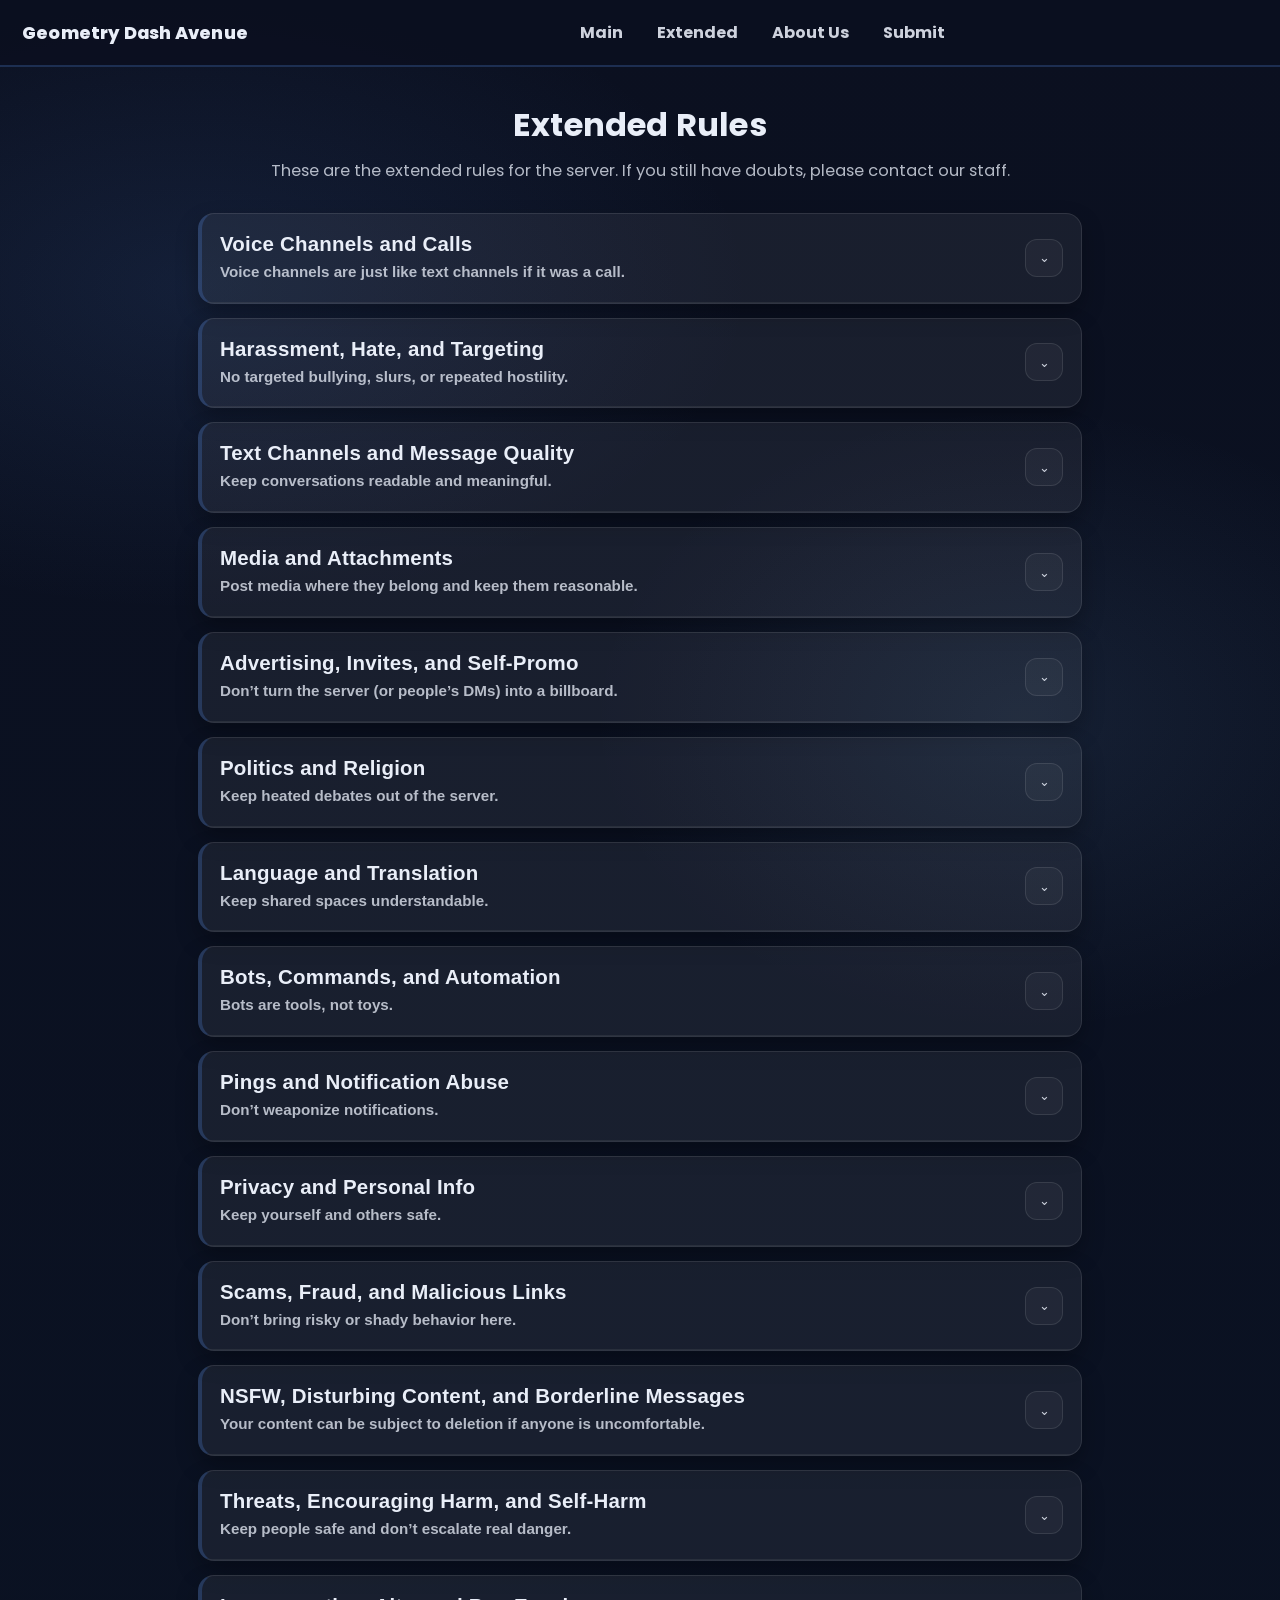
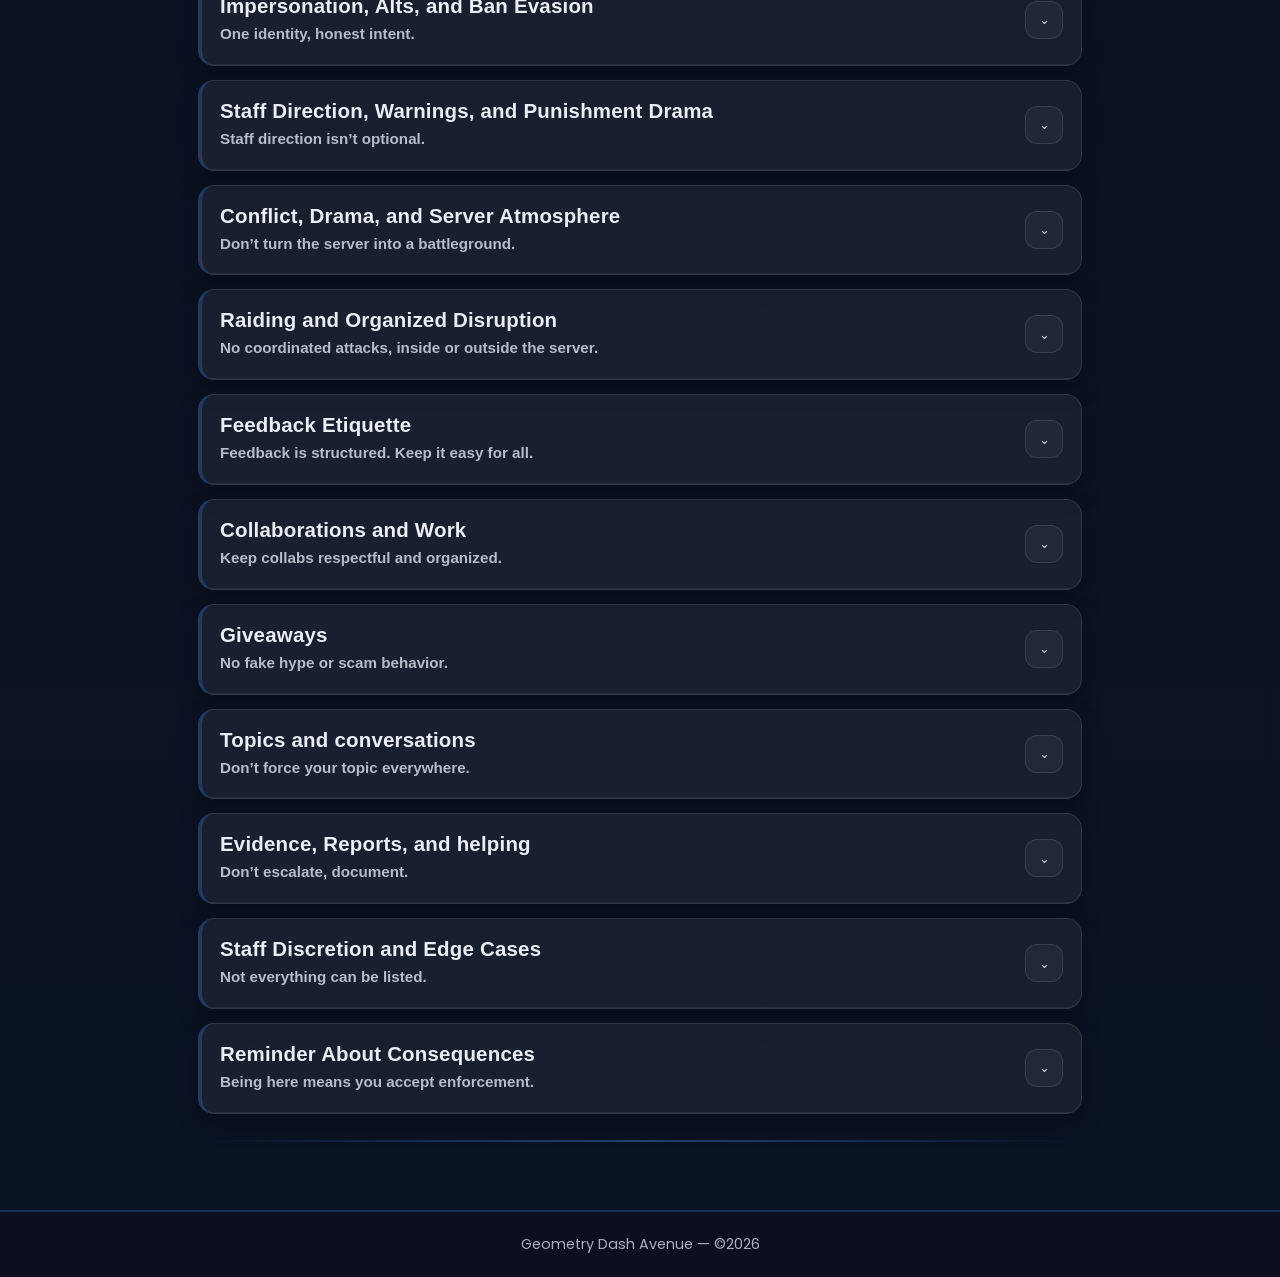
==== index.html @ b72b8932 "Rename WIP.html to index.html" ====
<!DOCTYPE html>
<html lang="en">
<head>
  <meta charset="UTF-8" />
  <meta name="viewport" content="width=device-width, initial-scale=1.0" />
  <meta name="description" content="Extended Server Rules — Geometry Dash Avenue" />
  <meta name="theme-color" content="#4a79c6" />
  <link rel="icon" href="favicon.ico" />
  <title>Geometry Dash Avenue</title>

  <style>
    @import url("https://fonts.googleapis.com/css2?family=Poppins:wght@400;600;700&display=swap");

    :root{
      --font: "Poppins", sans-serif;

      --bg-top: #0b1020;
      --bg-bottom: #0a1324;
      --paper: rgba(255,255,255,0.06);
      --paper-2: rgba(255,255,255,0.08);

      --text: #e9eef8;
      --muted: rgba(233,238,248,0.76);

      --accent: #4a79c6;
      --accent-soft: rgba(74,121,198,0.20);
      --border: rgba(74,121,198,0.30);

      --radius: 16px;
      --maxw: 920px;

      --shadow: 0 10px 22px rgba(0,0,0,0.28);
    }

    *{ box-sizing: border-box; }

    body{
      margin: 0;
      font-family: var(--font);
      color: var(--text);
      background:
        radial-gradient(900px 520px at 15% 10%, rgba(74,121,198,0.14), transparent 62%),
        radial-gradient(720px 520px at 80% 25%, rgba(120,170,220,0.10), transparent 60%),
        linear-gradient(180deg, var(--bg-top), var(--bg-bottom));
      min-height: 100vh;
      display: flex;
      flex-direction: column;
      overflow-x: hidden;
    }

    header{
      position: sticky;
      top: 0;
      z-index: 1000;

      display: flex;
      align-items: center;
      justify-content: space-between;
      gap: 18px;

      padding: 14px 22px;
      background: rgba(11,16,32,0.92);
      border-bottom: 2px solid var(--border);
    }

    .logo{
      font-weight: 800;
      font-size: 1.1rem;
      letter-spacing: 0.2px;
      color: var(--text);
      white-space: nowrap;
    }

    nav{
      display:flex;
      gap: 18px;
      align-items:center;
      justify-content:center;
      flex: 1;
      flex-wrap: wrap;
    }

    nav a{
      color: rgba(233,238,248,0.88);
      text-decoration: none;
      font-weight: 650;
      padding: 6px 8px;
      border-radius: 10px;
      transition: background 0.18s ease, color 0.18s ease;
    }

    nav a:hover{
      background: rgba(255,255,255,0.05);
      color: var(--text);
    }

    main{
      width: 100%;
      max-width: var(--maxw);
      margin: 34px auto 62px;
      padding: 0 18px;
      flex: 1;
    }

    h1{
      margin: 0 0 8px;
      text-align: center;
      font-size: 2rem;
      letter-spacing: 0.2px;
      color: var(--text);
    }

    p.intro{
      margin: 0 auto 28px;
      max-width: 780px;
      text-align: center;
      color: var(--muted);
      line-height: 1.7;
      font-size: 1.02rem;
    }

    .rules{
      display: flex;
      flex-direction: column;
      gap: 14px;
    }

    .rule{
      background: var(--paper);
      border: 1px solid rgba(255,255,255,0.10);
      border-left: 4px solid var(--border);
      border-radius: var(--radius);
      box-shadow: var(--shadow);
      overflow: hidden;
    }

    .rule__toggle{
      width: 100%;
      display: flex;
      align-items: center;
      justify-content: space-between;
      gap: 14px;

      padding: 18px 18px;
      border: 0;
      background: transparent;
      color: var(--text);
      cursor: pointer;
      text-align: left;
    }

    .rule__title{
      font-size: 1.28rem;
      font-weight: 800;
      letter-spacing: 0.2px;
      margin: 0;
    }

    .rule__hint{
      margin: 5px 0 0;
      color: var(--muted);
      font-weight: 600;
      font-size: 0.95rem;
      line-height: 1.5;
    }

    .rule__chev{
      flex: 0 0 auto;
      width: 38px;
      height: 38px;
      border-radius: 12px;
      border: 1px solid rgba(255,255,255,0.10);
      display: grid;
      place-items: center;
      color: rgba(233,238,248,0.86);
      background: rgba(255,255,255,0.04);
      transition: transform 0.2s ease, background 0.2s ease, border-color 0.2s ease;
      user-select: none;
    }

    .rule.open .rule__chev{
      transform: rotate(180deg);
      background: rgba(74,121,198,0.10);
      border-color: rgba(74,121,198,0.25);
    }

    .rule__panel{
      height: 0;
      overflow: hidden;
      transition: height 0.24s ease;
      border-top: 1px solid rgba(255,255,255,0.08);
      background: rgba(0,0,0,0.08);
    }

    .rule__content{
      padding: 16px 18px 18px;
      color: rgba(233,238,248,0.92);
      font-size: 1rem;
      line-height: 1.75;
    }

    /* Markdown-like blocks */
    .md-quote{
      margin: 12px 0;
      padding: 10px 12px;
      border-left: 4px solid var(--accent);
      background: rgba(74,121,198,0.10);
      border-radius: 12px;
      color: rgba(233,238,248,0.92);
      white-space: pre-wrap;
    }

    .md-dash{
      list-style: none;
      padding-left: 0;
      margin: 12px 0;
      line-height: 1.75;
    }
    .md-dash li{
      position: relative;
      padding-left: 18px;
      margin: 8px 0;
      color: rgba(233,238,248,0.92);
    }
    .md-dash li::before{
      content: "—";
      position: absolute;
      left: 0;
      color: rgba(233,238,248,0.88);
    }

    .md-label{
      margin: 14px 0 6px;
      font-weight: 800;
      color: rgba(233,238,248,0.92);
    }

    a.inline{
      color: rgba(160,200,255,0.95);
      text-decoration: none;
      font-weight: 700;
    }
    a.inline:hover{ text-decoration: underline; }

    .divider{
      width: 100%;
      height: 2px;
      background: linear-gradient(90deg, transparent, rgba(74,121,198,0.55), transparent);
      margin: 26px 0 6px;
      opacity: 0.85;
    }

    footer{
      text-align:center;
      padding: 22px 0;
      color: rgba(233,238,248,0.72);
      font-size: 0.9rem;
      background: rgba(11,16,32,0.92);
      border-top: 2px solid var(--border);
    }

    @media (max-width: 600px){
      header{
        flex-direction: column;
        align-items: stretch;
        gap: 10px;
        padding: 12px 14px;
      }
      nav{ justify-content: center; }
      .rule__toggle{ padding: 16px 14px; }
      .rule__content{ padding: 14px 14px 16px; }
    }
  </style>
</head>

<body>
  <header>
    <div class="logo">Geometry Dash Avenue</div>
    <nav>
      <a href="index.html">Main</a>
      <a href="extended.html">Extended</a>
      <a href="about.html">About Us</a>
      <a href="submit.html">Submit</a>
      <!-- Later: translation links -->
    </nav>
  </header>

  <main>
    <h1>Extended Rules</h1>
    <p class="intro">
      These are the extended rules for the server. If you still have doubts, please contact our staff.
    </p>

    <div class="rules" id="rules"></div>
    <div class="divider"></div>
  </main>

  <footer>Geometry Dash Avenue — ©2026</footer>

  <!-- =========================================================
       SECTION 2 — RULES TEXT
       ========================================================= -->
  <script id="rulesText" type="text/plain">
=== Voice Channels and Calls (VC) ===
~ Voice channels are just like text channels if it was a call.

> Keep it usable
You aren't allowed to use loud noises, soundboards, voice distortion, mic spam, or any type of audio that disrupts the ability to speak or listen to others.

> Speak like a normal person
Keep your mic level reasonable. If your mic is peaking, blasting music, or you have constant background noise, you must fix it by using some of Discord's features (push-to-talk, noise suppression, move away, lower gain) or simply mute yourself or leave the VC.

What counts as disruptive in VC:
- Spam-like behavior with your audio (e.g. constant interruption of others) or text spam in the voice chat.
- “Ragebaiting” or “jokes” if somebody is uncomfortable with it.
- Soundboard spam or making noises without contributing to conversation.
- Yelling, mic screaming, audio jump-scares, or sudden loud playback.
- Playing music/video through your mic unless everyone in the call agrees.
- Joining/leaving repeatedly to create notification spam.

> Streams and screen share
If you’re streaming/screen sharing, you are responsible for what appears on screen and what’s heard.
- Don’t show inappropriate content, personal information, or “edgy” clips.
- Don’t “accidentally” flash things and brush it off. If it happens, stop immediately.
- Don’t use stream to humiliate, expose, or target someone.

> Recording calls
If you’re recording a call with audio/cameras on, every participant must consent first.
This can be bypassed ONLY if the recording is strictly for proof to report someone. In that case, keep it private and only send it to staff or Avenue Guard. Do not post recordings publicly.

If anyone is being annoying or breaking rules, ping staff or DM Avenue Guard with evidence (recordings).


=== Harassment, Hate, and Targeting (harassment) ===
~ No targeted bullying, slurs, or repeated hostility.

GD Avenue is not a place for targeted harassment, hate speech, or demeaning stereotypes.
"It was just a joke" does not matter if the result is someone being singled out, pressured, or made uncomfortable.

> Consent matters
Friendly teasing is only ok if BOTH sides clearly agree, and it stops the moment it’s unwanted.

> Dogpiling is still harassment
Even if each message is "small", it becomes harassment when multiple people pile on one person to mock, pressure, or interrogate.

> Ragebaiting is treated as harassment
Trying to provoke reactions (even "for fun") counts as harassment when it targets a person or makes the space uncomfortable.

This includes but is not limited to:
- Slurs, identity-based insults, or "ironic" hate.
- Persistent mocking about skill, voice, accent, appearance, or personal life.
- Sexual comments toward someone who didn’t invite it (or a minor).
- "Jokes" that keep going after someone says stop.
- Threats, intimidation, or "you should leave" type behavior.
- Pressuring someone to reveal personal info, face, voice, location, age...

If a conflict is escalating, step away. If you need help, contact staff with context calmly.


=== Text Channels and Message Quality (chat) ===
~ Keep conversations readable and meaningful.

> Contribute something
Short reactions are fine, but repeated "nothing messages" that add no value (like “ok”, “lol”, and “W”) or constant derailing will be treated as disruption.

Low-effort disruption includes:
- Repeating the same message, copypasting, or memes over and over.
- Flooding a channel with one line messages or textwalls.
- Excessive caps, excessive markdown, excessive emojis, or fake "announcements" to grab attention.
- Posting to reset the chat or to stop other discussions.

If staff asks you to slow down, stop. If they ask you to move topics, do it immediately.


=== Media and Attachments (media) ===
~ Post media where they belong and keep them reasonable.

> Don’t use media as spam
Even if something isn’t explicitly NSFW, it can still be disruptive if it’s excessive, disturbing, or posted just to annoy.

Not allowed:
- Dumping lots of images/gifs/videos in a row.
- Reposting the same attachment after it already got ignored.
- Using flashing content or loud audios to disrupt (especially in VC) without a fair warning and easy avoidability.
- Posting bait images designed to start drama.

If a channel has specific posting rules (like the creator-points channel), follow them.

=== Advertising, Invites, and Self-Promo (promo) ===
~ Don’t turn the server (or people’s DMs) into a billboard.

> Ask first, post where allowed
Not allowed:
- Server Invites (Unless we specifically partner with that server)
- Advertising in non-designated channels.
- Sending invites, self-promo, or recruitment messages in random DMs.
- Sneaky ads (like my level, surveys, join my server, referral links, "my friend needs members").
- Repeatedly bringing up your content after people show no interest.

Even in designated channels, keep promotion occasional and don’t ping people for it.


=== Politics and Religion (topics) ===
~ Keep heated debates out of the server.

> Don’t start it, don’t fuel it
This includes:
- Political memes meant to bait reactions.
- "Just discussing news" that turns into arguing.
- Religious debates or attacking beliefs.
- Campaigning, slogans, or trying to convert people.

If a topic drifts into politics/religion, drop it. Staff can shut it down at any time.

On the other hand, take into account that you can:
- Mention specific religious/philosophical references IF on-topic and not targeted.
- Talk about specific groups or personal takes that aren't part of a clear, present, recognized political agenda (like the LGTBIAQ+ movement)
- Reflect on identity, situation, or personal beliefs and debate with others from an empathetic and respectful point of view.

Golden rule: If you doubt about saying something, don't say it. 

=== Language and Translation (language) ===
~ Keep shared spaces understandable.

In the general chat, messages must be in English. In the Spanish chat, messages must be in Spanish.
If something important must be posted in another language, include an English translation in the same message (or right after).

Not allowed:
- Extended non-English conversations in the general chat.
- Using another language specifically to exclude, mock, or provoke others.
- Difficulting communication through self-imposed language barriers.


=== Bots, Commands, and Automation (bots) ===
~ Bots are tools, not toys.

Not allowed:
- Command spam that floods chat.
- Triggering bots repeatedly.
- Using bots to harass, bait, or overwhelm channels.
- Trying to break bots, force error spam, or bypass cooldowns.

If a bot has a dedicated channel, use it there. And yes, you can still use /gambling and /rock-paper-scissors all you want, just try to keep things clean.


=== Pings and Notification Abuse (mentions) ===
~ Don’t weaponize notifications.

Not allowed:
- Ghost pinging (pinging then deleting or editing the message to remove it).
- Randomly pinging members just "because" or someone that told you to stop.
- Repeatedly pinging staff to pressure them (we have a life, just like you).
- Role pings or mass pings without a real need.

If you need staff help, ping once with a clear reason and include evidence when possible or DM Avenue Guard to automate the process.


=== Privacy and Personal Info (privacy) ===
~ Keep yourself and others safe.

Not allowed:
- Sharing anyone’s real name, address, phone number, school, workplace, photos, private accounts, or other identifying info.
- Hinting at someone’s city/school/job, posting partial info, "I know where you live"...
- Pressuring someone to reveal face/voice/age/location or to "prove" anything personal.
- Posting private DMs or call recordings publicly without consent.

If someone posts private info (even as a joke), staff will remove it immediately, punish involved accounts, and report them to other servers.
If you accidentally reveal your own info, tell staff so it can be handled quickly.

> Golden Rule: Do NOT share your personal information to anyone you don't know in real life and fully trust.  

=== Scams, Fraud, and Malicious Links (safety) ===
~ Don’t bring risky or shady behavior here.

Not allowed:
- Phishing links, fake giveaways, "free nitro" stuff...
- Attempts to steal accounts, tokens, or personal info.
- Selling stolen accounts, cracked software, or anything illegal.
- "Trust me bro" trading that puts others at risk.
- Anything that involves any type of private entity recluiting, paying, or offering anything to any individual.

If you suspect a scam, report it. Do not test the link or download the document, let staff handle it.


=== NSFW, Disturbing Content, and Borderline Messages (content) ===
~ Your content can be subject to deletion if anyone is uncomfortable.

Not allowed:
- Pornography, explicit sexual content, or fetish content.
- Gore or graphic content of any type.
- Sexual content, CSAM, abuse, or any type of showcase of violence.
- "Humor" that disgusts, scares, or disturbs others.

Borderline content that can still be punished:
- Highly suggestive images, "almost porn", explicit roleplay, or repeated sexual talk.
- "It’s censored" doesn’t make it acceptable if it’s still clearly explicit.
- Posting anything intentionally to make people uncomfortable.

> When in doubt: don’t post it.



=== Threats, Encouraging Harm, and Self-Harm (harm) ===
~ Keep people safe and don’t escalate real danger.

Not allowed:
- Threatening violence or harm (even "jokingly").
- Encouraging self-harm, suicide, eating-disorder behavior, or reckless decisions.
- Telling someone to kill themselves, "go die", "you should hurt yourself"...

If someone appears in danger, staff may intervene immediately and may restrict access to prevent escalation. If anyone you know is in danger, please call the emergency services or seek professional help immediately.


=== Impersonation, Alts, and Ban Evasion (accounts) ===
~ One identity, honest intent.

Not allowed:
- Rejoining on an alternate account after a ban, mute, or restriction to bypass said punishments.
- Impersonating ANYONE to trick people or cause drama.
- Using lookalike names, profile images, or bios to confuse others.

If you have a similar profile image, name, or bio to reference or parodize someone, make it clear you are not them.
If you were punished and want to appeal, use the proper route. Don’t dodge enforcement, it will only come back even harder.


=== Staff Direction, Warnings, and Punishment Drama (staff) ===
~ Staff direction isn’t optional.

Not allowed:
- Arguing moderation publicly or derailing chats with "why did I get muted?"
- Disrespecting moderators after receiving a punishment.
- Backseat moderating (acting like staff, ordering punishments, threatening bans when in fact you are not staff).
- Deliberately ignoring a warning by instantly repeating the behavior after it’s addressed (even if it was aimed at someone else).

If you think something was unfair, contact staff privately with context and stay calm. You can contact any admin (secretary), owner (mayor), head staff (police chief), or Avenue Guard for any of your concerns.


=== Conflict, Drama, and Server Atmosphere (conflict) ===
~ Don’t turn the server into a battleground.

Not allowed:
- Starting "callout posts" to rally people against someone (even if you have envidence).
- Bringing external drama from other servers or general social media and demanding sides.
- Vagueposting meant to provoke ("some of you are lazy…", "I won’t name names", "X thing really fits your attitude").
- Following someone across channels to continue an argument.

If you need to vent, do it privately. If you need action, report it with evidence.


=== Raiding and Organized Disruption (raids) ===
~ No coordinated attacks, inside or outside the server.

Not allowed:
- Coordinating spam, mass pings, or channel flooding.
- Encouraging others to harass a user, creator, or another server.
- "Let’s go dislike/spam/report" campaigns.

If you join the server for the purpose of causing chaos, expect an immediate ban.


=== Feedback Etiquette (feedback) ===
~ Feedback is structured. Keep it easy for all.

Please, read our pinned post titled "How to use this channel".

Rules:
- Don’t post levels for feedback outside the designated channel.
- Follow our format on how to ask for and give feedback.
- Don’t repost the same level repeatedly to farm validation or attention.
- Don’t trash levels with malicious intent, humiliation, or bait.

Good feedback expectations:
- Be specific (what works, what doesn’t, and why).
- Critique the level, NOT the creator.
- If someone asks you to stop critiquing, stop and move on.


=== Collaborations and Work (collabs) ===
~ Keep collabs respectful and organized.

Please, read our pinned post titled "How to use this channel".

Not allowed:
- Pressuring others into collabs, voice calls, or "prove you’re real".
- Begging or guilt-tripping for builds, deco, verify, art, or thumbnails.
- Demanding unpaid work or spamming requests after being told no.

We expect you ask for a user's works and experience as it is standard, but always be respectful and kind when asking if said user has not provided the necessary information.
If you offer or accept a collab, keep expectations clear and don’t start drama if someone declines.


=== Giveaways (giveaways) ===
~ No fake hype or scam behavior.

You can host a giveaway in our server by messaging any owner (mayor) with whatever you want to hand out.

Rules:
- Every giveaway must be honest and transparent.
- Don’t run giveaways that require inviting people, DMing strangers, clicking suspicious links, or any type of action apart from enrolling by using our giveaway bot.
- Don’t pressure members into not entering or entering the giveaway.
- Don´t giveaway things that are not understandable and realistically possible in your possesion.

Staff may stop or restrict any giveaways at any given time if they look unsafe.


=== Topics and conversations (etiquette) ===
~ Don’t force your topic everywhere.

Rules:
- Don’t derail active conversations repeatedly.
- Don’t use channels as meme dumps.
- Don’t bring feedback requests into unrelated channels.
- If a channel has a purpose, keep content aligned with it.

If staff says "move it", you move it. Repeated misuse becomes punishment.


=== Evidence, Reports, and helping (reports) ===
~ Don’t escalate, document.

If you try to handle stuff by yourself, you are not helping us, you are just disrupting things further.

When rules are broken:
- Don’t retaliate.
- Gather clear evidence (screenshots, message links, and recordings).
- Ping staff or DM Avenue Guard with a calm summary.

Not allowed:
- False reports.
- Edited "proof" meant to frame someone.
- Posting "evidence" publicly instead of reporting privately.


=== Staff Discretion and Edge Cases (discretion) ===
~ Not everything can be listed.

Rules can’t cover every scenario. Staff may act on behavior that is clearly disruptive, harmful, unsafe, or done in bad faith even if it’s not worded exactly here.

> If you’re the reason a new rule has to be written, expect severe action.


=== Reminder About Consequences (enforcement) ===
~ Being here means you accept enforcement.

Punishments may include warnings, mutes, kicks, bans, and content removal in any shape or form.
Severity depends on intent, impact, history, and cooperation.
Trying to dodge consequences (alts, manipulation, deleting messages...) can increase severity.

  </script>

  <!-- =========================================================
       SECTION 1 — LOGIC + DETECTION LOGIC
       Runs after DOM is ready (fix #1) and reads rulesText safely.
       ========================================================= -->
  <script>
    document.addEventListener("DOMContentLoaded", function () {
      var rulesContainer = document.getElementById("rules");
      var rulesTextEl = document.getElementById("rulesText");

      // Fix #1: safe access + run after DOM is ready
      var raw = ((rulesTextEl && rulesTextEl.textContent) ? rulesTextEl.textContent : "")
        .replace(/\r\n/g, "\n")
        .trim();

      if (!raw) {
        console.error("rulesText not found or empty. Check the <script id='rulesText'> block.");
        return;
      }

      function slugify(s){
        return s.toLowerCase().trim()
          .replace(/[^\w\s-]/g, "")
          .replace(/\s+/g, "-")
          .replace(/-+/g, "-");
      }

      function escapeHtml(str){
        return String(str)
          .replace(/&/g, "&amp;")
          .replace(/</g, "&lt;")
          .replace(/>/g, "&gt;")
          .replace(/"/g, "&quot;")
          .replace(/'/g, "&#039;");
      }

      function renderInline(text){
        // escape first
        var t = escapeHtml(text);

        // Links: [text](url)
        t = t.replace(/\[([^\]]+)\]\(([^)]+)\)/g, function (m, label, url) {
          return '<a class="inline" href="' + escapeHtml(url) + '">' + escapeHtml(label) + '</a>';
        });

        // Bold: **text**
        t = t.replace(/\*\*([^*]+)\*\*/g, "<strong>$1</strong>");

        // Italic: *text*
        t = t.replace(/\*([^*]+)\*/g, "<em>$1</em>");

        return t;
      }

      // === Title === lines
      function isTitleLine(line){
        return /^===\s*.+\s*===\s*$/.test(line.trim());
      }

      // === Title (id) ===
      function parseTitle(line){
        var inside = line.trim().replace(/^===\s*/, "").replace(/\s*===\s*$/, "");
        var m = inside.match(/^(.*?)(?:\s*\(([^)]+)\)\s*)?$/);
        var title = (m && m[1] ? m[1] : inside).trim();
        var id = (m && m[2] ? m[2] : "").trim();
        return { title: title, id: id };
      }

      function parseRules(text){
        var lines = text.split("\n");
        var out = [];
        var i = 0;

        while (i < lines.length) {
          if (!isTitleLine(lines[i])) { i++; continue; }

          var parsedTitle = parseTitle(lines[i]);
          var title = parsedTitle.title;
          var id = parsedTitle.id;
          i++;

          // skip empty lines
          while (i < lines.length && lines[i].trim() === "") i++;

          // optional hint line: ~ ...
          var hint = "";
          if (i < lines.length && lines[i].trim().indexOf("~") === 0) {
            hint = lines[i].trim().replace(/^~\s?/, "");
            i++;
          }

          // body until next title
          var body = [];
          while (i < lines.length && !isTitleLine(lines[i])) {
            body.push(lines[i]);
            i++;
          }

          out.push({
            title: title,
            id: id || slugify(title),
            hint: hint,
            body: body.join("\n").trim()
          });
        }

        return out;
      }

      function bodyToBlocks(body){
        var lines = body.split("\n");
        var blocks = [];

        var para = [];
        var quote = [];
        var dash = [];

        function flushPara(){
          if (para.length) {
            var text = para.join(" ").trim();
            if (text) blocks.push({ type: "p", text: text });
            para = [];
          }
        }
        function flushQuote(){
          if (quote.length) {
            var text = quote.join("\n").trim();
            if (text) blocks.push({ type: "quote", text: text });
            quote = [];
          }
        }
        function flushDash(){
          if (dash.length) {
            blocks.push({ type: "dash", items: dash.slice() });
            dash = [];
          }
        }

        for (var idx = 0; idx < lines.length; idx++) {
          var line = lines[idx];

          if (line.trim() === "") {
            flushQuote(); flushDash(); flushPara();
            continue;
          }

          if (line.trim().indexOf("## ") === 0) {
            flushQuote(); flushDash(); flushPara();
            blocks.push({ type: "label", text: line.trim().replace(/^##\s+/, "") });
            continue;
          }

          if (line.trim().indexOf(">") === 0) {
            flushDash(); flushPara();
            quote.push(line.trim().replace(/^>\s?/, ""));
            continue;
          }

          if (line.trim().indexOf("-") === 0) {
            flushQuote(); flushPara();
            dash.push(line.trim().replace(/^-+\s?/, ""));
            continue;
          }

          flushQuote(); flushDash();
          para.push(line.trim());
        }

        flushQuote(); flushDash(); flushPara();
        return blocks;
      }

      function blocksToHtml(blocks){
        var html = "";
        for (var i = 0; i < blocks.length; i++) {
          var b = blocks[i];
          if (b.type === "p") {
            html += "<p>" + renderInline(b.text) + "</p>";
          } else if (b.type === "quote") {
            html += '<div class="md-quote">' + renderInline(b.text) + "</div>";
          } else if (b.type === "label") {
            html += '<div class="md-label">' + renderInline(b.text) + "</div>";
          } else if (b.type === "dash") {
            html += '<ul class="md-dash">';
            for (var j = 0; j < b.items.length; j++) {
              html += "<li>" + renderInline(b.items[j]) + "</li>";
            }
            html += "</ul>";
          }
        }
        return html;
      }

      function buildRuleHtml(rule){
        var blocks = bodyToBlocks(rule.body);
        var contentHtml = blocksToHtml(blocks);

        return ''
          + '<article class="rule" id="' + escapeHtml(rule.id) + '">'
          +   '<button class="rule__toggle" type="button" aria-expanded="false">'
          +     '<div>'
          +       '<div class="rule__title">' + escapeHtml(rule.title) + '</div>'
          +       (rule.hint ? '<div class="rule__hint">' + renderInline(rule.hint) + "</div>" : "")
          +     "</div>"
          +     '<div class="rule__chev" aria-hidden="true">⌄</div>'
          +   "</button>"
          +   '<div class="rule__panel" role="region" aria-label="' + escapeHtml(rule.title) + ' details">'
          +     '<div class="rule__content">' + contentHtml + "</div>"
          +   "</div>"
          + "</article>";
      }

      // Build rules into container
      var parsed = parseRules(raw);
      rulesContainer.innerHTML = parsed.map(buildRuleHtml).join("");

      // Accordion behavior
      var ruleEls = Array.prototype.slice.call(document.querySelectorAll(".rule"));

      function setHeight(rule, open){
        var panel = rule.querySelector(".rule__panel");
        var content = rule.querySelector(".rule__content");
        panel.style.height = open ? (content.scrollHeight + "px") : "0px";
      }

      function setOpen(rule, open){
        rule.classList.toggle("open", open);
        var btn = rule.querySelector(".rule__toggle");
        btn.setAttribute("aria-expanded", open ? "true" : "false");
        setHeight(rule, open);
      }

      for (var r = 0; r < ruleEls.length; r++) {
        (function(rule){
          var btn = rule.querySelector(".rule__toggle");
          btn.addEventListener("click", function () {
            var isOpen = rule.classList.contains("open");
            setOpen(rule, !isOpen);
          });

          window.addEventListener("resize", function () {
            if (rule.classList.contains("open")) setHeight(rule, true);
          });
        })(ruleEls[r]);
      }
    });
  </script>
</body>
</html>
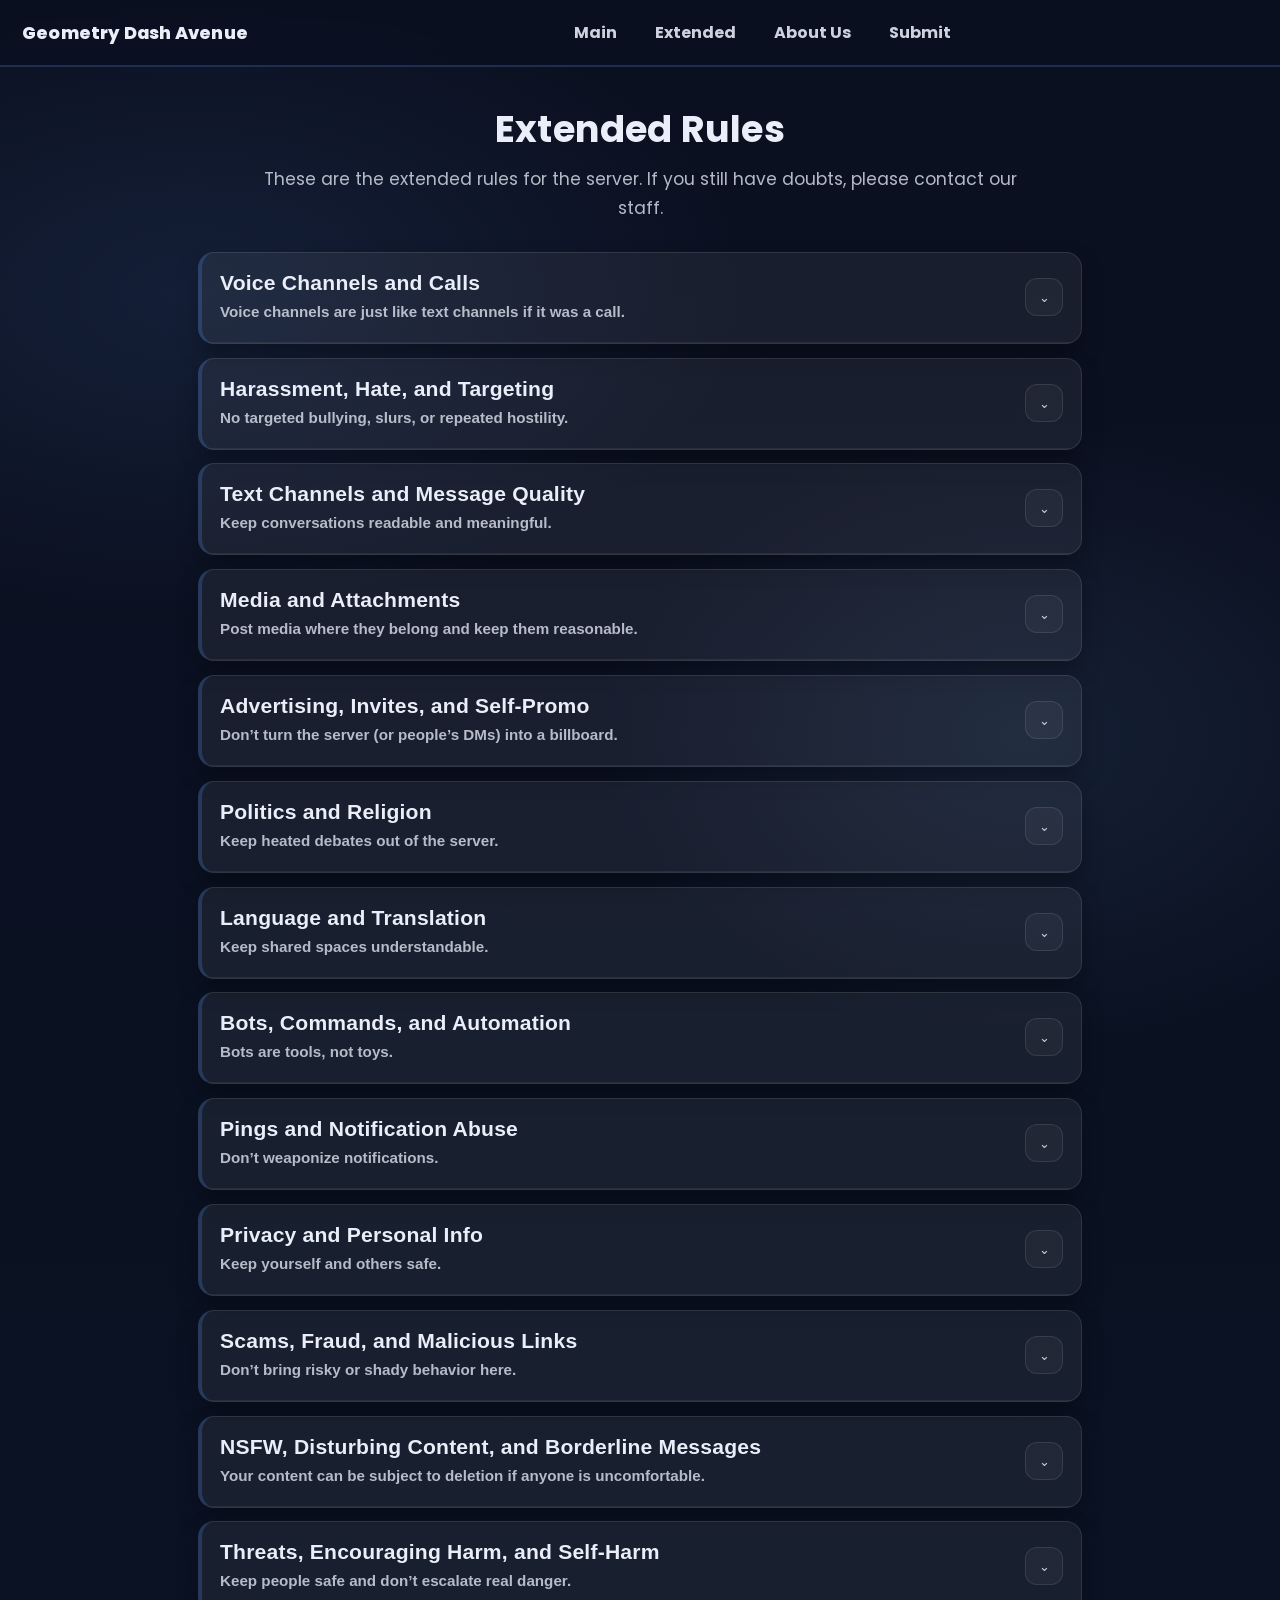
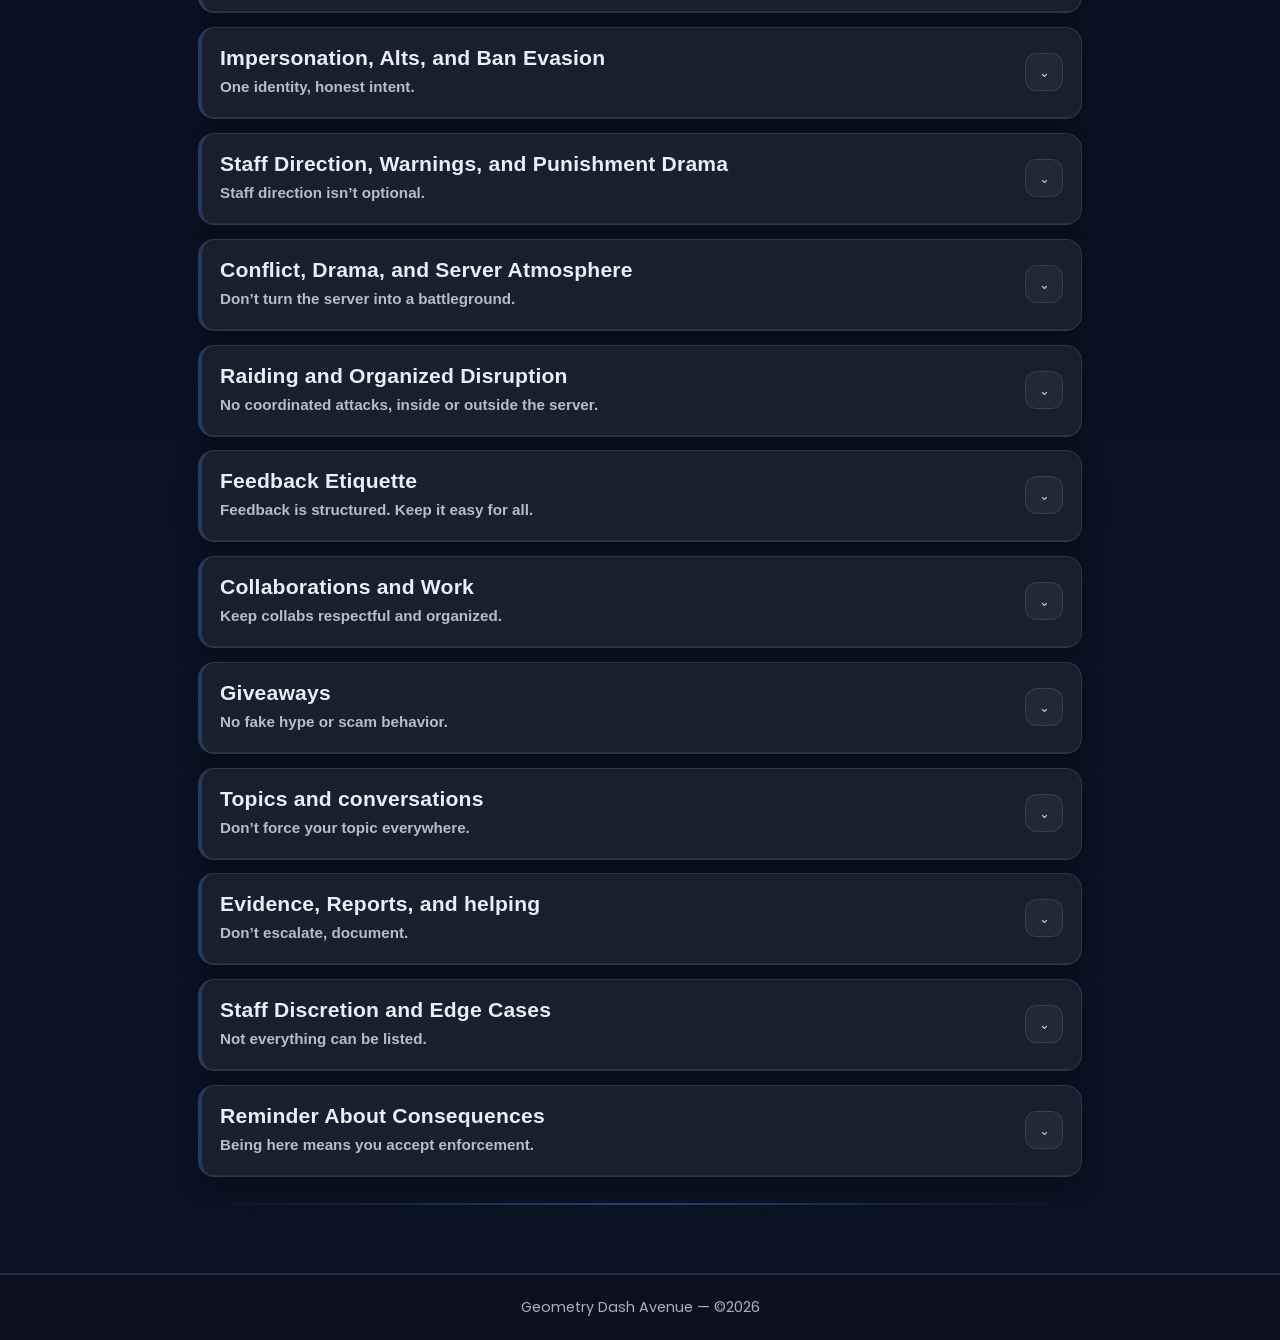
==== commit 92c6f14e: "Enhance styles and accordion functionality Improved CSS transitions and animations for smoother inte" ====
--- a/index.html
+++ b/index.html
@@ -30,9 +30,20 @@
       --maxw: 920px;
 
       --shadow: 0 10px 22px rgba(0,0,0,0.28);
+
+      /* Motion (smoother + subtle) */
+      --ease: cubic-bezier(.2,.8,.2,1);
+      --ease-soft: cubic-bezier(.22,1,.36,1);
+      --t-fast: 160ms;
+      --t-med: 240ms;
+      --t-slow: 340ms;
     }
 
     *{ box-sizing: border-box; }
+
+    html{
+      scroll-behavior: smooth;
+    }
 
     body{
       margin: 0;
@@ -46,6 +57,9 @@
       display: flex;
       flex-direction: column;
       overflow-x: hidden;
+      text-rendering: optimizeLegibility;
+      -webkit-font-smoothing: antialiased;
+      -moz-osx-font-smoothing: grayscale;
     }
 
     header{
@@ -59,8 +73,11 @@
       gap: 18px;
 
       padding: 14px 22px;
-      background: rgba(11,16,32,0.92);
+      background: rgba(11,16,32,0.78);
       border-bottom: 2px solid var(--border);
+
+      backdrop-filter: blur(10px);
+      -webkit-backdrop-filter: blur(10px);
     }
 
     .logo{
@@ -69,6 +86,7 @@
       letter-spacing: 0.2px;
       color: var(--text);
       white-space: nowrap;
+      user-select: none;
     }
 
     nav{
@@ -84,14 +102,35 @@
       color: rgba(233,238,248,0.88);
       text-decoration: none;
       font-weight: 650;
-      padding: 6px 8px;
+      padding: 6px 10px;
       border-radius: 10px;
-      transition: background 0.18s ease, color 0.18s ease;
+      transition: background var(--t-med) var(--ease), color var(--t-med) var(--ease);
+      position: relative;
+      outline: none;
+    }
+
+    /* subtle underline animation */
+    nav a::after{
+      content: "";
+      position: absolute;
+      left: 10px;
+      right: 10px;
+      bottom: 4px;
+      height: 2px;
+      background: rgba(74,121,198,0.70);
+      transform: scaleX(0);
+      transform-origin: center;
+      transition: transform var(--t-med) var(--ease);
+      border-radius: 999px;
+      opacity: 0.9;
     }
 
     nav a:hover{
       background: rgba(255,255,255,0.05);
       color: var(--text);
+    }
+    nav a:hover::after{
+      transform: scaleX(1);
     }
 
     main{
@@ -105,7 +144,7 @@
     h1{
       margin: 0 0 8px;
       text-align: center;
-      font-size: 2rem;
+      font-size: clamp(1.6rem, 2.2vw + 1rem, 2.3rem);
       letter-spacing: 0.2px;
       color: var(--text);
     }
@@ -116,7 +155,7 @@
       text-align: center;
       color: var(--muted);
       line-height: 1.7;
-      font-size: 1.02rem;
+      font-size: clamp(0.98rem, 0.5vw + 0.9rem, 1.08rem);
     }
 
     .rules{
@@ -132,6 +171,28 @@
       border-radius: var(--radius);
       box-shadow: var(--shadow);
       overflow: hidden;
+
+      transition:
+        transform var(--t-slow) var(--ease-soft),
+        border-color var(--t-slow) var(--ease-soft),
+        background var(--t-slow) var(--ease-soft),
+        box-shadow var(--t-slow) var(--ease-soft);
+      will-change: transform;
+    }
+
+    /* subtle hover only on real hover devices */
+    @media (hover: hover) and (pointer: fine){
+      .rule:hover{
+        transform: translateY(-1px);
+        border-color: rgba(74,121,198,0.38);
+        background: rgba(255,255,255,0.065);
+      }
+    }
+
+    .rule.open{
+      border-left-color: var(--accent);
+      box-shadow: 0 14px 30px rgba(0,0,0,0.34);
+      background: rgba(255,255,255,0.07);
     }
 
     .rule__toggle{
@@ -147,17 +208,30 @@
       color: var(--text);
       cursor: pointer;
       text-align: left;
+      outline: none;
+
+      transition: background var(--t-med) var(--ease);
+    }
+
+    @media (hover: hover) and (pointer: fine){
+      .rule__toggle:hover{
+        background: rgba(255,255,255,0.03);
+      }
+    }
+
+    .rule__toggle:active{
+      transform: translateY(1px);
     }
 
     .rule__title{
-      font-size: 1.28rem;
+      font-size: clamp(1.08rem, 0.9vw + 0.95rem, 1.32rem);
       font-weight: 800;
       letter-spacing: 0.2px;
       margin: 0;
     }
 
     .rule__hint{
-      margin: 5px 0 0;
+      margin: 6px 0 0;
       color: var(--muted);
       font-weight: 600;
       font-size: 0.95rem;
@@ -174,8 +248,18 @@
       place-items: center;
       color: rgba(233,238,248,0.86);
       background: rgba(255,255,255,0.04);
-      transition: transform 0.2s ease, background 0.2s ease, border-color 0.2s ease;
+      transition:
+        transform var(--t-slow) var(--ease-soft),
+        background var(--t-slow) var(--ease-soft),
+        border-color var(--t-slow) var(--ease-soft);
       user-select: none;
+    }
+
+    @media (hover: hover) and (pointer: fine){
+      .rule__toggle:hover .rule__chev{
+        background: rgba(74,121,198,0.10);
+        border-color: rgba(74,121,198,0.25);
+      }
     }
 
     .rule.open .rule__chev{
@@ -187,9 +271,10 @@
     .rule__panel{
       height: 0;
       overflow: hidden;
-      transition: height 0.24s ease;
+      transition: height var(--t-slow) var(--ease-soft);
       border-top: 1px solid rgba(255,255,255,0.08);
       background: rgba(0,0,0,0.08);
+      will-change: height;
     }
 
     .rule__content{
@@ -197,11 +282,29 @@
       color: rgba(233,238,248,0.92);
       font-size: 1rem;
       line-height: 1.75;
+
+      /* readability */
+      max-width: 78ch;
+
+      /* smooth entrance (prevents "pop") */
+      opacity: 0;
+      transform: translateY(-6px);
+      transition: opacity var(--t-med) var(--ease), transform var(--t-med) var(--ease);
+      will-change: opacity, transform;
+    }
+
+    .rule.open .rule__content{
+      opacity: 1;
+      transform: translateY(0);
+    }
+
+    .rule__content p{
+      margin: 10px 0;
     }
 
     /* Markdown-like blocks */
     .md-quote{
-      margin: 12px 0;
+      margin: 12px 0 14px;
       padding: 10px 12px;
       border-left: 4px solid var(--accent);
       background: rgba(74,121,198,0.10);
@@ -213,7 +316,7 @@
     .md-dash{
       list-style: none;
       padding-left: 0;
-      margin: 12px 0;
+      margin: 12px 0 14px;
       line-height: 1.75;
     }
     .md-dash li{
@@ -259,16 +362,95 @@
       border-top: 2px solid var(--border);
     }
 
+    /* Focus rings (keyboard) */
+    .rule__toggle:focus-visible,
+    nav a:focus-visible{
+      outline: 3px solid rgba(74,121,198,0.75);
+      outline-offset: 3px;
+      border-radius: 12px;
+    }
+    nav a:focus-visible::after{
+      transform: scaleX(1);
+    }
+
+    /* Better mobile + tablet layout */
+    @media (max-width: 900px){
+      main{
+        margin: 28px auto 52px;
+      }
+    }
+
+    @media (max-width: 700px){
+      header{
+        padding: 12px 14px;
+      }
+      nav{
+        justify-content: flex-start;
+        flex-wrap: nowrap;
+        overflow-x: auto;
+        -webkit-overflow-scrolling: touch;
+        scrollbar-width: thin;
+        padding-bottom: 2px;
+      }
+      nav::-webkit-scrollbar{
+        height: 8px;
+      }
+      nav::-webkit-scrollbar-thumb{
+        background: rgba(255,255,255,0.10);
+        border-radius: 999px;
+      }
+      nav a{
+        flex: 0 0 auto;
+        white-space: nowrap;
+      }
+    }
+
     @media (max-width: 600px){
       header{
         flex-direction: column;
         align-items: stretch;
         gap: 10px;
-        padding: 12px 14px;
-      }
-      nav{ justify-content: center; }
-      .rule__toggle{ padding: 16px 14px; }
-      .rule__content{ padding: 14px 14px 16px; }
+      }
+      .logo{
+        text-align: center;
+      }
+      nav{
+        justify-content: center;
+        overflow-x: auto;
+      }
+      main{
+        margin: 22px auto 44px;
+        padding: 0 14px;
+      }
+      .rule__toggle{
+        padding: 16px 14px;
+        gap: 12px;
+      }
+      .rule__content{
+        padding: 14px 14px 16px;
+        font-size: 0.98rem;
+      }
+      .rule__chev{
+        width: 36px;
+        height: 36px;
+        border-radius: 12px;
+      }
+    }
+
+    @media (max-width: 420px){
+      .rules{ gap: 12px; }
+      .rule__hint{
+        font-size: 0.92rem;
+      }
+    }
+
+    /* Reduced motion */
+    @media (prefers-reduced-motion: reduce){
+      *{
+        transition: none !important;
+        animation: none !important;
+        scroll-behavior: auto !important;
+      }
     }
   </style>
 </head>
@@ -863,32 +1045,79 @@
       var parsed = parseRules(raw);
       rulesContainer.innerHTML = parsed.map(buildRuleHtml).join("");
 
-      // Accordion behavior
+      // Accordion behavior (improved: height->auto on open, smoother close)
       var ruleEls = Array.prototype.slice.call(document.querySelectorAll(".rule"));
 
-      function setHeight(rule, open){
+      function setHeight(rule, px){
+        var panel = rule.querySelector(".rule__panel");
+        panel.style.height = px;
+      }
+
+      function openRule(rule){
         var panel = rule.querySelector(".rule__panel");
         var content = rule.querySelector(".rule__content");
-        panel.style.height = open ? (content.scrollHeight + "px") : "0px";
-      }
-
-      function setOpen(rule, open){
-        rule.classList.toggle("open", open);
         var btn = rule.querySelector(".rule__toggle");
-        btn.setAttribute("aria-expanded", open ? "true" : "false");
-        setHeight(rule, open);
+
+        rule.classList.add("open");
+        btn.setAttribute("aria-expanded", "true");
+
+        // If currently "auto", lock it to px first
+        panel.style.height = "0px";
+        // next frame: animate to scrollHeight
+        requestAnimationFrame(function(){
+          panel.style.height = content.scrollHeight + "px";
+        });
+
+        // After transition, set to auto for responsive content
+        var onEnd = function(e){
+          if (e.propertyName !== "height") return;
+          panel.style.height = "auto";
+          panel.removeEventListener("transitionend", onEnd);
+        };
+        panel.addEventListener("transitionend", onEnd);
+      }
+
+      function closeRule(rule){
+        var panel = rule.querySelector(".rule__panel");
+        var content = rule.querySelector(".rule__content");
+        var btn = rule.querySelector(".rule__toggle");
+
+        btn.setAttribute("aria-expanded", "false");
+
+        // If height is auto, set current px height so it can animate to 0
+        if (panel.style.height === "" || panel.style.height === "auto") {
+          panel.style.height = content.scrollHeight + "px";
+        }
+
+        // next frame: animate to 0
+        requestAnimationFrame(function(){
+          panel.style.height = "0px";
+          rule.classList.remove("open");
+        });
+      }
+
+      function toggleRule(rule){
+        var isOpen = rule.classList.contains("open");
+        if (isOpen) closeRule(rule);
+        else openRule(rule);
       }
 
       for (var r = 0; r < ruleEls.length; r++) {
         (function(rule){
           var btn = rule.querySelector(".rule__toggle");
           btn.addEventListener("click", function () {
-            var isOpen = rule.classList.contains("open");
-            setOpen(rule, !isOpen);
+            toggleRule(rule);
           });
 
           window.addEventListener("resize", function () {
-            if (rule.classList.contains("open")) setHeight(rule, true);
+            // If open and not auto, keep it accurate
+            var panel = rule.querySelector(".rule__panel");
+            var content = rule.querySelector(".rule__content");
+            if (!rule.classList.contains("open")) return;
+
+            if (panel.style.height !== "auto") {
+              panel.style.height = content.scrollHeight + "px";
+            }
           });
         })(ruleEls[r]);
       }
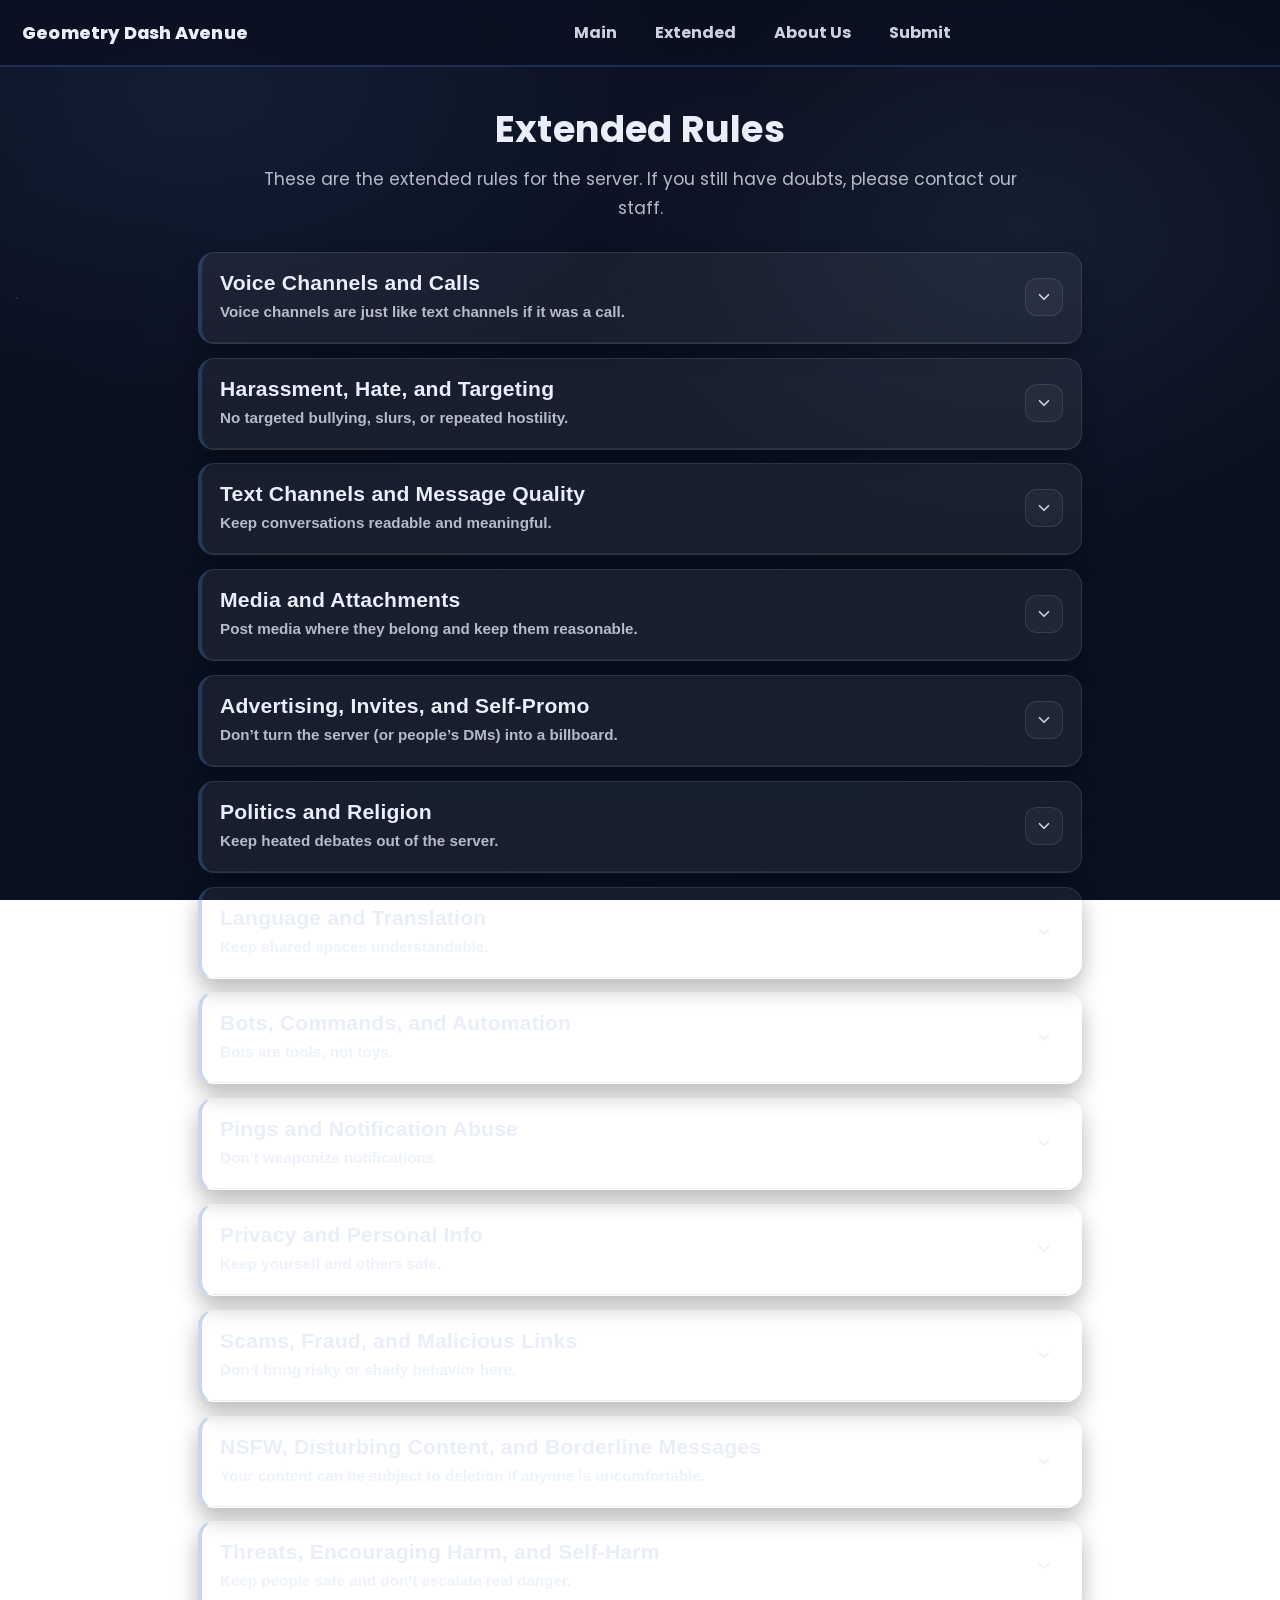
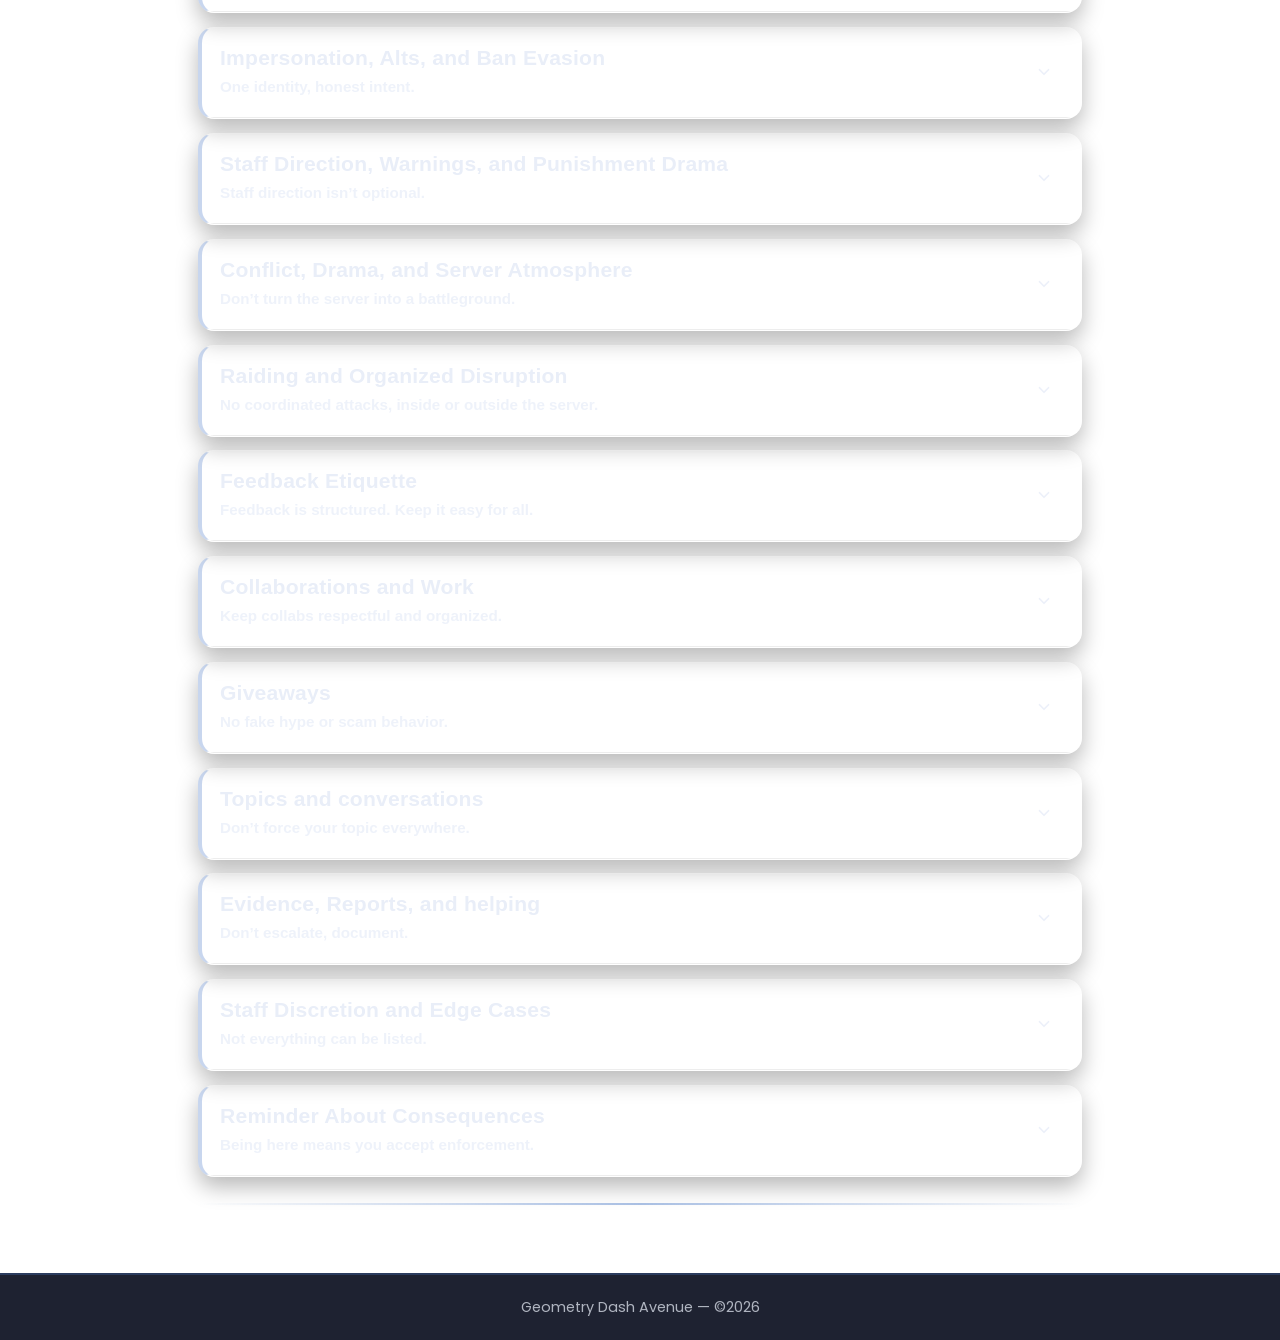
==== commit f9632ae1: "Update styles and enhance accordion behavior Refactor CSS styles and improve JavaScript for rules ac" ====
--- a/index.html
+++ b/index.html
@@ -17,13 +17,11 @@
       --bg-top: #0b1020;
       --bg-bottom: #0a1324;
       --paper: rgba(255,255,255,0.06);
-      --paper-2: rgba(255,255,255,0.08);
 
       --text: #e9eef8;
       --muted: rgba(233,238,248,0.76);
 
       --accent: #4a79c6;
-      --accent-soft: rgba(74,121,198,0.20);
       --border: rgba(74,121,198,0.30);
 
       --radius: 16px;
@@ -36,23 +34,17 @@
       --ease-soft: cubic-bezier(.22,1,.36,1);
       --t-fast: 160ms;
       --t-med: 240ms;
-      --t-slow: 340ms;
+      --t-slow: 360ms;
     }
 
     *{ box-sizing: border-box; }
 
-    html{
-      scroll-behavior: smooth;
-    }
+    html{ scroll-behavior: smooth; }
 
     body{
       margin: 0;
       font-family: var(--font);
       color: var(--text);
-      background:
-        radial-gradient(900px 520px at 15% 10%, rgba(74,121,198,0.14), transparent 62%),
-        radial-gradient(720px 520px at 80% 25%, rgba(120,170,220,0.10), transparent 60%),
-        linear-gradient(180deg, var(--bg-top), var(--bg-bottom));
       min-height: 100vh;
       display: flex;
       flex-direction: column;
@@ -60,6 +52,33 @@
       text-rendering: optimizeLegibility;
       -webkit-font-smoothing: antialiased;
       -moz-osx-font-smoothing: grayscale;
+
+      /* IMPORTANT: background moved to fixed pseudo-element so it never shifts with content height */
+      background: none;
+    }
+
+    /* Fixed gradient background (won’t change with expand/collapse) */
+    body::before{
+      content: "";
+      position: fixed;
+      inset: 0;
+      z-index: -3;
+      pointer-events: none;
+      background:
+        radial-gradient(900px 520px at 15% 10%, rgba(74,121,198,0.14), transparent 62%),
+        radial-gradient(720px 520px at 80% 25%, rgba(120,170,220,0.10), transparent 60%),
+        linear-gradient(180deg, var(--bg-top), var(--bg-bottom));
+      transform: translateZ(0);
+    }
+
+    /* Calm particle canvas layer */
+    #bgParticles{
+      position: fixed;
+      inset: 0;
+      z-index: -2;
+      pointer-events: none;
+      opacity: 0.9;
+      transform: translateZ(0);
     }
 
     header{
@@ -125,12 +144,12 @@
       opacity: 0.9;
     }
 
-    nav a:hover{
-      background: rgba(255,255,255,0.05);
-      color: var(--text);
-    }
-    nav a:hover::after{
-      transform: scaleX(1);
+    @media (hover: hover) and (pointer: fine){
+      nav a:hover{
+        background: rgba(255,255,255,0.05);
+        color: var(--text);
+      }
+      nav a:hover::after{ transform: scaleX(1); }
     }
 
     main{
@@ -209,6 +228,8 @@
       cursor: pointer;
       text-align: left;
       outline: none;
+      touch-action: manipulation;
+      -webkit-tap-highlight-color: transparent;
 
       transition: background var(--t-med) var(--ease);
     }
@@ -238,6 +259,7 @@
       line-height: 1.5;
     }
 
+    /* More fitting chevron */
     .rule__chev{
       flex: 0 0 auto;
       width: 38px;
@@ -246,13 +268,23 @@
       border: 1px solid rgba(255,255,255,0.10);
       display: grid;
       place-items: center;
-      color: rgba(233,238,248,0.86);
       background: rgba(255,255,255,0.04);
       transition:
         transform var(--t-slow) var(--ease-soft),
         background var(--t-slow) var(--ease-soft),
         border-color var(--t-slow) var(--ease-soft);
       user-select: none;
+    }
+
+    .rule__chev svg{
+      width: 18px;
+      height: 18px;
+      display: block;
+      stroke: rgba(233,238,248,0.86);
+      stroke-width: 2.25;
+      fill: none;
+      stroke-linecap: round;
+      stroke-linejoin: round;
     }
 
     @media (hover: hover) and (pointer: fine){
@@ -286,7 +318,7 @@
       /* readability */
       max-width: 78ch;
 
-      /* smooth entrance (prevents "pop") */
+      /* smooth entrance */
       opacity: 0;
       transform: translateY(-6px);
       transition: opacity var(--t-med) var(--ease), transform var(--t-med) var(--ease);
@@ -298,9 +330,13 @@
       transform: translateY(0);
     }
 
-    .rule__content p{
-      margin: 10px 0;
-    }
+    /* Smooth close (content fades without snapping) */
+    .rule.closing .rule__content{
+      opacity: 0;
+      transform: translateY(-6px);
+    }
+
+    .rule__content p{ margin: 10px 0; }
 
     /* Markdown-like blocks */
     .md-quote{
@@ -369,21 +405,15 @@
       outline-offset: 3px;
       border-radius: 12px;
     }
-    nav a:focus-visible::after{
-      transform: scaleX(1);
-    }
+    nav a:focus-visible::after{ transform: scaleX(1); }
 
     /* Better mobile + tablet layout */
     @media (max-width: 900px){
-      main{
-        margin: 28px auto 52px;
-      }
+      main{ margin: 28px auto 52px; }
     }
 
     @media (max-width: 700px){
-      header{
-        padding: 12px 14px;
-      }
+      header{ padding: 12px 14px; }
       nav{
         justify-content: flex-start;
         flex-wrap: nowrap;
@@ -392,9 +422,7 @@
         scrollbar-width: thin;
         padding-bottom: 2px;
       }
-      nav::-webkit-scrollbar{
-        height: 8px;
-      }
+      nav::-webkit-scrollbar{ height: 8px; }
       nav::-webkit-scrollbar-thumb{
         background: rgba(255,255,255,0.10);
         border-radius: 999px;
@@ -411,13 +439,8 @@
         align-items: stretch;
         gap: 10px;
       }
-      .logo{
-        text-align: center;
-      }
-      nav{
-        justify-content: center;
-        overflow-x: auto;
-      }
+      .logo{ text-align: center; }
+      nav{ justify-content: center; overflow-x: auto; }
       main{
         margin: 22px auto 44px;
         padding: 0 14px;
@@ -433,19 +456,21 @@
       .rule__chev{
         width: 36px;
         height: 36px;
-        border-radius: 12px;
+      }
+      .rule__chev svg{
+        width: 17px;
+        height: 17px;
       }
     }
 
     @media (max-width: 420px){
       .rules{ gap: 12px; }
-      .rule__hint{
-        font-size: 0.92rem;
-      }
-    }
-
-    /* Reduced motion */
+      .rule__hint{ font-size: 0.92rem; }
+    }
+
+    /* Reduced motion: disables particles + transitions */
     @media (prefers-reduced-motion: reduce){
+      #bgParticles{ display: none !important; }
       *{
         transition: none !important;
         animation: none !important;
@@ -456,6 +481,9 @@
 </head>
 
 <body>
+  <!-- Fixed particle layer -->
+  <canvas id="bgParticles" aria-hidden="true"></canvas>
+
   <header>
     <div class="logo">Geometry Dash Avenue</div>
     <nav>
@@ -480,7 +508,7 @@
   <footer>Geometry Dash Avenue — ©2026</footer>
 
   <!-- =========================================================
-       SECTION 2 — RULES TEXT
+       SECTION 2 — RULES TEXT (UNCHANGED)
        ========================================================= -->
   <script id="rulesText" type="text/plain">
 === Voice Channels and Calls (VC) ===
@@ -831,15 +859,157 @@
   </script>
 
   <!-- =========================================================
-       SECTION 1 — LOGIC + DETECTION LOGIC
-       Runs after DOM is ready (fix #1) and reads rulesText safely.
+       SECTION 1 — LOGIC + BACKGROUND (fixed syntax + smoother behavior)
        ========================================================= -->
   <script>
     document.addEventListener("DOMContentLoaded", function () {
+      /* ---------------------------
+         Calm particles background
+         --------------------------- */
+      (function initParticles(){
+        var canvas = document.getElementById("bgParticles");
+        if (!canvas || !canvas.getContext) return;
+
+        var reduceMotion = false;
+        try {
+          reduceMotion = window.matchMedia && window.matchMedia("(prefers-reduced-motion: reduce)").matches;
+        } catch (e) {}
+
+        if (reduceMotion) return;
+
+        var ctx = canvas.getContext("2d", { alpha: true });
+        var dpr = Math.max(1, Math.min(2, window.devicePixelRatio || 1));
+        var w = 0, h = 0;
+        var particles = [];
+        var rafId = 0;
+        var lastT = 0;
+        var running = true;
+
+        function rand(min, max){ return min + Math.random() * (max - min); }
+
+        function resize(){
+          var cw = window.innerWidth;
+          var ch = window.innerHeight;
+          w = cw;
+          h = ch;
+
+          canvas.width = Math.floor(cw * dpr);
+          canvas.height = Math.floor(ch * dpr);
+          canvas.style.width = cw + "px";
+          canvas.style.height = ch + "px";
+          ctx.setTransform(dpr, 0, 0, dpr, 0, 0);
+
+          // Adjust count gently with screen size (keeps it light on mobile)
+          var target = Math.round((cw * ch) / 52000);
+          target = Math.max(22, Math.min(60, target));
+
+          // Rebuild only if too far off
+          if (Math.abs(particles.length - target) > 8) {
+            particles = [];
+            for (var i = 0; i < target; i++) particles.push(makeParticle(true));
+          }
+        }
+
+        function makeParticle(spawnAnywhere){
+          var x = spawnAnywhere ? rand(0, w) : rand(0, w);
+          var y = spawnAnywhere ? rand(0, h) : (h + rand(10, 120));
+          var r = rand(0.7, 2.2);
+          var vx = rand(-0.06, 0.06);
+          var vy = rand(-0.14, -0.03); // slow upward drift
+          var a = rand(0.08, 0.22);
+          var tw = rand(0.6, 1.4);     // twinkle speed
+          var ph = rand(0, Math.PI * 2);
+          // blend between cool accent + soft white
+          var mode = Math.random() < 0.45 ? 0 : 1;
+          return { x:x, y:y, r:r, vx:vx, vy:vy, a:a, tw:tw, ph:ph, mode: mode };
+        }
+
+        function draw(t){
+          ctx.clearRect(0, 0, w, h);
+
+          // very subtle vignette for depth
+          ctx.save();
+          ctx.globalAlpha = 0.20;
+          var g = ctx.createRadialGradient(w*0.5, h*0.35, 0, w*0.5, h*0.35, Math.max(w,h)*0.75);
+          g.addColorStop(0, "rgba(0,0,0,0)");
+          g.addColorStop(1, "rgba(0,0,0,0.55)");
+          ctx.fillStyle = g;
+          ctx.fillRect(0,0,w,h);
+          ctx.restore();
+
+          for (var i = 0; i < particles.length; i++){
+            var p = particles[i];
+            var twk = 0.5 + 0.5 * Math.sin(t * 0.001 * p.tw + p.ph);
+            var alpha = p.a * (0.65 + 0.35 * twk);
+
+            ctx.beginPath();
+            ctx.arc(p.x, p.y, p.r, 0, Math.PI * 2);
+
+            if (p.mode === 0) {
+              ctx.fillStyle = "rgba(74,121,198," + alpha.toFixed(3) + ")";
+            } else {
+              ctx.fillStyle = "rgba(233,238,248," + (alpha * 0.85).toFixed(3) + ")";
+            }
+            ctx.fill();
+          }
+        }
+
+        function step(now){
+          if (!running) return;
+          if (!lastT) lastT = now;
+          var dt = Math.min(0.05, (now - lastT) / 1000);
+          lastT = now;
+
+          for (var i = 0; i < particles.length; i++){
+            var p = particles[i];
+            p.x += p.vx * (60 * dt);
+            p.y += p.vy * (60 * dt);
+
+            // gentle horizontal wrap
+            if (p.x < -20) p.x = w + 20;
+            if (p.x > w + 20) p.x = -20;
+
+            // respawn at bottom once it floats out
+            if (p.y < -40) {
+              particles[i] = makeParticle(false);
+            }
+          }
+
+          draw(now);
+          rafId = requestAnimationFrame(step);
+        }
+
+        function onVis(){
+          if (document.hidden) {
+            running = false;
+            if (rafId) cancelAnimationFrame(rafId);
+            rafId = 0;
+          } else {
+            if (!running) {
+              running = true;
+              lastT = 0;
+              rafId = requestAnimationFrame(step);
+            }
+          }
+        }
+
+        window.addEventListener("resize", resize, { passive: true });
+        document.addEventListener("visibilitychange", onVis);
+
+        resize();
+        // Ensure at least some particles exist
+        if (particles.length === 0) {
+          for (var i = 0; i < 36; i++) particles.push(makeParticle(true));
+        }
+        rafId = requestAnimationFrame(step);
+      })();
+
+      /* ---------------------------
+         Rules parsing + accordion
+         --------------------------- */
       var rulesContainer = document.getElementById("rules");
       var rulesTextEl = document.getElementById("rulesText");
 
-      // Fix #1: safe access + run after DOM is ready
       var raw = ((rulesTextEl && rulesTextEl.textContent) ? rulesTextEl.textContent : "")
         .replace(/\r\n/g, "\n")
         .trim();
@@ -866,7 +1036,6 @@
       }
 
       function renderInline(text){
-        // escape first
         var t = escapeHtml(text);
 
         // Links: [text](url)
@@ -883,12 +1052,10 @@
         return t;
       }
 
-      // === Title === lines
       function isTitleLine(line){
         return /^===\s*.+\s*===\s*$/.test(line.trim());
       }
 
-      // === Title (id) ===
       function parseTitle(line){
         var inside = line.trim().replace(/^===\s*/, "").replace(/\s*===\s*$/, "");
         var m = inside.match(/^(.*?)(?:\s*\(([^)]+)\)\s*)?$/);
@@ -910,17 +1077,14 @@
           var id = parsedTitle.id;
           i++;
 
-          // skip empty lines
           while (i < lines.length && lines[i].trim() === "") i++;
 
-          // optional hint line: ~ ...
           var hint = "";
           if (i < lines.length && lines[i].trim().indexOf("~") === 0) {
             hint = lines[i].trim().replace(/^~\s?/, "");
             i++;
           }
 
-          // body until next title
           var body = [];
           while (i < lines.length && !isTitleLine(lines[i])) {
             body.push(lines[i]);
@@ -1033,7 +1197,11 @@
           +       '<div class="rule__title">' + escapeHtml(rule.title) + '</div>'
           +       (rule.hint ? '<div class="rule__hint">' + renderInline(rule.hint) + "</div>" : "")
           +     "</div>"
-          +     '<div class="rule__chev" aria-hidden="true">⌄</div>'
+          +     '<div class="rule__chev" aria-hidden="true">'
+          +       '<svg viewBox="0 0 24 24" aria-hidden="true" focusable="false">'
+          +         '<path d="M6 9l6 6 6-6"></path>'
+          +       '</svg>'
+          +     "</div>"
           +   "</button>"
           +   '<div class="rule__panel" role="region" aria-label="' + escapeHtml(rule.title) + ' details">'
           +     '<div class="rule__content">' + contentHtml + "</div>"
@@ -1041,36 +1209,37 @@
           + "</article>";
       }
 
-      // Build rules into container
       var parsed = parseRules(raw);
       rulesContainer.innerHTML = parsed.map(buildRuleHtml).join("");
 
-      // Accordion behavior (improved: height->auto on open, smoother close)
       var ruleEls = Array.prototype.slice.call(document.querySelectorAll(".rule"));
 
-      function setHeight(rule, px){
-        var panel = rule.querySelector(".rule__panel");
-        panel.style.height = px;
+      function getParts(rule){
+        return {
+          panel: rule.querySelector(".rule__panel"),
+          content: rule.querySelector(".rule__content"),
+          btn: rule.querySelector(".rule__toggle")
+        };
       }
 
       function openRule(rule){
-        var panel = rule.querySelector(".rule__panel");
-        var content = rule.querySelector(".rule__content");
-        var btn = rule.querySelector(".rule__toggle");
-
+        var parts = getParts(rule);
+        var panel = parts.panel, content = parts.content, btn = parts.btn;
+
+        rule.classList.remove("closing");
         rule.classList.add("open");
         btn.setAttribute("aria-expanded", "true");
 
-        // If currently "auto", lock it to px first
+        // lock to 0 then animate to height
         panel.style.height = "0px";
-        // next frame: animate to scrollHeight
         requestAnimationFrame(function(){
           panel.style.height = content.scrollHeight + "px";
         });
 
-        // After transition, set to auto for responsive content
+        // after open transition, set auto for responsiveness
         var onEnd = function(e){
           if (e.propertyName !== "height") return;
+          if (!rule.classList.contains("open")) return;
           panel.style.height = "auto";
           panel.removeEventListener("transitionend", onEnd);
         };
@@ -1078,13 +1247,15 @@
       }
 
       function closeRule(rule){
-        var panel = rule.querySelector(".rule__panel");
-        var content = rule.querySelector(".rule__content");
-        var btn = rule.querySelector(".rule__toggle");
-
+        var parts = getParts(rule);
+        var panel = parts.panel, content = parts.content, btn = parts.btn;
+
+        if (!rule.classList.contains("open")) return;
+
+        rule.classList.add("closing");
         btn.setAttribute("aria-expanded", "false");
 
-        // If height is auto, set current px height so it can animate to 0
+        // If open height is auto, set current px so it can animate to 0
         if (panel.style.height === "" || panel.style.height === "auto") {
           panel.style.height = content.scrollHeight + "px";
         }
@@ -1092,12 +1263,21 @@
         // next frame: animate to 0
         requestAnimationFrame(function(){
           panel.style.height = "0px";
+        });
+
+        var onEnd = function(e){
+          if (e.propertyName !== "height") return;
+
+          // finishing close
           rule.classList.remove("open");
-        });
+          rule.classList.remove("closing");
+          panel.removeEventListener("transitionend", onEnd);
+        };
+        panel.addEventListener("transitionend", onEnd);
       }
 
       function toggleRule(rule){
-        var isOpen = rule.classList.contains("open");
+        var isOpen = rule.classList.contains("open") && !rule.classList.contains("closing");
         if (isOpen) closeRule(rule);
         else openRule(rule);
       }
@@ -1105,20 +1285,18 @@
       for (var r = 0; r < ruleEls.length; r++) {
         (function(rule){
           var btn = rule.querySelector(".rule__toggle");
-          btn.addEventListener("click", function () {
+          btn.addEventListener("click", function(){
             toggleRule(rule);
           });
 
-          window.addEventListener("resize", function () {
-            // If open and not auto, keep it accurate
-            var panel = rule.querySelector(".rule__panel");
-            var content = rule.querySelector(".rule__content");
-            if (!rule.classList.contains("open")) return;
-
+          window.addEventListener("resize", function(){
+            if (!rule.classList.contains("open") || rule.classList.contains("closing")) return;
+            var parts = getParts(rule);
+            var panel = parts.panel, content = parts.content;
             if (panel.style.height !== "auto") {
               panel.style.height = content.scrollHeight + "px";
             }
-          });
+          }, { passive: true });
         })(ruleEls[r]);
       }
     });
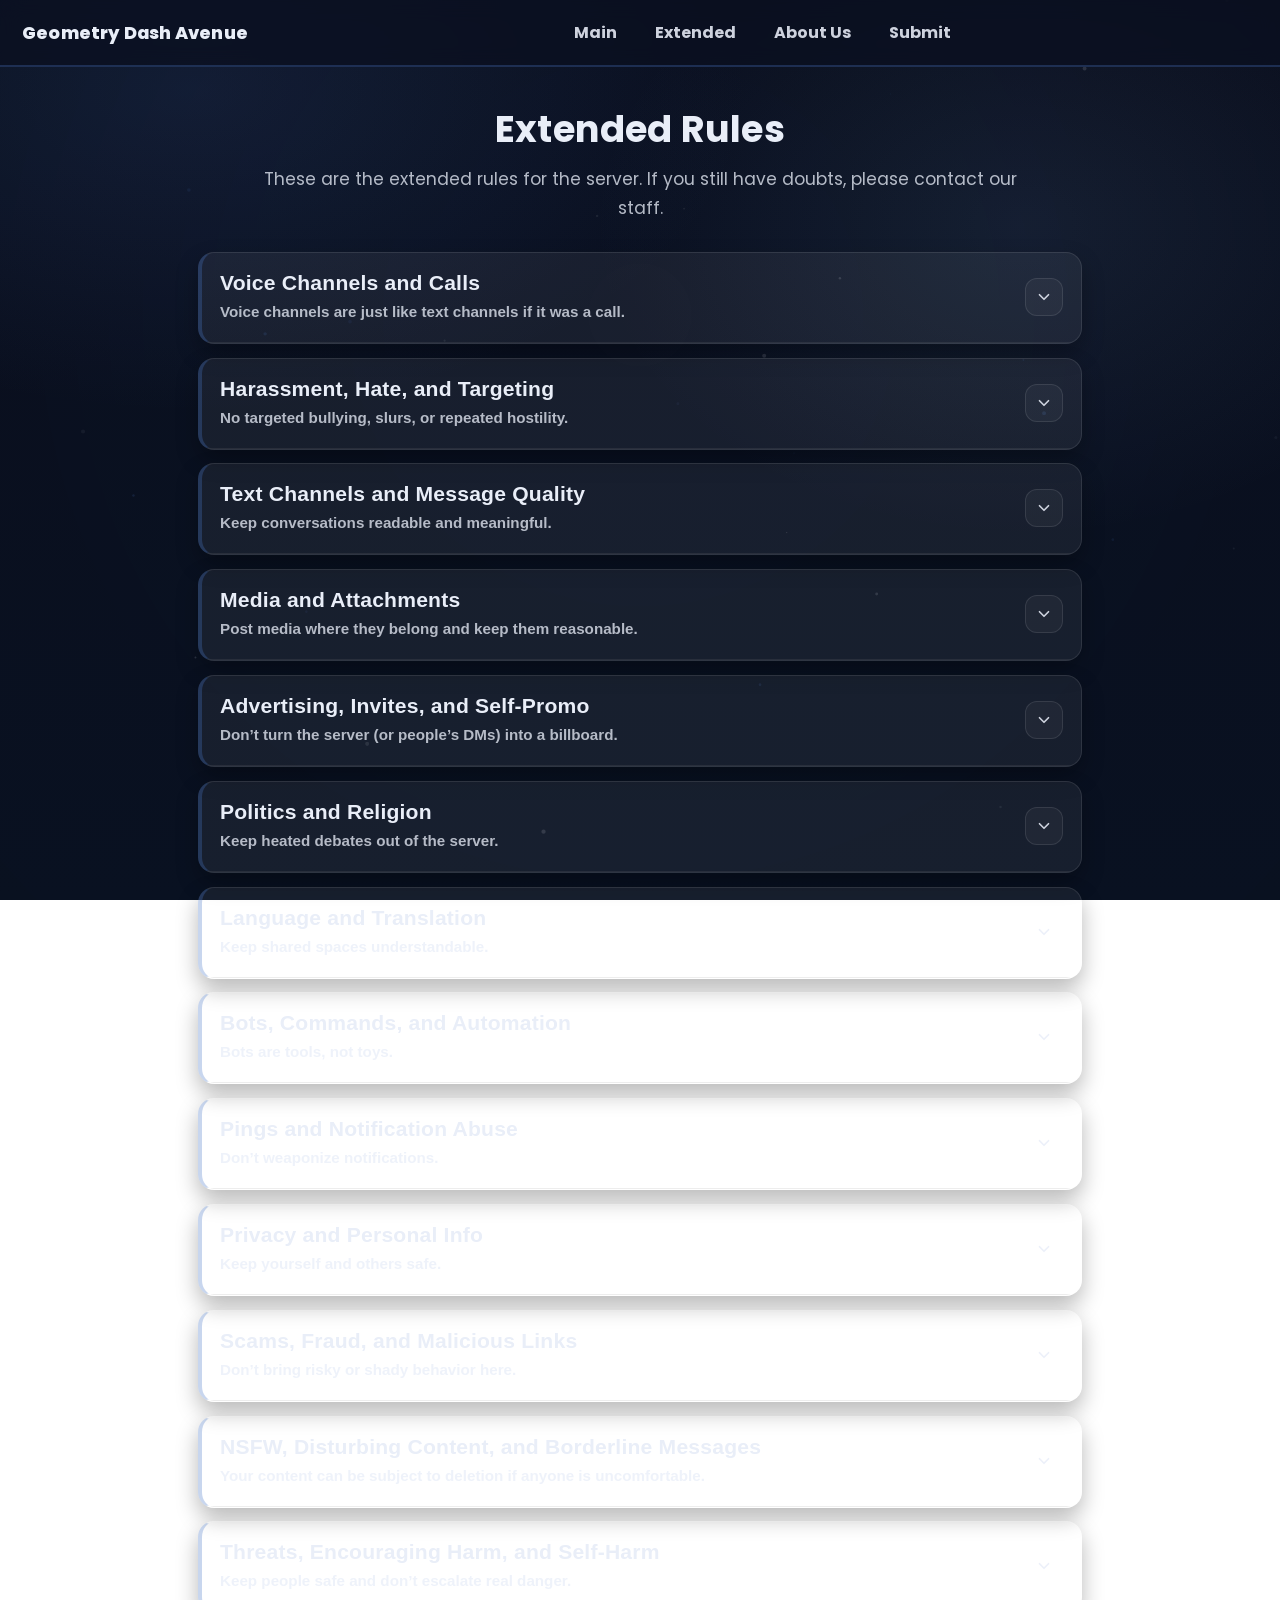
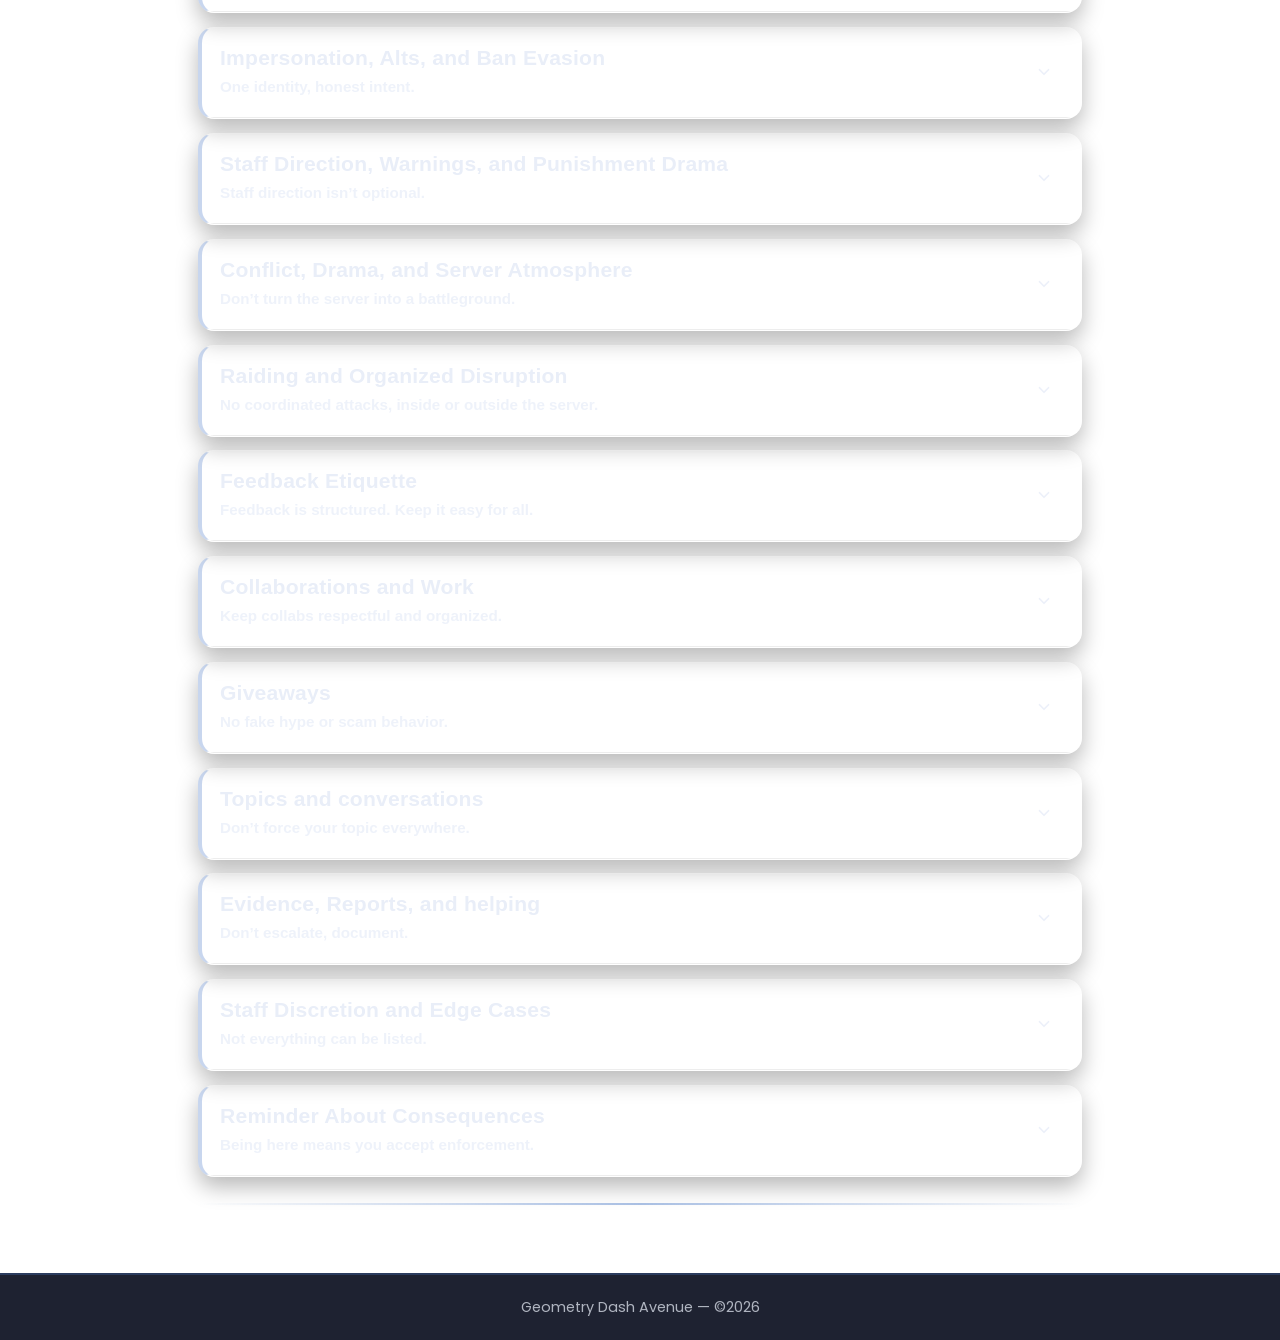
==== commit cb2b0a43: "Adjust target particle count formula Update target particle count calculation based on screen size." ====
--- a/index.html
+++ b/index.html
@@ -900,8 +900,8 @@
           ctx.setTransform(dpr, 0, 0, dpr, 0, 0);
 
           // Adjust count gently with screen size (keeps it light on mobile)
-          var target = Math.round((cw * ch) / 52000);
-          target = Math.max(22, Math.min(60, target));
+          var target = Math.round((cw * ch) / 36000);
+          target = Math.max(22, Math.min(110, target));
 
           // Rebuild only if too far off
           if (Math.abs(particles.length - target) > 8) {
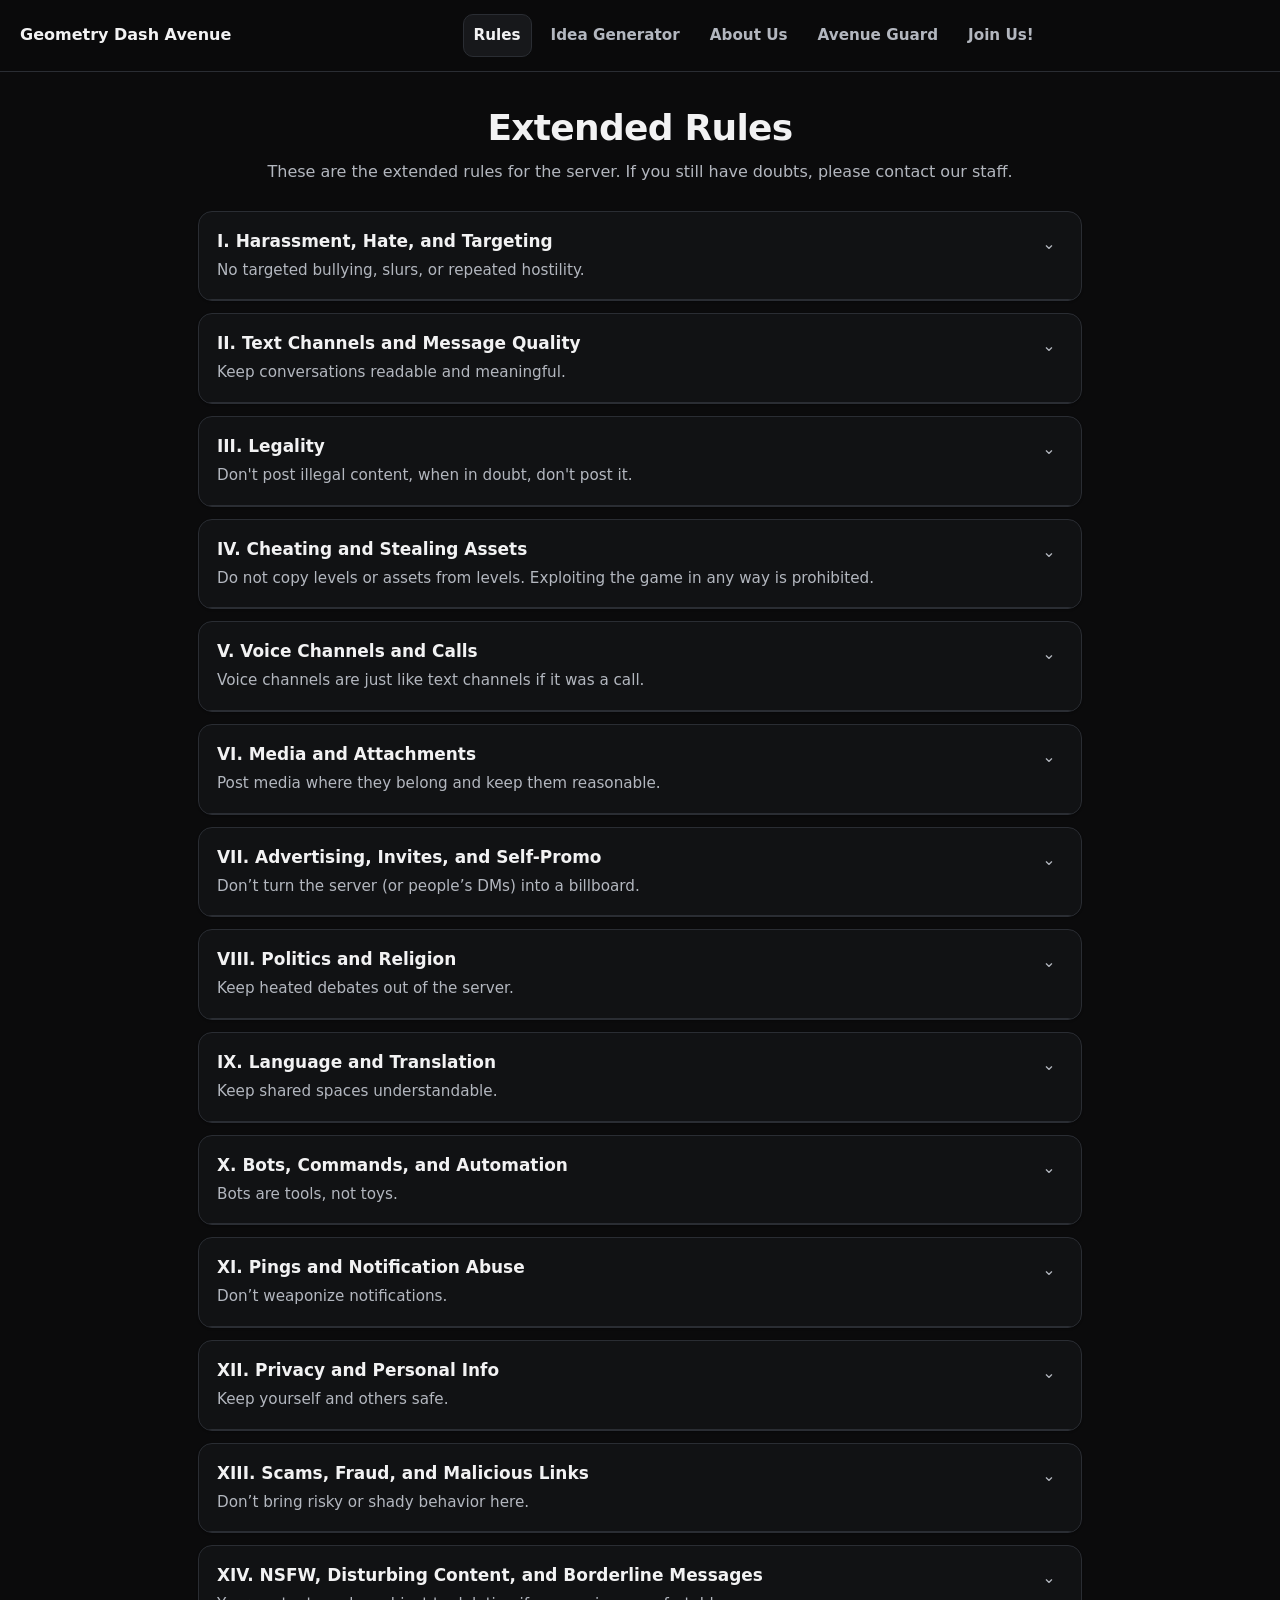
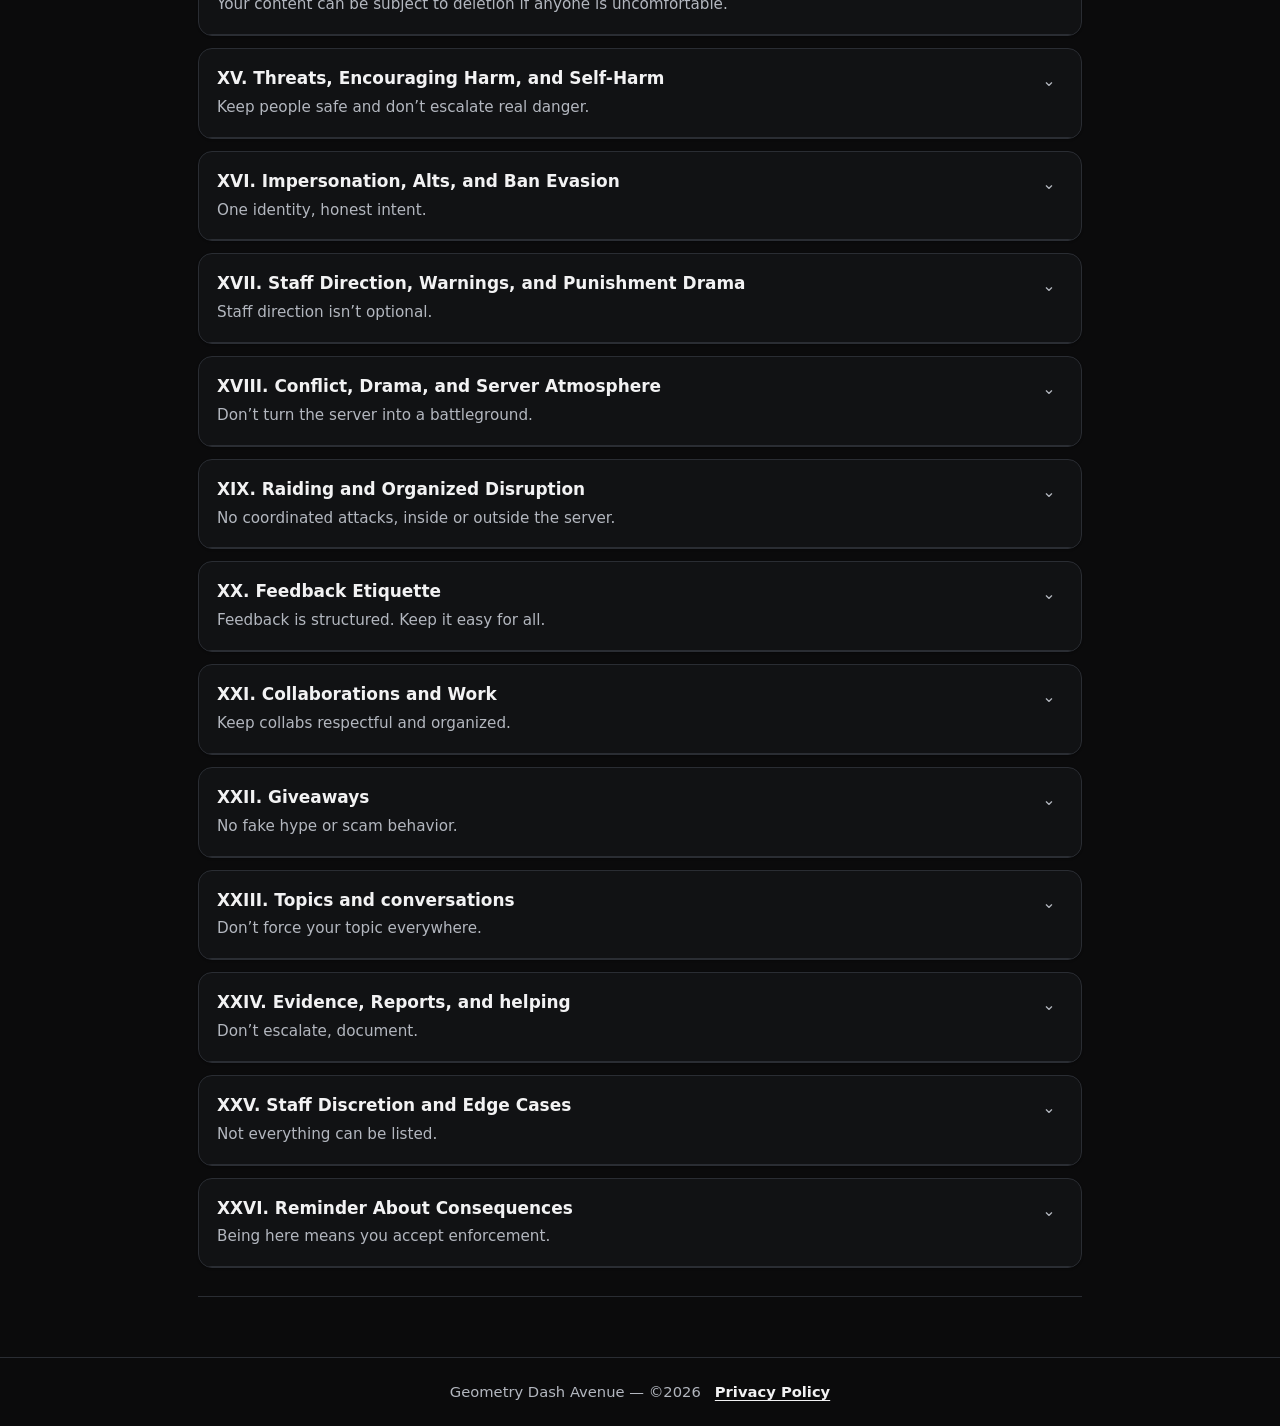
==== commit c169d0c3: "avenue guard connection, uptime, and API" ====
--- a/index.html
+++ b/index.html
@@ -4,514 +4,101 @@
   <meta charset="UTF-8" />
   <meta name="viewport" content="width=device-width, initial-scale=1.0" />
   <meta name="description" content="Extended Server Rules — Geometry Dash Avenue" />
-  <meta name="theme-color" content="#4a79c6" />
+  <meta name="theme-color" content="#0b0b0c" />
   <link rel="icon" href="favicon.ico" />
+  <link rel="stylesheet" href="styles.css" />
   <title>Geometry Dash Avenue</title>
-
-  <style>
-    @import url("https://fonts.googleapis.com/css2?family=Poppins:wght@400;600;700&display=swap");
-
-    :root{
-      --font: "Poppins", sans-serif;
-
-      --bg-top: #0b1020;
-      --bg-bottom: #0a1324;
-      --paper: rgba(255,255,255,0.06);
-
-      --text: #e9eef8;
-      --muted: rgba(233,238,248,0.76);
-
-      --accent: #4a79c6;
-      --border: rgba(74,121,198,0.30);
-
-      --radius: 16px;
-      --maxw: 920px;
-
-      --shadow: 0 10px 22px rgba(0,0,0,0.28);
-
-      /* Motion (smoother + subtle) */
-      --ease: cubic-bezier(.2,.8,.2,1);
-      --ease-soft: cubic-bezier(.22,1,.36,1);
-      --t-fast: 160ms;
-      --t-med: 240ms;
-      --t-slow: 360ms;
-    }
-
-    *{ box-sizing: border-box; }
-
-    html{ scroll-behavior: smooth; }
-
-    body{
-      margin: 0;
-      font-family: var(--font);
-      color: var(--text);
-      min-height: 100vh;
-      display: flex;
-      flex-direction: column;
-      overflow-x: hidden;
-      text-rendering: optimizeLegibility;
-      -webkit-font-smoothing: antialiased;
-      -moz-osx-font-smoothing: grayscale;
-
-      /* IMPORTANT: background moved to fixed pseudo-element so it never shifts with content height */
-      background: none;
-    }
-
-    /* Fixed gradient background (won’t change with expand/collapse) */
-    body::before{
-      content: "";
-      position: fixed;
-      inset: 0;
-      z-index: -3;
-      pointer-events: none;
-      background:
-        radial-gradient(900px 520px at 15% 10%, rgba(74,121,198,0.14), transparent 62%),
-        radial-gradient(720px 520px at 80% 25%, rgba(120,170,220,0.10), transparent 60%),
-        linear-gradient(180deg, var(--bg-top), var(--bg-bottom));
-      transform: translateZ(0);
-    }
-
-    /* Calm particle canvas layer */
-    #bgParticles{
-      position: fixed;
-      inset: 0;
-      z-index: -2;
-      pointer-events: none;
-      opacity: 0.9;
-      transform: translateZ(0);
-    }
-
-    header{
-      position: sticky;
-      top: 0;
-      z-index: 1000;
-
-      display: flex;
-      align-items: center;
-      justify-content: space-between;
-      gap: 18px;
-
-      padding: 14px 22px;
-      background: rgba(11,16,32,0.78);
-      border-bottom: 2px solid var(--border);
-
-      backdrop-filter: blur(10px);
-      -webkit-backdrop-filter: blur(10px);
-    }
-
-    .logo{
-      font-weight: 800;
-      font-size: 1.1rem;
-      letter-spacing: 0.2px;
-      color: var(--text);
-      white-space: nowrap;
-      user-select: none;
-    }
-
-    nav{
-      display:flex;
-      gap: 18px;
-      align-items:center;
-      justify-content:center;
-      flex: 1;
-      flex-wrap: wrap;
-    }
-
-    nav a{
-      color: rgba(233,238,248,0.88);
-      text-decoration: none;
-      font-weight: 650;
-      padding: 6px 10px;
-      border-radius: 10px;
-      transition: background var(--t-med) var(--ease), color var(--t-med) var(--ease);
-      position: relative;
-      outline: none;
-    }
-
-    /* subtle underline animation */
-    nav a::after{
-      content: "";
-      position: absolute;
-      left: 10px;
-      right: 10px;
-      bottom: 4px;
-      height: 2px;
-      background: rgba(74,121,198,0.70);
-      transform: scaleX(0);
-      transform-origin: center;
-      transition: transform var(--t-med) var(--ease);
-      border-radius: 999px;
-      opacity: 0.9;
-    }
-
-    @media (hover: hover) and (pointer: fine){
-      nav a:hover{
-        background: rgba(255,255,255,0.05);
-        color: var(--text);
-      }
-      nav a:hover::after{ transform: scaleX(1); }
-    }
-
-    main{
-      width: 100%;
-      max-width: var(--maxw);
-      margin: 34px auto 62px;
-      padding: 0 18px;
-      flex: 1;
-    }
-
-    h1{
-      margin: 0 0 8px;
-      text-align: center;
-      font-size: clamp(1.6rem, 2.2vw + 1rem, 2.3rem);
-      letter-spacing: 0.2px;
-      color: var(--text);
-    }
-
-    p.intro{
-      margin: 0 auto 28px;
-      max-width: 780px;
-      text-align: center;
-      color: var(--muted);
-      line-height: 1.7;
-      font-size: clamp(0.98rem, 0.5vw + 0.9rem, 1.08rem);
-    }
-
-    .rules{
-      display: flex;
-      flex-direction: column;
-      gap: 14px;
-    }
-
-    .rule{
-      background: var(--paper);
-      border: 1px solid rgba(255,255,255,0.10);
-      border-left: 4px solid var(--border);
-      border-radius: var(--radius);
-      box-shadow: var(--shadow);
-      overflow: hidden;
-
-      transition:
-        transform var(--t-slow) var(--ease-soft),
-        border-color var(--t-slow) var(--ease-soft),
-        background var(--t-slow) var(--ease-soft),
-        box-shadow var(--t-slow) var(--ease-soft);
-      will-change: transform;
-    }
-
-    /* subtle hover only on real hover devices */
-    @media (hover: hover) and (pointer: fine){
-      .rule:hover{
-        transform: translateY(-1px);
-        border-color: rgba(74,121,198,0.38);
-        background: rgba(255,255,255,0.065);
-      }
-    }
-
-    .rule.open{
-      border-left-color: var(--accent);
-      box-shadow: 0 14px 30px rgba(0,0,0,0.34);
-      background: rgba(255,255,255,0.07);
-    }
-
-    .rule__toggle{
-      width: 100%;
-      display: flex;
-      align-items: center;
-      justify-content: space-between;
-      gap: 14px;
-
-      padding: 18px 18px;
-      border: 0;
-      background: transparent;
-      color: var(--text);
-      cursor: pointer;
-      text-align: left;
-      outline: none;
-      touch-action: manipulation;
-      -webkit-tap-highlight-color: transparent;
-
-      transition: background var(--t-med) var(--ease);
-    }
-
-    @media (hover: hover) and (pointer: fine){
-      .rule__toggle:hover{
-        background: rgba(255,255,255,0.03);
-      }
-    }
-
-    .rule__toggle:active{
-      transform: translateY(1px);
-    }
-
-    .rule__title{
-      font-size: clamp(1.08rem, 0.9vw + 0.95rem, 1.32rem);
-      font-weight: 800;
-      letter-spacing: 0.2px;
-      margin: 0;
-    }
-
-    .rule__hint{
-      margin: 6px 0 0;
-      color: var(--muted);
-      font-weight: 600;
-      font-size: 0.95rem;
-      line-height: 1.5;
-    }
-
-    /* More fitting chevron */
-    .rule__chev{
-      flex: 0 0 auto;
-      width: 38px;
-      height: 38px;
-      border-radius: 12px;
-      border: 1px solid rgba(255,255,255,0.10);
-      display: grid;
-      place-items: center;
-      background: rgba(255,255,255,0.04);
-      transition:
-        transform var(--t-slow) var(--ease-soft),
-        background var(--t-slow) var(--ease-soft),
-        border-color var(--t-slow) var(--ease-soft);
-      user-select: none;
-    }
-
-    .rule__chev svg{
-      width: 18px;
-      height: 18px;
-      display: block;
-      stroke: rgba(233,238,248,0.86);
-      stroke-width: 2.25;
-      fill: none;
-      stroke-linecap: round;
-      stroke-linejoin: round;
-    }
-
-    @media (hover: hover) and (pointer: fine){
-      .rule__toggle:hover .rule__chev{
-        background: rgba(74,121,198,0.10);
-        border-color: rgba(74,121,198,0.25);
-      }
-    }
-
-    .rule.open .rule__chev{
-      transform: rotate(180deg);
-      background: rgba(74,121,198,0.10);
-      border-color: rgba(74,121,198,0.25);
-    }
-
-    .rule__panel{
-      height: 0;
-      overflow: hidden;
-      transition: height var(--t-slow) var(--ease-soft);
-      border-top: 1px solid rgba(255,255,255,0.08);
-      background: rgba(0,0,0,0.08);
-      will-change: height;
-    }
-
-    .rule__content{
-      padding: 16px 18px 18px;
-      color: rgba(233,238,248,0.92);
-      font-size: 1rem;
-      line-height: 1.75;
-
-      /* readability */
-      max-width: 78ch;
-
-      /* smooth entrance */
-      opacity: 0;
-      transform: translateY(-6px);
-      transition: opacity var(--t-med) var(--ease), transform var(--t-med) var(--ease);
-      will-change: opacity, transform;
-    }
-
-    .rule.open .rule__content{
-      opacity: 1;
-      transform: translateY(0);
-    }
-
-    /* Smooth close (content fades without snapping) */
-    .rule.closing .rule__content{
-      opacity: 0;
-      transform: translateY(-6px);
-    }
-
-    .rule__content p{ margin: 10px 0; }
-
-    /* Markdown-like blocks */
-    .md-quote{
-      margin: 12px 0 14px;
-      padding: 10px 12px;
-      border-left: 4px solid var(--accent);
-      background: rgba(74,121,198,0.10);
-      border-radius: 12px;
-      color: rgba(233,238,248,0.92);
-      white-space: pre-wrap;
-    }
-
-    .md-dash{
-      list-style: none;
-      padding-left: 0;
-      margin: 12px 0 14px;
-      line-height: 1.75;
-    }
-    .md-dash li{
-      position: relative;
-      padding-left: 18px;
-      margin: 8px 0;
-      color: rgba(233,238,248,0.92);
-    }
-    .md-dash li::before{
-      content: "—";
-      position: absolute;
-      left: 0;
-      color: rgba(233,238,248,0.88);
-    }
-
-    .md-label{
-      margin: 14px 0 6px;
-      font-weight: 800;
-      color: rgba(233,238,248,0.92);
-    }
-
-    a.inline{
-      color: rgba(160,200,255,0.95);
-      text-decoration: none;
-      font-weight: 700;
-    }
-    a.inline:hover{ text-decoration: underline; }
-
-    .divider{
-      width: 100%;
-      height: 2px;
-      background: linear-gradient(90deg, transparent, rgba(74,121,198,0.55), transparent);
-      margin: 26px 0 6px;
-      opacity: 0.85;
-    }
-
-    footer{
-      text-align:center;
-      padding: 22px 0;
-      color: rgba(233,238,248,0.72);
-      font-size: 0.9rem;
-      background: rgba(11,16,32,0.92);
-      border-top: 2px solid var(--border);
-    }
-
-    /* Focus rings (keyboard) */
-    .rule__toggle:focus-visible,
-    nav a:focus-visible{
-      outline: 3px solid rgba(74,121,198,0.75);
-      outline-offset: 3px;
-      border-radius: 12px;
-    }
-    nav a:focus-visible::after{ transform: scaleX(1); }
-
-    /* Better mobile + tablet layout */
-    @media (max-width: 900px){
-      main{ margin: 28px auto 52px; }
-    }
-
-    @media (max-width: 700px){
-      header{ padding: 12px 14px; }
-      nav{
-        justify-content: flex-start;
-        flex-wrap: nowrap;
-        overflow-x: auto;
-        -webkit-overflow-scrolling: touch;
-        scrollbar-width: thin;
-        padding-bottom: 2px;
-      }
-      nav::-webkit-scrollbar{ height: 8px; }
-      nav::-webkit-scrollbar-thumb{
-        background: rgba(255,255,255,0.10);
-        border-radius: 999px;
-      }
-      nav a{
-        flex: 0 0 auto;
-        white-space: nowrap;
-      }
-    }
-
-    @media (max-width: 600px){
-      header{
-        flex-direction: column;
-        align-items: stretch;
-        gap: 10px;
-      }
-      .logo{ text-align: center; }
-      nav{ justify-content: center; overflow-x: auto; }
-      main{
-        margin: 22px auto 44px;
-        padding: 0 14px;
-      }
-      .rule__toggle{
-        padding: 16px 14px;
-        gap: 12px;
-      }
-      .rule__content{
-        padding: 14px 14px 16px;
-        font-size: 0.98rem;
-      }
-      .rule__chev{
-        width: 36px;
-        height: 36px;
-      }
-      .rule__chev svg{
-        width: 17px;
-        height: 17px;
-      }
-    }
-
-    @media (max-width: 420px){
-      .rules{ gap: 12px; }
-      .rule__hint{ font-size: 0.92rem; }
-    }
-
-    /* Reduced motion: disables particles + transitions */
-    @media (prefers-reduced-motion: reduce){
-      #bgParticles{ display: none !important; }
-      *{
-        transition: none !important;
-        animation: none !important;
-        scroll-behavior: auto !important;
-      }
-    }
-  </style>
 </head>
-
 <body>
-  <!-- Fixed particle layer -->
-  <canvas id="bgParticles" aria-hidden="true"></canvas>
-
   <header>
     <div class="logo">Geometry Dash Avenue</div>
     <nav>
-      <a href="index.html">Main</a>
-      <a href="extended.html">Extended</a>
+      <a href="index.html" class="active">Rules</a>
+      <a href="generator.html">Idea Generator</a>
       <a href="about.html">About Us</a>
-      <a href="submit.html">Submit</a>
-      <!-- Later: translation links -->
+      <a href="bot.html">Avenue Guard</a>
+      <a href="https://discord.com/invite/matVTsj">Join Us!</a>
     </nav>
   </header>
 
   <main>
     <h1>Extended Rules</h1>
-    <p class="intro">
-      These are the extended rules for the server. If you still have doubts, please contact our staff.
-    </p>
-
+    <p class="intro">These are the extended rules for the server. If you still have doubts, please contact our staff.</p>
     <div class="rules" id="rules"></div>
     <div class="divider"></div>
   </main>
 
-  <footer>Geometry Dash Avenue — ©2026</footer>
-
-  <!-- =========================================================
-       SECTION 2 — RULES TEXT (UNCHANGED)
-       ========================================================= -->
+  <footer>
+    <span>Geometry Dash Avenue &mdash; &copy;2026</span>
+    <a href="privacy.html">Privacy Policy</a>
+  </footer>
+
   <script id="rulesText" type="text/plain">
-=== Voice Channels and Calls (VC) ===
+
+=== I. Harassment, Hate, and Targeting (harassment) ===
+~ No targeted bullying, slurs, or repeated hostility.
+
+GD Avenue is not a place for targeted harassment, hate speech, or demeaning stereotypes.
+"It was just a joke" does not matter if the result is someone being singled out, pressured, or made uncomfortable.
+
+> Consent matters
+Friendly teasing is only ok if BOTH sides clearly agree, and it stops the moment it’s unwanted.
+
+> Dogpiling is still harassment
+Even if each message is "small", it becomes harassment when multiple people pile on one person to mock, pressure, or interrogate.
+
+> Ragebaiting is treated as harassment
+Trying to provoke reactions (even "for fun") counts as harassment when it targets a person or makes the space uncomfortable.
+
+This includes but is not limited to:
+- Slurs, identity-based insults, or "ironic" hate.
+- Persistent mocking about skill, voice, accent, appearance, or personal life.
+- Sexual comments toward someone who didn’t invite it (or a minor).
+- "Jokes" that keep going after someone says stop.
+- Threats, intimidation, or "you should leave" type behavior.
+- Pressuring someone to reveal personal info, face, voice, location, age...
+
+If a conflict is escalating, step away. If you need help, contact staff with context calmly.
+
+=== II. Text Channels and Message Quality (chat) ===
+~ Keep conversations readable and meaningful.
+
+> Contribute something
+Short reactions are fine, but repeated "nothing messages" that add no value (like “ok”, “lol”, and “W”) or constant derailing will be treated as disruption.
+
+Low-effort disruption includes:
+- Repeating the same message, copypasting, or memes over and over.
+- Flooding a channel with one line messages or textwalls.
+- Excessive caps, excessive markdown, excessive emojis, or fake "announcements" to grab attention.
+- Posting to reset the chat or to stop other discussions.
+
+If staff asks you to slow down, stop. If they ask you to move topics, do it immediately.
+
+=== III. Legality (legal) ===
+~ Don't post illegal content, when in doubt, don't post it.
+
+> We don't allow any illegal material
+
+This includes but is not limited to:
+- Child sexual abuse material (CSAM)
+- Extremist or terrorist propaganda
+- Any content that violates human rights or harms the integrity of a living being
+- Drugs or weapon trafficking
+- Self-harm, deepfakes or gore
+- Anything that violates the General data protection regulation (GDPR)
+
+=== IV. Cheating and Stealing Assets (cheat) ===
+~ Do not copy levels or assets from levels. Exploiting the game in any way is prohibited.
+
+Stealing assets from other creators is extremely prohibited. The only way to use material created by other creators is by getting explicit textual consent of using that specific asset for whatever purpose.
+
+> If you steal from other creators, we will ban you
+
+Cheating, like faking a completion, is prohibited too. If you say something like "I just completed Silent Clubstep!!" without a clear indication of joking, we expect you to provide evidence. If you don't, you will be punished (subjective to each case).
+
+Finally, exploiting or hacking the game will get you automatically banned.
+
+=== V. Voice Channels and Calls (VC) ===
 ~ Voice channels are just like text channels if it was a call.
 
 > Keep it usable
@@ -541,48 +128,8 @@
 If anyone is being annoying or breaking rules, ping staff or DM Avenue Guard with evidence (recordings).
 
 
-=== Harassment, Hate, and Targeting (harassment) ===
-~ No targeted bullying, slurs, or repeated hostility.
-
-GD Avenue is not a place for targeted harassment, hate speech, or demeaning stereotypes.
-"It was just a joke" does not matter if the result is someone being singled out, pressured, or made uncomfortable.
-
-> Consent matters
-Friendly teasing is only ok if BOTH sides clearly agree, and it stops the moment it’s unwanted.
-
-> Dogpiling is still harassment
-Even if each message is "small", it becomes harassment when multiple people pile on one person to mock, pressure, or interrogate.
-
-> Ragebaiting is treated as harassment
-Trying to provoke reactions (even "for fun") counts as harassment when it targets a person or makes the space uncomfortable.
-
-This includes but is not limited to:
-- Slurs, identity-based insults, or "ironic" hate.
-- Persistent mocking about skill, voice, accent, appearance, or personal life.
-- Sexual comments toward someone who didn’t invite it (or a minor).
-- "Jokes" that keep going after someone says stop.
-- Threats, intimidation, or "you should leave" type behavior.
-- Pressuring someone to reveal personal info, face, voice, location, age...
-
-If a conflict is escalating, step away. If you need help, contact staff with context calmly.
-
-
-=== Text Channels and Message Quality (chat) ===
-~ Keep conversations readable and meaningful.
-
-> Contribute something
-Short reactions are fine, but repeated "nothing messages" that add no value (like “ok”, “lol”, and “W”) or constant derailing will be treated as disruption.
-
-Low-effort disruption includes:
-- Repeating the same message, copypasting, or memes over and over.
-- Flooding a channel with one line messages or textwalls.
-- Excessive caps, excessive markdown, excessive emojis, or fake "announcements" to grab attention.
-- Posting to reset the chat or to stop other discussions.
-
-If staff asks you to slow down, stop. If they ask you to move topics, do it immediately.
-
-
-=== Media and Attachments (media) ===
+
+=== VI. Media and Attachments (media) ===
 ~ Post media where they belong and keep them reasonable.
 
 > Don’t use media as spam
@@ -596,7 +143,7 @@
 
 If a channel has specific posting rules (like the creator-points channel), follow them.
 
-=== Advertising, Invites, and Self-Promo (promo) ===
+=== VII. Advertising, Invites, and Self-Promo (promo) ===
 ~ Don’t turn the server (or people’s DMs) into a billboard.
 
 > Ask first, post where allowed
@@ -610,7 +157,7 @@
 Even in designated channels, keep promotion occasional and don’t ping people for it.
 
 
-=== Politics and Religion (topics) ===
+=== VIII. Politics and Religion (topics) ===
 ~ Keep heated debates out of the server.
 
 > Don’t start it, don’t fuel it
@@ -629,7 +176,7 @@
 
 Golden rule: If you doubt about saying something, don't say it. 
 
-=== Language and Translation (language) ===
+=== IX. Language and Translation (language) ===
 ~ Keep shared spaces understandable.
 
 In the general chat, messages must be in English. In the Spanish chat, messages must be in Spanish.
@@ -641,7 +188,7 @@
 - Difficulting communication through self-imposed language barriers.
 
 
-=== Bots, Commands, and Automation (bots) ===
+=== X. Bots, Commands, and Automation (bots) ===
 ~ Bots are tools, not toys.
 
 Not allowed:
@@ -653,7 +200,7 @@
 If a bot has a dedicated channel, use it there. And yes, you can still use /gambling and /rock-paper-scissors all you want, just try to keep things clean.
 
 
-=== Pings and Notification Abuse (mentions) ===
+=== XI. Pings and Notification Abuse (mentions) ===
 ~ Don’t weaponize notifications.
 
 Not allowed:
@@ -665,7 +212,7 @@
 If you need staff help, ping once with a clear reason and include evidence when possible or DM Avenue Guard to automate the process.
 
 
-=== Privacy and Personal Info (privacy) ===
+=== XII. Privacy and Personal Info (privacy) ===
 ~ Keep yourself and others safe.
 
 Not allowed:
@@ -679,7 +226,7 @@
 
 > Golden Rule: Do NOT share your personal information to anyone you don't know in real life and fully trust.  
 
-=== Scams, Fraud, and Malicious Links (safety) ===
+=== XIII. Scams, Fraud, and Malicious Links (safety) ===
 ~ Don’t bring risky or shady behavior here.
 
 Not allowed:
@@ -692,7 +239,7 @@
 If you suspect a scam, report it. Do not test the link or download the document, let staff handle it.
 
 
-=== NSFW, Disturbing Content, and Borderline Messages (content) ===
+=== XIV. NSFW, Disturbing Content, and Borderline Messages (content) ===
 ~ Your content can be subject to deletion if anyone is uncomfortable.
 
 Not allowed:
@@ -706,11 +253,9 @@
 - "It’s censored" doesn’t make it acceptable if it’s still clearly explicit.
 - Posting anything intentionally to make people uncomfortable.
 
-> When in doubt: don’t post it.
-
-
-
-=== Threats, Encouraging Harm, and Self-Harm (harm) ===
+> When in doubt, don’t post it.
+
+=== XV. Threats, Encouraging Harm, and Self-Harm (harm) ===
 ~ Keep people safe and don’t escalate real danger.
 
 Not allowed:
@@ -720,8 +265,7 @@
 
 If someone appears in danger, staff may intervene immediately and may restrict access to prevent escalation. If anyone you know is in danger, please call the emergency services or seek professional help immediately.
 
-
-=== Impersonation, Alts, and Ban Evasion (accounts) ===
+=== XVI. Impersonation, Alts, and Ban Evasion (accounts) ===
 ~ One identity, honest intent.
 
 Not allowed:
@@ -733,7 +277,7 @@
 If you were punished and want to appeal, use the proper route. Don’t dodge enforcement, it will only come back even harder.
 
 
-=== Staff Direction, Warnings, and Punishment Drama (staff) ===
+=== XVII. Staff Direction, Warnings, and Punishment Drama (staff) ===
 ~ Staff direction isn’t optional.
 
 Not allowed:
@@ -744,8 +288,7 @@
 
 If you think something was unfair, contact staff privately with context and stay calm. You can contact any admin (secretary), owner (mayor), head staff (police chief), or Avenue Guard for any of your concerns.
 
-
-=== Conflict, Drama, and Server Atmosphere (conflict) ===
+=== XVIII. Conflict, Drama, and Server Atmosphere (conflict) ===
 ~ Don’t turn the server into a battleground.
 
 Not allowed:
@@ -757,7 +300,7 @@
 If you need to vent, do it privately. If you need action, report it with evidence.
 
 
-=== Raiding and Organized Disruption (raids) ===
+=== XIX. Raiding and Organized Disruption (raids) ===
 ~ No coordinated attacks, inside or outside the server.
 
 Not allowed:
@@ -768,7 +311,7 @@
 If you join the server for the purpose of causing chaos, expect an immediate ban.
 
 
-=== Feedback Etiquette (feedback) ===
+=== XX. Feedback Etiquette (feedback) ===
 ~ Feedback is structured. Keep it easy for all.
 
 Please, read our pinned post titled "How to use this channel".
@@ -778,6 +321,7 @@
 - Follow our format on how to ask for and give feedback.
 - Don’t repost the same level repeatedly to farm validation or attention.
 - Don’t trash levels with malicious intent, humiliation, or bait.
+- DO NOT SKIP
 
 Good feedback expectations:
 - Be specific (what works, what doesn’t, and why).
@@ -785,7 +329,7 @@
 - If someone asks you to stop critiquing, stop and move on.
 
 
-=== Collaborations and Work (collabs) ===
+=== XXI. Collaborations and Work (collabs) ===
 ~ Keep collabs respectful and organized.
 
 Please, read our pinned post titled "How to use this channel".
@@ -799,7 +343,7 @@
 If you offer or accept a collab, keep expectations clear and don’t start drama if someone declines.
 
 
-=== Giveaways (giveaways) ===
+=== XXII. Giveaways (giveaways) ===
 ~ No fake hype or scam behavior.
 
 You can host a giveaway in our server by messaging any owner (mayor) with whatever you want to hand out.
@@ -813,7 +357,7 @@
 Staff may stop or restrict any giveaways at any given time if they look unsafe.
 
 
-=== Topics and conversations (etiquette) ===
+=== XXIII. Topics and conversations (etiquette) ===
 ~ Don’t force your topic everywhere.
 
 Rules:
@@ -825,7 +369,7 @@
 If staff says "move it", you move it. Repeated misuse becomes punishment.
 
 
-=== Evidence, Reports, and helping (reports) ===
+=== XXIV. Evidence, Reports, and helping (reports) ===
 ~ Don’t escalate, document.
 
 If you try to handle stuff by yourself, you are not helping us, you are just disrupting things further.
@@ -841,7 +385,7 @@
 - Posting "evidence" publicly instead of reporting privately.
 
 
-=== Staff Discretion and Edge Cases (discretion) ===
+=== XXV. Staff Discretion and Edge Cases (discretion) ===
 ~ Not everything can be listed.
 
 Rules can’t cover every scenario. Staff may act on behavior that is clearly disruptive, harmful, unsafe, or done in bad faith even if it’s not worded exactly here.
@@ -849,164 +393,16 @@
 > If you’re the reason a new rule has to be written, expect severe action.
 
 
-=== Reminder About Consequences (enforcement) ===
+=== XXVI. Reminder About Consequences (enforcement) ===
 ~ Being here means you accept enforcement.
 
 Punishments may include warnings, mutes, kicks, bans, and content removal in any shape or form.
 Severity depends on intent, impact, history, and cooperation.
 Trying to dodge consequences (alts, manipulation, deleting messages...) can increase severity.
-
   </script>
 
-  <!-- =========================================================
-       SECTION 1 — LOGIC + BACKGROUND (fixed syntax + smoother behavior)
-       ========================================================= -->
   <script>
     document.addEventListener("DOMContentLoaded", function () {
-      /* ---------------------------
-         Calm particles background
-         --------------------------- */
-      (function initParticles(){
-        var canvas = document.getElementById("bgParticles");
-        if (!canvas || !canvas.getContext) return;
-
-        var reduceMotion = false;
-        try {
-          reduceMotion = window.matchMedia && window.matchMedia("(prefers-reduced-motion: reduce)").matches;
-        } catch (e) {}
-
-        if (reduceMotion) return;
-
-        var ctx = canvas.getContext("2d", { alpha: true });
-        var dpr = Math.max(1, Math.min(2, window.devicePixelRatio || 1));
-        var w = 0, h = 0;
-        var particles = [];
-        var rafId = 0;
-        var lastT = 0;
-        var running = true;
-
-        function rand(min, max){ return min + Math.random() * (max - min); }
-
-        function resize(){
-          var cw = window.innerWidth;
-          var ch = window.innerHeight;
-          w = cw;
-          h = ch;
-
-          canvas.width = Math.floor(cw * dpr);
-          canvas.height = Math.floor(ch * dpr);
-          canvas.style.width = cw + "px";
-          canvas.style.height = ch + "px";
-          ctx.setTransform(dpr, 0, 0, dpr, 0, 0);
-
-          // Adjust count gently with screen size (keeps it light on mobile)
-          var target = Math.round((cw * ch) / 36000);
-          target = Math.max(22, Math.min(110, target));
-
-          // Rebuild only if too far off
-          if (Math.abs(particles.length - target) > 8) {
-            particles = [];
-            for (var i = 0; i < target; i++) particles.push(makeParticle(true));
-          }
-        }
-
-        function makeParticle(spawnAnywhere){
-          var x = spawnAnywhere ? rand(0, w) : rand(0, w);
-          var y = spawnAnywhere ? rand(0, h) : (h + rand(10, 120));
-          var r = rand(0.7, 2.2);
-          var vx = rand(-0.06, 0.06);
-          var vy = rand(-0.14, -0.03); // slow upward drift
-          var a = rand(0.08, 0.22);
-          var tw = rand(0.6, 1.4);     // twinkle speed
-          var ph = rand(0, Math.PI * 2);
-          // blend between cool accent + soft white
-          var mode = Math.random() < 0.45 ? 0 : 1;
-          return { x:x, y:y, r:r, vx:vx, vy:vy, a:a, tw:tw, ph:ph, mode: mode };
-        }
-
-        function draw(t){
-          ctx.clearRect(0, 0, w, h);
-
-          // very subtle vignette for depth
-          ctx.save();
-          ctx.globalAlpha = 0.20;
-          var g = ctx.createRadialGradient(w*0.5, h*0.35, 0, w*0.5, h*0.35, Math.max(w,h)*0.75);
-          g.addColorStop(0, "rgba(0,0,0,0)");
-          g.addColorStop(1, "rgba(0,0,0,0.55)");
-          ctx.fillStyle = g;
-          ctx.fillRect(0,0,w,h);
-          ctx.restore();
-
-          for (var i = 0; i < particles.length; i++){
-            var p = particles[i];
-            var twk = 0.5 + 0.5 * Math.sin(t * 0.001 * p.tw + p.ph);
-            var alpha = p.a * (0.65 + 0.35 * twk);
-
-            ctx.beginPath();
-            ctx.arc(p.x, p.y, p.r, 0, Math.PI * 2);
-
-            if (p.mode === 0) {
-              ctx.fillStyle = "rgba(74,121,198," + alpha.toFixed(3) + ")";
-            } else {
-              ctx.fillStyle = "rgba(233,238,248," + (alpha * 0.85).toFixed(3) + ")";
-            }
-            ctx.fill();
-          }
-        }
-
-        function step(now){
-          if (!running) return;
-          if (!lastT) lastT = now;
-          var dt = Math.min(0.05, (now - lastT) / 1000);
-          lastT = now;
-
-          for (var i = 0; i < particles.length; i++){
-            var p = particles[i];
-            p.x += p.vx * (60 * dt);
-            p.y += p.vy * (60 * dt);
-
-            // gentle horizontal wrap
-            if (p.x < -20) p.x = w + 20;
-            if (p.x > w + 20) p.x = -20;
-
-            // respawn at bottom once it floats out
-            if (p.y < -40) {
-              particles[i] = makeParticle(false);
-            }
-          }
-
-          draw(now);
-          rafId = requestAnimationFrame(step);
-        }
-
-        function onVis(){
-          if (document.hidden) {
-            running = false;
-            if (rafId) cancelAnimationFrame(rafId);
-            rafId = 0;
-          } else {
-            if (!running) {
-              running = true;
-              lastT = 0;
-              rafId = requestAnimationFrame(step);
-            }
-          }
-        }
-
-        window.addEventListener("resize", resize, { passive: true });
-        document.addEventListener("visibilitychange", onVis);
-
-        resize();
-        // Ensure at least some particles exist
-        if (particles.length === 0) {
-          for (var i = 0; i < 36; i++) particles.push(makeParticle(true));
-        }
-        rafId = requestAnimationFrame(step);
-      })();
-
-      /* ---------------------------
-         Rules parsing + accordion
-         --------------------------- */
       var rulesContainer = document.getElementById("rules");
       var rulesTextEl = document.getElementById("rulesText");
 
@@ -1019,14 +415,14 @@
         return;
       }
 
-      function slugify(s){
+      function slugify(s) {
         return s.toLowerCase().trim()
           .replace(/[^\w\s-]/g, "")
           .replace(/\s+/g, "-")
           .replace(/-+/g, "-");
       }
 
-      function escapeHtml(str){
+      function escapeHtml(str) {
         return String(str)
           .replace(/&/g, "&amp;")
           .replace(/</g, "&lt;")
@@ -1035,28 +431,24 @@
           .replace(/'/g, "&#039;");
       }
 
-      function renderInline(text){
+      function renderInline(text) {
         var t = escapeHtml(text);
 
-        // Links: [text](url)
         t = t.replace(/\[([^\]]+)\]\(([^)]+)\)/g, function (m, label, url) {
           return '<a class="inline" href="' + escapeHtml(url) + '">' + escapeHtml(label) + '</a>';
         });
 
-        // Bold: **text**
         t = t.replace(/\*\*([^*]+)\*\*/g, "<strong>$1</strong>");
-
-        // Italic: *text*
         t = t.replace(/\*([^*]+)\*/g, "<em>$1</em>");
 
         return t;
       }
 
-      function isTitleLine(line){
+      function isTitleLine(line) {
         return /^===\s*.+\s*===\s*$/.test(line.trim());
       }
 
-      function parseTitle(line){
+      function parseTitle(line) {
         var inside = line.trim().replace(/^===\s*/, "").replace(/\s*===\s*$/, "");
         var m = inside.match(/^(.*?)(?:\s*\(([^)]+)\)\s*)?$/);
         var title = (m && m[1] ? m[1] : inside).trim();
@@ -1064,7 +456,7 @@
         return { title: title, id: id };
       }
 
-      function parseRules(text){
+      function parseRules(text) {
         var lines = text.split("\n");
         var out = [];
         var i = 0;
@@ -1102,7 +494,7 @@
         return out;
       }
 
-      function bodyToBlocks(body){
+      function bodyToBlocks(body) {
         var lines = body.split("\n");
         var blocks = [];
 
@@ -1110,21 +502,23 @@
         var quote = [];
         var dash = [];
 
-        function flushPara(){
+        function flushPara() {
           if (para.length) {
             var text = para.join(" ").trim();
             if (text) blocks.push({ type: "p", text: text });
             para = [];
           }
         }
-        function flushQuote(){
+
+        function flushQuote() {
           if (quote.length) {
             var text = quote.join("\n").trim();
             if (text) blocks.push({ type: "quote", text: text });
             quote = [];
           }
         }
-        function flushDash(){
+
+        function flushDash() {
           if (dash.length) {
             blocks.push({ type: "dash", items: dash.slice() });
             dash = [];
@@ -1135,37 +529,46 @@
           var line = lines[idx];
 
           if (line.trim() === "") {
-            flushQuote(); flushDash(); flushPara();
+            flushQuote();
+            flushDash();
+            flushPara();
             continue;
           }
 
           if (line.trim().indexOf("## ") === 0) {
-            flushQuote(); flushDash(); flushPara();
+            flushQuote();
+            flushDash();
+            flushPara();
             blocks.push({ type: "label", text: line.trim().replace(/^##\s+/, "") });
             continue;
           }
 
           if (line.trim().indexOf(">") === 0) {
-            flushDash(); flushPara();
+            flushDash();
+            flushPara();
             quote.push(line.trim().replace(/^>\s?/, ""));
             continue;
           }
 
           if (line.trim().indexOf("-") === 0) {
-            flushQuote(); flushPara();
+            flushQuote();
+            flushPara();
             dash.push(line.trim().replace(/^-+\s?/, ""));
             continue;
           }
 
-          flushQuote(); flushDash();
+          flushQuote();
+          flushDash();
           para.push(line.trim());
         }
 
-        flushQuote(); flushDash(); flushPara();
+        flushQuote();
+        flushDash();
+        flushPara();
         return blocks;
       }
 
-      function blocksToHtml(blocks){
+      function blocksToHtml(blocks) {
         var html = "";
         for (var i = 0; i < blocks.length; i++) {
           var b = blocks[i];
@@ -1186,7 +589,7 @@
         return html;
       }
 
-      function buildRuleHtml(rule){
+      function buildRuleHtml(rule) {
         var blocks = bodyToBlocks(rule.body);
         var contentHtml = blocksToHtml(blocks);
 
@@ -1195,18 +598,14 @@
           +   '<button class="rule__toggle" type="button" aria-expanded="false">'
           +     '<div>'
           +       '<div class="rule__title">' + escapeHtml(rule.title) + '</div>'
-          +       (rule.hint ? '<div class="rule__hint">' + renderInline(rule.hint) + "</div>" : "")
-          +     "</div>"
-          +     '<div class="rule__chev" aria-hidden="true">'
-          +       '<svg viewBox="0 0 24 24" aria-hidden="true" focusable="false">'
-          +         '<path d="M6 9l6 6 6-6"></path>'
-          +       '</svg>'
-          +     "</div>"
-          +   "</button>"
+          +       (rule.hint ? '<div class="rule__hint">' + renderInline(rule.hint) + '</div>' : '')
+          +     '</div>'
+          +     '<div class="rule__chev" aria-hidden="true">⌄</div>'
+          +   '</button>'
           +   '<div class="rule__panel" role="region" aria-label="' + escapeHtml(rule.title) + ' details">'
-          +     '<div class="rule__content">' + contentHtml + "</div>"
-          +   "</div>"
-          + "</article>";
+          +     '<div class="rule__content">' + contentHtml + '</div>'
+          +   '</div>'
+          + '</article>';
       }
 
       var parsed = parseRules(raw);
@@ -1214,7 +613,7 @@
 
       var ruleEls = Array.prototype.slice.call(document.querySelectorAll(".rule"));
 
-      function getParts(rule){
+      function getParts(rule) {
         return {
           panel: rule.querySelector(".rule__panel"),
           content: rule.querySelector(".rule__content"),
@@ -1222,7 +621,7 @@
         };
       }
 
-      function openRule(rule){
+      function openRule(rule) {
         var parts = getParts(rule);
         var panel = parts.panel, content = parts.content, btn = parts.btn;
 
@@ -1230,14 +629,12 @@
         rule.classList.add("open");
         btn.setAttribute("aria-expanded", "true");
 
-        // lock to 0 then animate to height
         panel.style.height = "0px";
-        requestAnimationFrame(function(){
+        requestAnimationFrame(function () {
           panel.style.height = content.scrollHeight + "px";
         });
 
-        // after open transition, set auto for responsiveness
-        var onEnd = function(e){
+        var onEnd = function (e) {
           if (e.propertyName !== "height") return;
           if (!rule.classList.contains("open")) return;
           panel.style.height = "auto";
@@ -1246,7 +643,7 @@
         panel.addEventListener("transitionend", onEnd);
       }
 
-      function closeRule(rule){
+      function closeRule(rule) {
         var parts = getParts(rule);
         var panel = parts.panel, content = parts.content, btn = parts.btn;
 
@@ -1255,20 +652,16 @@
         rule.classList.add("closing");
         btn.setAttribute("aria-expanded", "false");
 
-        // If open height is auto, set current px so it can animate to 0
         if (panel.style.height === "" || panel.style.height === "auto") {
           panel.style.height = content.scrollHeight + "px";
         }
 
-        // next frame: animate to 0
-        requestAnimationFrame(function(){
+        requestAnimationFrame(function () {
           panel.style.height = "0px";
         });
 
-        var onEnd = function(e){
+        var onEnd = function (e) {
           if (e.propertyName !== "height") return;
-
-          // finishing close
           rule.classList.remove("open");
           rule.classList.remove("closing");
           panel.removeEventListener("transitionend", onEnd);
@@ -1276,20 +669,20 @@
         panel.addEventListener("transitionend", onEnd);
       }
 
-      function toggleRule(rule){
+      function toggleRule(rule) {
         var isOpen = rule.classList.contains("open") && !rule.classList.contains("closing");
         if (isOpen) closeRule(rule);
         else openRule(rule);
       }
 
       for (var r = 0; r < ruleEls.length; r++) {
-        (function(rule){
+        (function (rule) {
           var btn = rule.querySelector(".rule__toggle");
-          btn.addEventListener("click", function(){
+          btn.addEventListener("click", function () {
             toggleRule(rule);
           });
 
-          window.addEventListener("resize", function(){
+          window.addEventListener("resize", function () {
             if (!rule.classList.contains("open") || rule.classList.contains("closing")) return;
             var parts = getParts(rule);
             var panel = parts.panel, content = parts.content;
--- a/styles.css
+++ b/styles.css
@@ -0,0 +1,1073 @@
+:root {
+  --bg: #0b0b0c;
+  --bg-elev: #111214;
+  --bg-soft: #17181b;
+  --bg-hover: #1d1f23;
+  --text: #f2f2f3;
+  --muted: #b3b7bf;
+  --line: #2a2d33;
+  --line-strong: #3a3e46;
+  --accent: #f2f2f3;
+  --maxw: 920px;
+  --radius: 14px;
+  --shadow: 0 1px 2px rgba(0, 0, 0, 0.28);
+  --shadow-soft: 0 8px 22px rgba(0, 0, 0, 0.22);
+  --t-fast: 140ms;
+  --t-med: 220ms;
+}
+
+* {
+  box-sizing: border-box;
+}
+
+html {
+  scroll-behavior: smooth;
+}
+
+body {
+  margin: 0;
+  min-height: 100vh;
+  background: var(--bg);
+  color: var(--text);
+  font-family: Inter, ui-sans-serif, system-ui, -apple-system, BlinkMacSystemFont, "Segoe UI", sans-serif;
+  line-height: 1.62;
+  text-rendering: optimizeLegibility;
+  -webkit-font-smoothing: antialiased;
+  -moz-osx-font-smoothing: grayscale;
+}
+
+a {
+  color: inherit;
+}
+
+img {
+  max-width: 100%;
+  display: block;
+}
+
+button,
+input,
+select {
+  font: inherit;
+}
+
+header {
+  position: sticky;
+  top: 0;
+  z-index: 1000;
+  display: flex;
+  align-items: center;
+  justify-content: space-between;
+  gap: 16px;
+  padding: 14px 20px;
+  background: rgba(11, 11, 12, 0.92);
+  border-bottom: 1px solid var(--line);
+  backdrop-filter: blur(10px);
+  -webkit-backdrop-filter: blur(10px);
+}
+
+.logo {
+  font-size: 1rem;
+  font-weight: 700;
+  color: var(--text);
+  white-space: nowrap;
+  user-select: none;
+}
+
+nav {
+  display: flex;
+  gap: 8px;
+  align-items: center;
+  justify-content: center;
+  flex: 1;
+  flex-wrap: wrap;
+}
+
+nav a {
+  color: var(--muted);
+  text-decoration: none;
+  font-size: 0.95rem;
+  font-weight: 600;
+  padding: 8px 10px;
+  border-radius: 10px;
+  transition: background var(--t-fast), color var(--t-fast), border-color var(--t-fast);
+  border: 1px solid transparent;
+}
+
+nav a:hover,
+nav a:focus-visible,
+nav a.active {
+  background: var(--bg-soft);
+  color: var(--text);
+  border-color: var(--line);
+  outline: none;
+}
+
+main {
+  width: 100%;
+  max-width: var(--maxw);
+  margin: 34px auto 60px;
+  padding: 0 18px;
+}
+
+h1 {
+  margin: 0 0 10px;
+  text-align: center;
+  font-size: clamp(1.8rem, 1vw + 1.45rem, 2.35rem);
+  line-height: 1.2;
+  letter-spacing: -0.02em;
+}
+
+.intro,
+p.intro {
+  margin: 0 auto 26px;
+  max-width: 760px;
+  text-align: center;
+  color: var(--muted);
+  font-size: 1rem;
+}
+
+.section {
+  margin-top: 18px;
+}
+
+.surface {
+  background: var(--bg-elev);
+  border: 1px solid var(--line);
+  border-radius: var(--radius);
+  box-shadow: var(--shadow);
+}
+
+.divider {
+  width: 100%;
+  height: 1px;
+  background: var(--line);
+  margin: 28px 0 0;
+}
+
+footer {
+  display: flex;
+  flex-wrap: wrap;
+  align-items: center;
+  justify-content: center;
+  gap: 8px 14px;
+  text-align: center;
+  padding: 22px 16px;
+  color: var(--muted);
+  font-size: 0.92rem;
+  border-top: 1px solid var(--line);
+  background: var(--bg);
+}
+
+footer a {
+  color: var(--text);
+  font-weight: 700;
+  text-decoration: underline;
+  text-underline-offset: 3px;
+}
+
+footer a:hover,
+footer a:focus-visible {
+  color: var(--muted);
+  outline: none;
+}
+
+.privacy-hero {
+  padding: 22px;
+  margin-bottom: 18px;
+}
+
+.privacy-copy {
+  margin: 0;
+  color: var(--muted);
+  max-width: 78ch;
+}
+
+.privacy-grid {
+  display: grid;
+  gap: 14px;
+}
+
+.privacy-section {
+  padding: 18px;
+}
+
+.privacy-section h2 {
+  margin: 0 0 8px;
+  font-size: 1.08rem;
+  line-height: 1.3;
+}
+
+.privacy-section p {
+  margin: 0;
+  color: var(--muted);
+}
+
+.privacy-section p + p,
+.privacy-section ul + p,
+.privacy-section p + ul {
+  margin-top: 10px;
+}
+
+.privacy-section ul {
+  margin: 10px 0 0;
+  padding-left: 22px;
+  color: var(--muted);
+}
+
+.privacy-section li {
+  margin: 8px 0;
+}
+
+.privacy-section a {
+  color: var(--text);
+  font-weight: 700;
+  text-underline-offset: 3px;
+}
+
+/* Rules page */
+.rules {
+  display: flex;
+  flex-direction: column;
+  gap: 12px;
+}
+
+.rule {
+  background: var(--bg-elev);
+  border: 1px solid var(--line);
+  border-radius: var(--radius);
+  box-shadow: var(--shadow);
+  overflow: hidden;
+  transition: border-color var(--t-med), background var(--t-med), box-shadow var(--t-med);
+}
+
+.rule.open {
+  border-color: var(--line-strong);
+  box-shadow: var(--shadow-soft);
+}
+
+.rule__toggle {
+  width: 100%;
+  border: 0;
+  background: transparent;
+  color: var(--text);
+  cursor: pointer;
+  text-align: left;
+  display: flex;
+  align-items: flex-start;
+  justify-content: space-between;
+  gap: 14px;
+  padding: 18px;
+  transition: background var(--t-fast);
+}
+
+.rule__toggle:hover,
+.rule__toggle:focus-visible {
+  background: var(--bg-hover);
+  outline: none;
+}
+
+.rule__title {
+  margin: 0;
+  font-size: 1.06rem;
+  font-weight: 700;
+  line-height: 1.35;
+}
+
+.rule__hint {
+  margin: 6px 0 0;
+  color: var(--muted);
+  font-size: 0.95rem;
+  font-weight: 400;
+  line-height: 1.5;
+}
+
+.rule__chev {
+  flex: 0 0 auto;
+  width: 28px;
+  height: 28px;
+  display: grid;
+  place-items: center;
+  font-size: 1rem;
+  line-height: 1;
+  color: var(--muted);
+  transition: transform var(--t-med), color var(--t-med);
+}
+
+.rule.open .rule__chev {
+  transform: rotate(180deg);
+  color: var(--text);
+}
+
+.rule__panel {
+  height: 0;
+  overflow: hidden;
+  transition: height var(--t-med) ease;
+  border-top: 1px solid var(--line);
+  background: var(--bg-elev);
+}
+
+.rule__content {
+  padding: 16px 18px 18px;
+  max-width: 76ch;
+  opacity: 0;
+  transform: translateY(-4px);
+  transition: opacity var(--t-fast), transform var(--t-fast);
+}
+
+.rule.open .rule__content {
+  opacity: 1;
+  transform: translateY(0);
+}
+
+.rule.closing .rule__content {
+  opacity: 0;
+  transform: translateY(-4px);
+}
+
+.rule__content p {
+  margin: 10px 0;
+}
+
+.md-quote {
+  margin: 12px 0 14px;
+  padding: 10px 14px;
+  border-left: 3px solid var(--text);
+  background: var(--bg-soft);
+  border-radius: 8px;
+  white-space: pre-wrap;
+}
+
+.md-dash {
+  list-style: disc;
+  padding-left: 22px;
+  margin: 12px 0 14px;
+}
+
+.md-dash li {
+  margin: 8px 0;
+  padding-left: 0;
+}
+
+.md-dash li::marker {
+  color: var(--muted);
+}
+
+.md-label {
+  margin: 14px 0 6px;
+  font-weight: 700;
+  color: var(--text);
+}
+
+a.inline {
+  color: var(--text);
+  font-weight: 700;
+  text-decoration: underline;
+  text-underline-offset: 2px;
+}
+
+/* Generator */
+.generator-layout {
+  display: grid;
+  gap: 18px;
+}
+
+.generator-toolbar,
+.generator-panel,
+.result-card,
+.choice-card,
+.status-bar,
+.prompt-block {
+  background: var(--bg-elev);
+  border: 1px solid var(--line);
+  border-radius: var(--radius);
+  box-shadow: var(--shadow);
+}
+
+.generator-toolbar {
+  padding: 10px;
+  display: flex;
+  flex-wrap: wrap;
+  gap: 10px;
+  align-items: center;
+  justify-content: space-between;
+}
+
+.tab-group,
+.action-row,
+.mode-actions {
+  display: flex;
+  gap: 8px;
+  flex-wrap: wrap;
+}
+
+.tab-btn,
+.primary-btn,
+.secondary-btn,
+.choice-btn {
+  border-radius: 10px;
+  border: 1px solid var(--line);
+  padding: 10px 14px;
+  cursor: pointer;
+  transition: background var(--t-fast), border-color var(--t-fast), color var(--t-fast), transform var(--t-fast);
+}
+
+.tab-btn,
+.secondary-btn,
+.choice-btn {
+  background: var(--bg-elev);
+  color: var(--text);
+}
+
+.primary-btn {
+  background: var(--text);
+  color: var(--bg);
+  border-color: var(--text);
+  font-weight: 700;
+}
+
+.tab-btn:hover,
+.secondary-btn:hover,
+.choice-btn:hover,
+.primary-btn:hover,
+.tab-btn:focus-visible,
+.secondary-btn:focus-visible,
+.choice-btn:focus-visible,
+.primary-btn:focus-visible {
+  background: var(--bg-hover);
+  color: var(--text);
+  outline: none;
+}
+
+.primary-btn:hover,
+.primary-btn:focus-visible {
+  border-color: var(--line-strong);
+}
+
+.tab-btn.active {
+  background: var(--text);
+  color: var(--bg);
+  border-color: var(--text);
+}
+
+.generator-panel,
+.result-card,
+.prompt-block {
+  padding: 18px;
+}
+
+.panel-title {
+  margin: 0 0 8px;
+  font-size: 1.15rem;
+}
+
+.panel-copy,
+.small-note,
+.muted,
+.status-text,
+.meta-text {
+  color: var(--muted);
+}
+
+.hidden {
+  display: none !important;
+}
+
+.random-grid {
+  display: grid;
+  gap: 12px;
+  grid-template-columns: repeat(auto-fit, minmax(180px, 1fr));
+  margin-top: 16px;
+}
+
+.mini-card {
+  padding: 14px;
+  border: 1px solid var(--line);
+  border-radius: 12px;
+  background: var(--bg-soft);
+}
+
+.mini-card h3 {
+  margin: 0 0 6px;
+  font-size: 0.94rem;
+  color: var(--muted);
+  font-weight: 600;
+}
+
+.mini-card p {
+  margin: 0;
+  font-size: 0.98rem;
+}
+
+.prompt-block {
+  white-space: pre-wrap;
+  font-family: ui-monospace, SFMono-Regular, Menlo, Consolas, monospace;
+  font-size: 0.95rem;
+}
+
+.status-bar {
+  padding: 12px 14px;
+  display: flex;
+  align-items: center;
+  justify-content: space-between;
+  gap: 12px;
+}
+
+.progress-track {
+  height: 8px;
+  background: var(--bg-soft);
+  border-radius: 999px;
+  overflow: hidden;
+  flex: 1;
+  min-width: 120px;
+}
+
+.progress-fill {
+  height: 100%;
+  width: 0%;
+  background: var(--text);
+  transition: width var(--t-med);
+}
+
+.choices-grid {
+  display: grid;
+  grid-template-columns: repeat(2, minmax(0, 1fr));
+  gap: 14px;
+}
+
+.choice-card {
+  overflow: hidden;
+}
+
+.choice-media {
+  aspect-ratio: 16 / 9;
+  background: var(--bg-soft);
+  border-bottom: 1px solid var(--line);
+}
+
+.choice-media img {
+  width: 100%;
+  height: 100%;
+  object-fit: cover;
+}
+
+.choice-body {
+  padding: 14px;
+}
+
+.choice-title {
+  margin: 0 0 4px;
+  font-size: 1rem;
+}
+
+.choice-subtitle {
+  margin: 0 0 12px;
+  color: var(--muted);
+  font-size: 0.94rem;
+}
+
+.choice-btn {
+  width: 100%;
+}
+
+.result-grid {
+  display: grid;
+  grid-template-columns: repeat(auto-fit, minmax(180px, 1fr));
+  gap: 12px;
+  margin-top: 14px;
+}
+
+.stat-card {
+  background: var(--bg-soft);
+  border: 1px solid var(--line);
+  border-radius: 12px;
+  padding: 12px;
+}
+
+.stat-label {
+  color: var(--muted);
+  font-size: 0.9rem;
+  margin-bottom: 4px;
+}
+
+.stat-value {
+  font-weight: 700;
+}
+
+.tag-list {
+  display: flex;
+  gap: 8px;
+  flex-wrap: wrap;
+  margin-top: 10px;
+}
+
+.tag {
+  padding: 6px 10px;
+  border-radius: 999px;
+  border: 1px solid var(--line);
+  background: var(--bg-soft);
+  color: var(--text);
+  font-size: 0.92rem;
+}
+
+.error-box {
+  padding: 12px 14px;
+  border-radius: 12px;
+  border: 1px solid #5c2c33;
+  background: #221417;
+  color: #ffced5;
+}
+
+@media (max-width: 760px) {
+  .choices-grid {
+    grid-template-columns: 1fr;
+  }
+}
+
+@media (max-width: 640px) {
+  header {
+    flex-direction: column;
+    align-items: stretch;
+    gap: 10px;
+    padding: 12px 14px;
+  }
+
+  .logo {
+    text-align: center;
+  }
+
+  nav {
+    justify-content: center;
+  }
+
+  main {
+    margin: 22px auto 42px;
+    padding: 0 14px;
+  }
+
+  .rule__toggle,
+  .generator-panel,
+  .result-card,
+  .prompt-block {
+    padding-left: 14px;
+    padding-right: 14px;
+  }
+
+  .generator-toolbar {
+    padding: 10px;
+  }
+}
+
+@media (prefers-reduced-motion: reduce) {
+  * {
+    transition: none !important;
+    animation: none !important;
+    scroll-behavior: auto !important;
+  }
+}
+
+
+/* About page */
+.about-hero {
+  padding: 22px;
+}
+
+.about-copy {
+  margin: 0;
+  color: var(--muted);
+  max-width: 78ch;
+}
+
+.about-copy + .about-copy {
+  margin-top: 12px;
+}
+
+.team-grid {
+  display: grid;
+  grid-template-columns: repeat(auto-fit, minmax(240px, 1fr));
+  gap: 16px;
+}
+
+.profile-card {
+  overflow: hidden;
+  transition: border-color var(--t-fast), transform var(--t-fast), box-shadow var(--t-fast);
+}
+
+.profile-card:hover {
+  border-color: var(--line-strong);
+  transform: translateY(-2px);
+  box-shadow: var(--shadow-soft);
+}
+
+.profile-media {
+  padding: 22px 22px 0;
+}
+
+.profile-avatar {
+  width: 88px;
+  height: 88px;
+  border-radius: 999px;
+  object-fit: cover;
+  border: 1px solid var(--line);
+  background: var(--bg-soft);
+}
+
+.profile-body {
+  padding: 18px 22px 22px;
+}
+
+.profile-name {
+  margin: 0;
+  font-size: 1.05rem;
+  line-height: 1.2;
+}
+
+.profile-role {
+  margin: 6px 0 10px;
+  color: var(--muted);
+  font-size: 0.95rem;
+  font-weight: 600;
+}
+
+.profile-desc {
+  margin: 0;
+  color: var(--text);
+  font-size: 0.96rem;
+}
+
+/* Avenue Guard status */
+.bot-page {
+  max-width: 1040px;
+}
+
+.bot-heading {
+  display: flex;
+  align-items: center;
+  justify-content: space-between;
+  gap: 24px;
+  margin-bottom: 28px;
+}
+
+.bot-identity {
+  display: flex;
+  align-items: center;
+  gap: 18px;
+  min-width: 0;
+}
+
+.bot-avatar {
+  flex: 0 0 auto;
+  width: 88px;
+  height: 88px;
+  border-radius: 50%;
+  border: 1px solid var(--line-strong);
+  background: var(--bg-soft);
+  object-fit: cover;
+}
+
+.bot-heading h1 {
+  margin: 2px 0 5px;
+  text-align: left;
+  font-size: 2rem;
+  letter-spacing: 0;
+}
+
+.bot-kicker {
+  margin: 0;
+  color: var(--muted);
+  font-size: 0.78rem;
+  font-weight: 700;
+  line-height: 1.3;
+  text-transform: uppercase;
+  letter-spacing: 0.08em;
+}
+
+.bot-intro {
+  margin: 0;
+  color: var(--muted);
+  font-size: 0.98rem;
+}
+
+.status-refresh {
+  flex: 0 0 auto;
+  min-width: 98px;
+  min-height: 42px;
+  border: 1px solid var(--line-strong);
+  border-radius: 10px;
+  background: var(--bg-elev);
+  color: var(--text);
+  cursor: pointer;
+  font-weight: 700;
+  transition: background var(--t-fast), border-color var(--t-fast), color var(--t-fast);
+}
+
+.status-refresh:hover,
+.status-refresh:focus-visible {
+  background: var(--bg-hover);
+  border-color: var(--text);
+  outline: none;
+}
+
+.status-refresh:disabled {
+  color: var(--muted);
+  cursor: wait;
+  opacity: 0.75;
+}
+
+.service-state {
+  min-height: 76px;
+  display: flex;
+  align-items: center;
+  justify-content: space-between;
+  gap: 18px;
+  padding: 16px 0;
+  border-top: 1px solid var(--line);
+  border-bottom: 1px solid var(--line);
+}
+
+.service-state__label {
+  display: flex;
+  align-items: center;
+  gap: 13px;
+}
+
+.status-dot {
+  width: 13px;
+  height: 13px;
+  flex: 0 0 auto;
+  border-radius: 50%;
+  background: var(--muted);
+  box-shadow: 0 0 0 4px rgba(179, 183, 191, 0.1);
+}
+
+.status-dot--online {
+  background: #52d273;
+  box-shadow: 0 0 0 4px rgba(82, 210, 115, 0.12);
+}
+
+.status-dot--warning,
+.status-dot--loading {
+  background: #f2c14e;
+  box-shadow: 0 0 0 4px rgba(242, 193, 78, 0.12);
+}
+
+.status-dot--offline {
+  background: #f16b74;
+  box-shadow: 0 0 0 4px rgba(241, 107, 116, 0.12);
+}
+
+.service-state__eyebrow {
+  margin: 0;
+  color: var(--muted);
+  font-size: 0.82rem;
+}
+
+.service-state__value {
+  margin: 1px 0 0;
+  font-size: 1.08rem;
+  font-weight: 750;
+}
+
+.version-badge,
+.release-count {
+  border: 1px solid var(--line);
+  border-radius: 999px;
+  background: var(--bg-soft);
+  color: var(--muted);
+  font-size: 0.84rem;
+  font-weight: 700;
+  line-height: 1.3;
+  padding: 7px 11px;
+}
+
+.status-notice {
+  min-height: 26px;
+  margin: 10px 0 0;
+  color: #f2c14e;
+  font-size: 0.9rem;
+}
+
+.bot-metrics {
+  display: grid;
+  grid-template-columns: repeat(4, minmax(0, 1fr));
+  gap: 12px;
+  margin-top: 12px;
+}
+
+.metric-card {
+  min-height: 142px;
+  padding: 17px;
+}
+
+.metric-card__label {
+  margin: 0;
+  color: var(--muted);
+  font-size: 0.84rem;
+  font-weight: 650;
+}
+
+.metric-card__value {
+  margin: 10px 0 3px;
+  font-size: 1.55rem;
+  font-weight: 760;
+  line-height: 1.2;
+}
+
+.metric-card__value--compact {
+  font-size: 1.03rem;
+  line-height: 1.4;
+}
+
+.metric-card__detail {
+  margin: 0;
+  color: var(--muted);
+  font-size: 0.8rem;
+  line-height: 1.42;
+}
+
+.release-section {
+  margin-top: 42px;
+}
+
+.section-heading {
+  display: flex;
+  align-items: flex-end;
+  justify-content: space-between;
+  gap: 18px;
+  margin-bottom: 14px;
+}
+
+.section-heading h2 {
+  margin: 3px 0 0;
+  font-size: 1.45rem;
+  line-height: 1.25;
+}
+
+.release-list {
+  display: grid;
+  gap: 12px;
+}
+
+.release-card {
+  position: relative;
+  overflow: hidden;
+  padding: 20px;
+}
+
+.release-card--latest {
+  border-color: #3f6f55;
+}
+
+.release-card--latest::before {
+  content: "";
+  position: absolute;
+  inset: 0 auto 0 0;
+  width: 3px;
+  background: #52d273;
+}
+
+.release-card__header {
+  display: flex;
+  align-items: flex-start;
+  justify-content: space-between;
+  gap: 20px;
+}
+
+.release-card__version {
+  margin: 0 0 3px;
+  color: #7bdc92;
+  font-family: ui-monospace, SFMono-Regular, Menlo, Consolas, monospace;
+  font-size: 0.82rem;
+  font-weight: 700;
+}
+
+.release-card__title {
+  margin: 0;
+  font-size: 1.08rem;
+  line-height: 1.35;
+}
+
+.release-card__date {
+  flex: 0 0 auto;
+  color: var(--muted);
+  font-size: 0.82rem;
+}
+
+.release-card__summary {
+  max-width: 78ch;
+  margin: 12px 0 0;
+  color: var(--muted);
+  font-size: 0.94rem;
+}
+
+.release-card__changes {
+  display: grid;
+  gap: 8px;
+  margin: 14px 0 0;
+  padding-left: 20px;
+  color: var(--text);
+  font-size: 0.93rem;
+}
+
+.release-card__changes li::marker {
+  color: #7bdc92;
+}
+
+.release-card--empty,
+.release-card--loading {
+  color: var(--muted);
+}
+
+.release-card--empty p,
+.release-card--loading p {
+  margin-bottom: 0;
+}
+
+@media (max-width: 860px) {
+  .bot-metrics {
+    grid-template-columns: repeat(2, minmax(0, 1fr));
+  }
+}
+
+@media (max-width: 560px) {
+  .bot-heading {
+    align-items: flex-start;
+    flex-direction: column;
+  }
+
+  .bot-identity {
+    align-items: flex-start;
+  }
+
+  .bot-avatar {
+    width: 72px;
+    height: 72px;
+  }
+
+  .bot-heading h1 {
+    font-size: 1.72rem;
+  }
+
+  .status-refresh {
+    width: 100%;
+  }
+
+  .service-state,
+  .section-heading,
+  .release-card__header {
+    align-items: flex-start;
+    flex-direction: column;
+  }
+
+  .bot-metrics {
+    grid-template-columns: 1fr;
+  }
+
+  .metric-card {
+    min-height: 122px;
+  }
+
+  .release-card__date {
+    white-space: normal;
+  }
+}
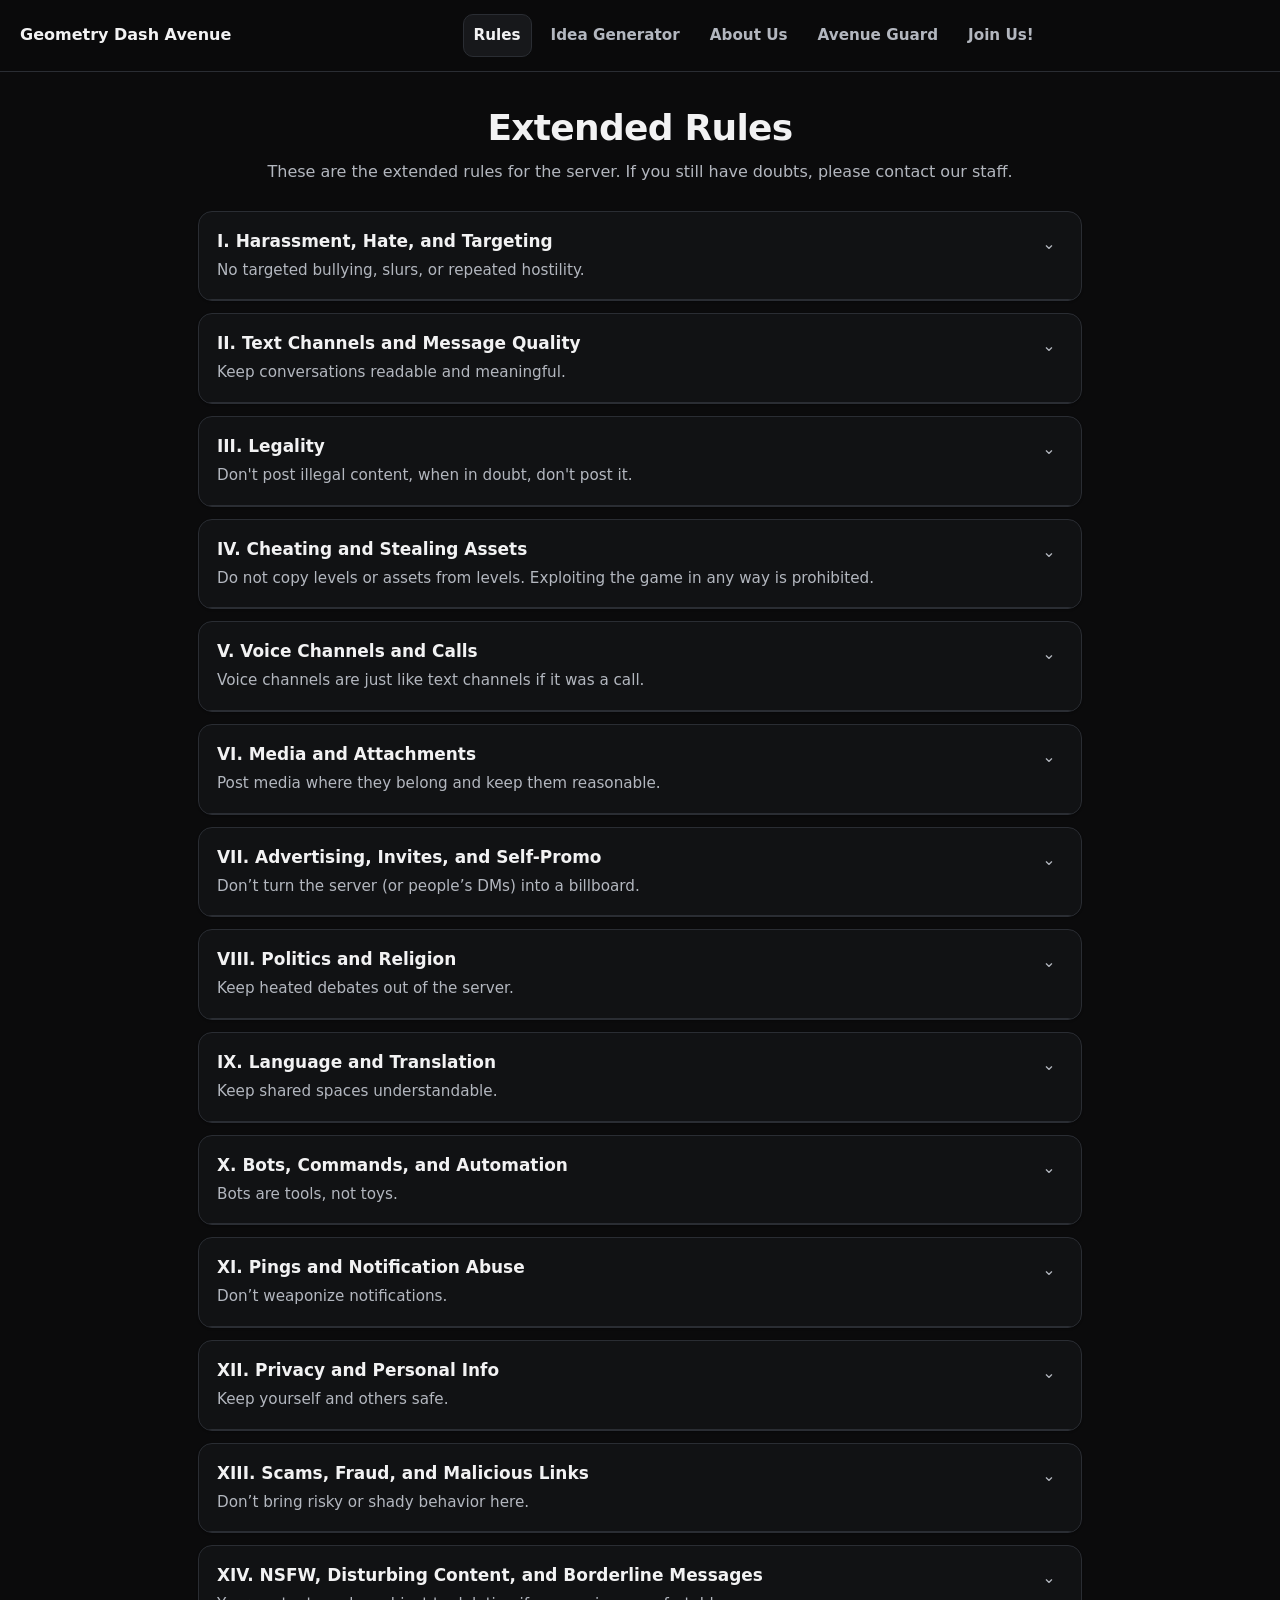
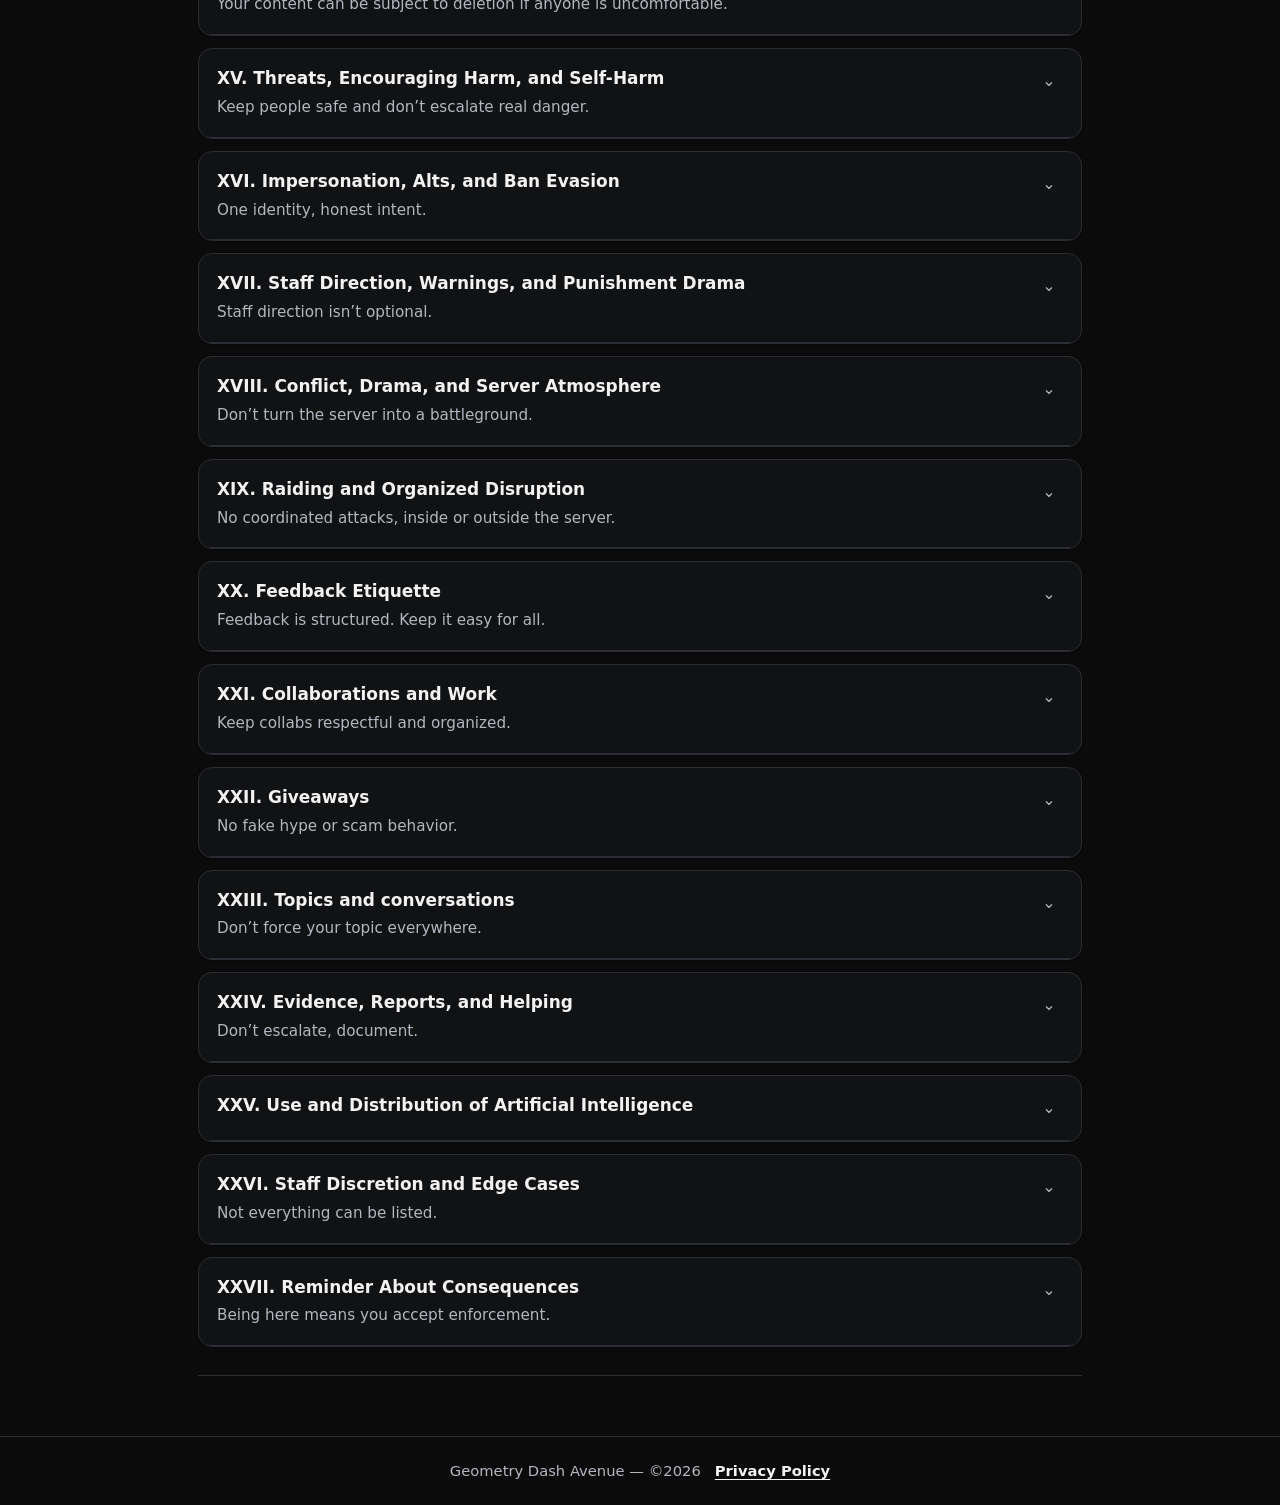
==== commit c33eab08: "Update index.html" ====
--- a/index.html
+++ b/index.html
@@ -369,7 +369,7 @@
 If staff says "move it", you move it. Repeated misuse becomes punishment.
 
 
-=== XXIV. Evidence, Reports, and helping (reports) ===
+=== XXIV. Evidence, Reports, and Helping (reports) ===
 ~ Don’t escalate, document.
 
 If you try to handle stuff by yourself, you are not helping us, you are just disrupting things further.
@@ -384,8 +384,20 @@
 - Edited "proof" meant to frame someone.
 - Posting "evidence" publicly instead of reporting privately.
 
-
-=== XXV. Staff Discretion and Edge Cases (discretion) ===
+=== XXV. Use and Distribution of Artificial Intelligence (ai) ===
+Any form of media (such as images, videos, or audio) created, edited, or precedent from generative Artificial Intelligence (gen AI) is prohibited. This applies everywhere in the server.
+
+This assures the messages sent abide our quality standards. However, there are some exceptions:
+- The use of assistive AI is allowed (such as for accomodations, translations, or to bridge communication barriers).
+- The use of generative AI for personal purposes is allowed as long as you do not send, endorse, or implement the content generated inside our server.
+- The use of generative AI for specific tasks as a verification and/or investigation tool is allowed, but not for the creation of content. An example of verification includes checking for errors in certain media and an example for investigation includes summaries of complex topics.
+- Staff may allow certain exceptions due to context or intent.
+
+For this reason, bots and users powered by AI will be permanently banned from our server. AI use in server applications is heavily punished.
+
+~ Do not send content generated by AI, even if you did not generate it.
+
+=== XXVI. Staff Discretion and Edge Cases (discretion) ===
 ~ Not everything can be listed.
 
 Rules can’t cover every scenario. Staff may act on behavior that is clearly disruptive, harmful, unsafe, or done in bad faith even if it’s not worded exactly here.
@@ -393,12 +405,13 @@
 > If you’re the reason a new rule has to be written, expect severe action.
 
 
-=== XXVI. Reminder About Consequences (enforcement) ===
+=== XXVII. Reminder About Consequences (enforcement) ===
 ~ Being here means you accept enforcement.
 
 Punishments may include warnings, mutes, kicks, bans, and content removal in any shape or form.
 Severity depends on intent, impact, history, and cooperation.
 Trying to dodge consequences (alts, manipulation, deleting messages...) can increase severity.
+
   </script>
 
   <script>
--- a/styles.css
+++ b/styles.css
@@ -913,6 +913,32 @@
   line-height: 1.2;
 }
 
+.metric-card__value-row {
+  display: flex;
+  align-items: center;
+  justify-content: space-between;
+  gap: 10px;
+  min-width: 0;
+}
+
+.metric-card__availability {
+  display: grid;
+  flex: 0 0 auto;
+  gap: 1px;
+  margin-top: 7px;
+  color: #7bdc92;
+  font-size: 0.92rem;
+  font-weight: 750;
+  line-height: 1.15;
+  text-align: right;
+}
+
+.metric-card__availability small {
+  color: var(--muted);
+  font-size: 0.66rem;
+  font-weight: 600;
+}
+
 .metric-card__value--compact {
   font-size: 1.03rem;
   line-height: 1.4;
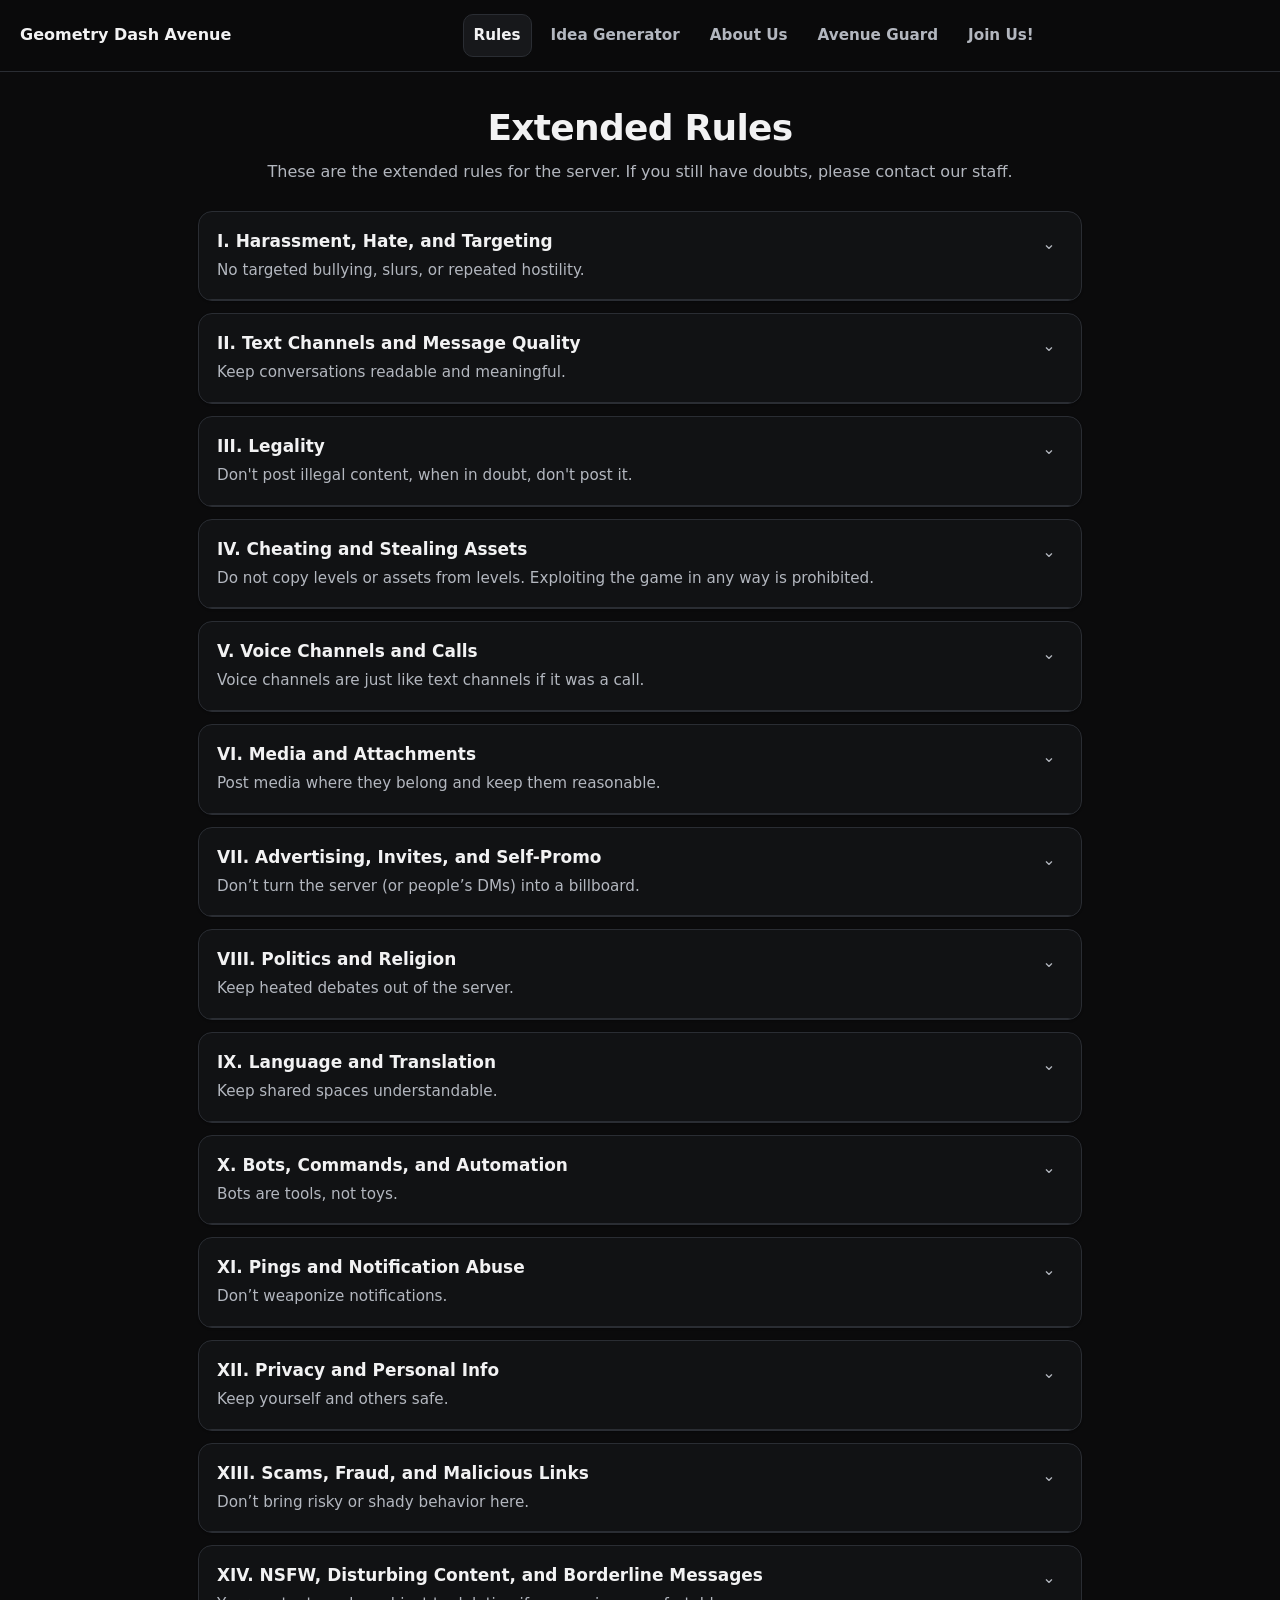
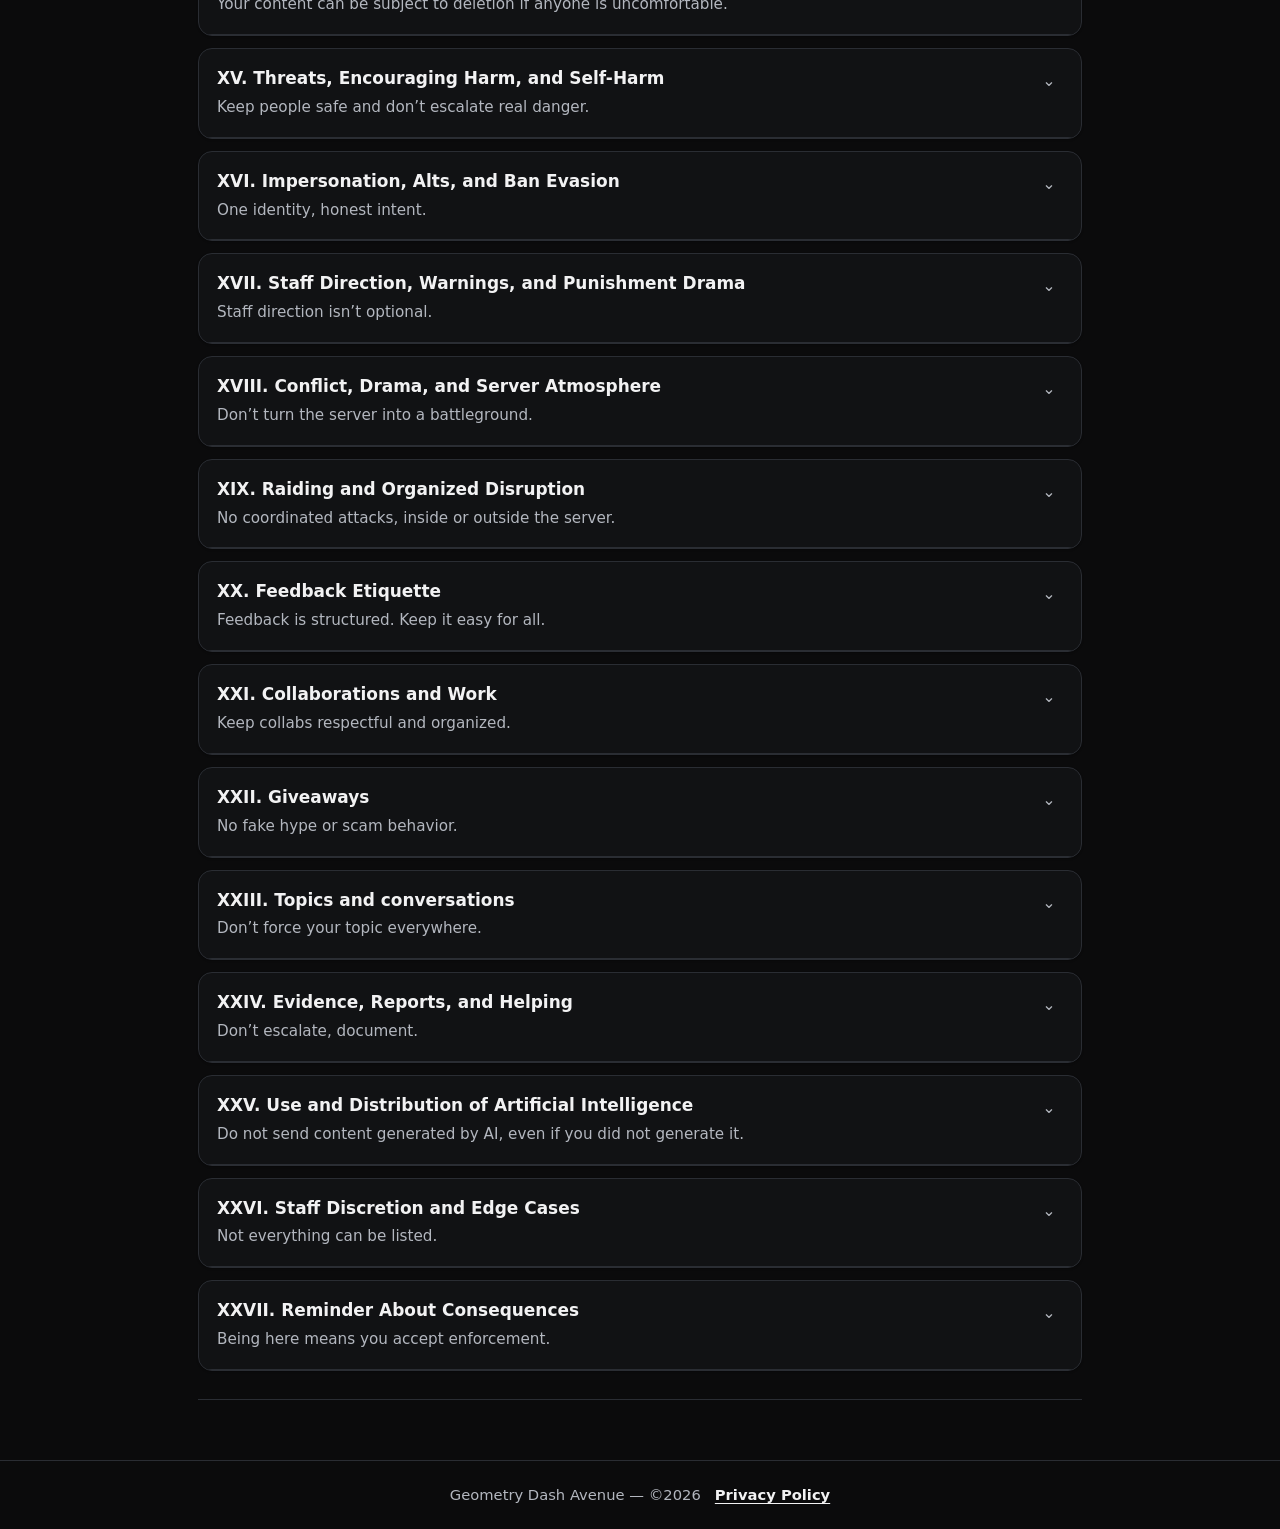
==== commit cc591082: "Update index.html" ====
--- a/index.html
+++ b/index.html
@@ -385,6 +385,8 @@
 - Posting "evidence" publicly instead of reporting privately.
 
 === XXV. Use and Distribution of Artificial Intelligence (ai) ===
+~ Do not send content generated by AI, even if you did not generate it.
+
 Any form of media (such as images, videos, or audio) created, edited, or precedent from generative Artificial Intelligence (gen AI) is prohibited. This applies everywhere in the server.
 
 This assures the messages sent abide our quality standards. However, there are some exceptions:
@@ -394,8 +396,6 @@
 - Staff may allow certain exceptions due to context or intent.
 
 For this reason, bots and users powered by AI will be permanently banned from our server. AI use in server applications is heavily punished.
-
-~ Do not send content generated by AI, even if you did not generate it.
 
 === XXVI. Staff Discretion and Edge Cases (discretion) ===
 ~ Not everything can be listed.
